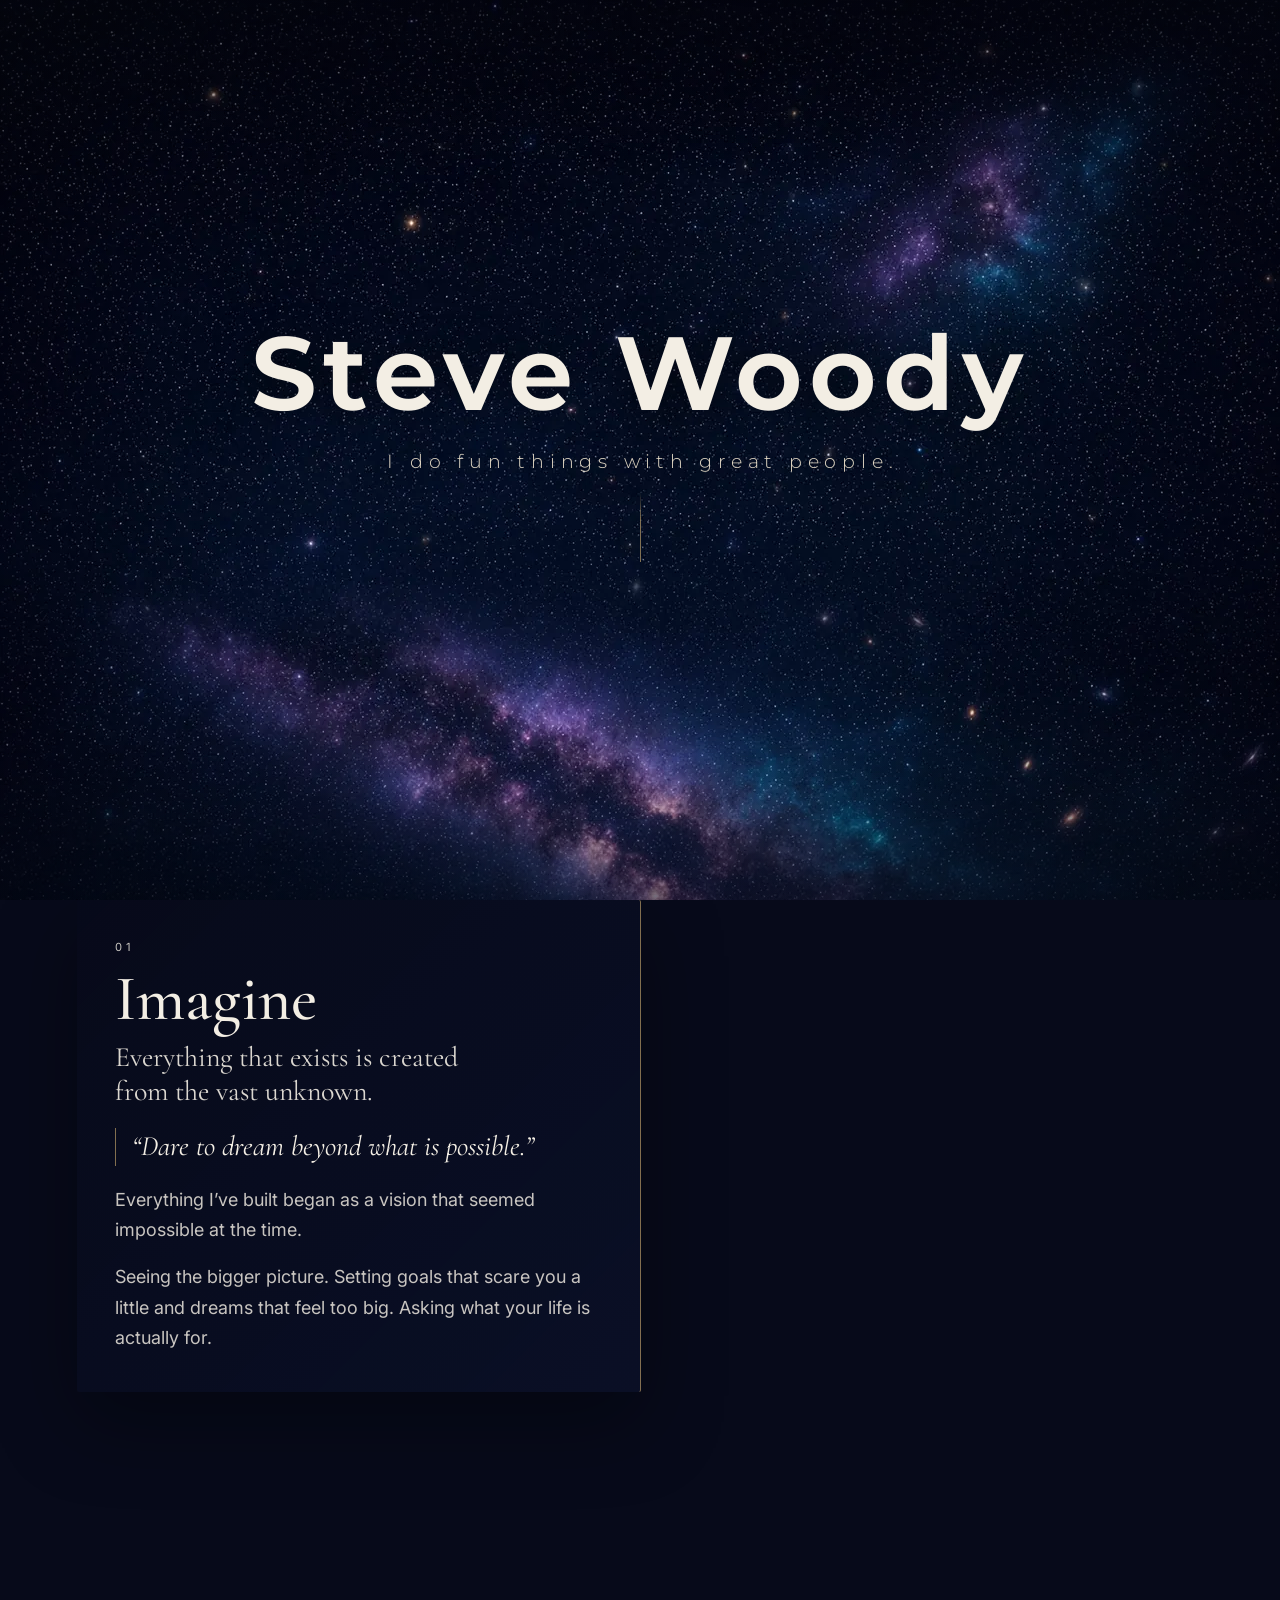
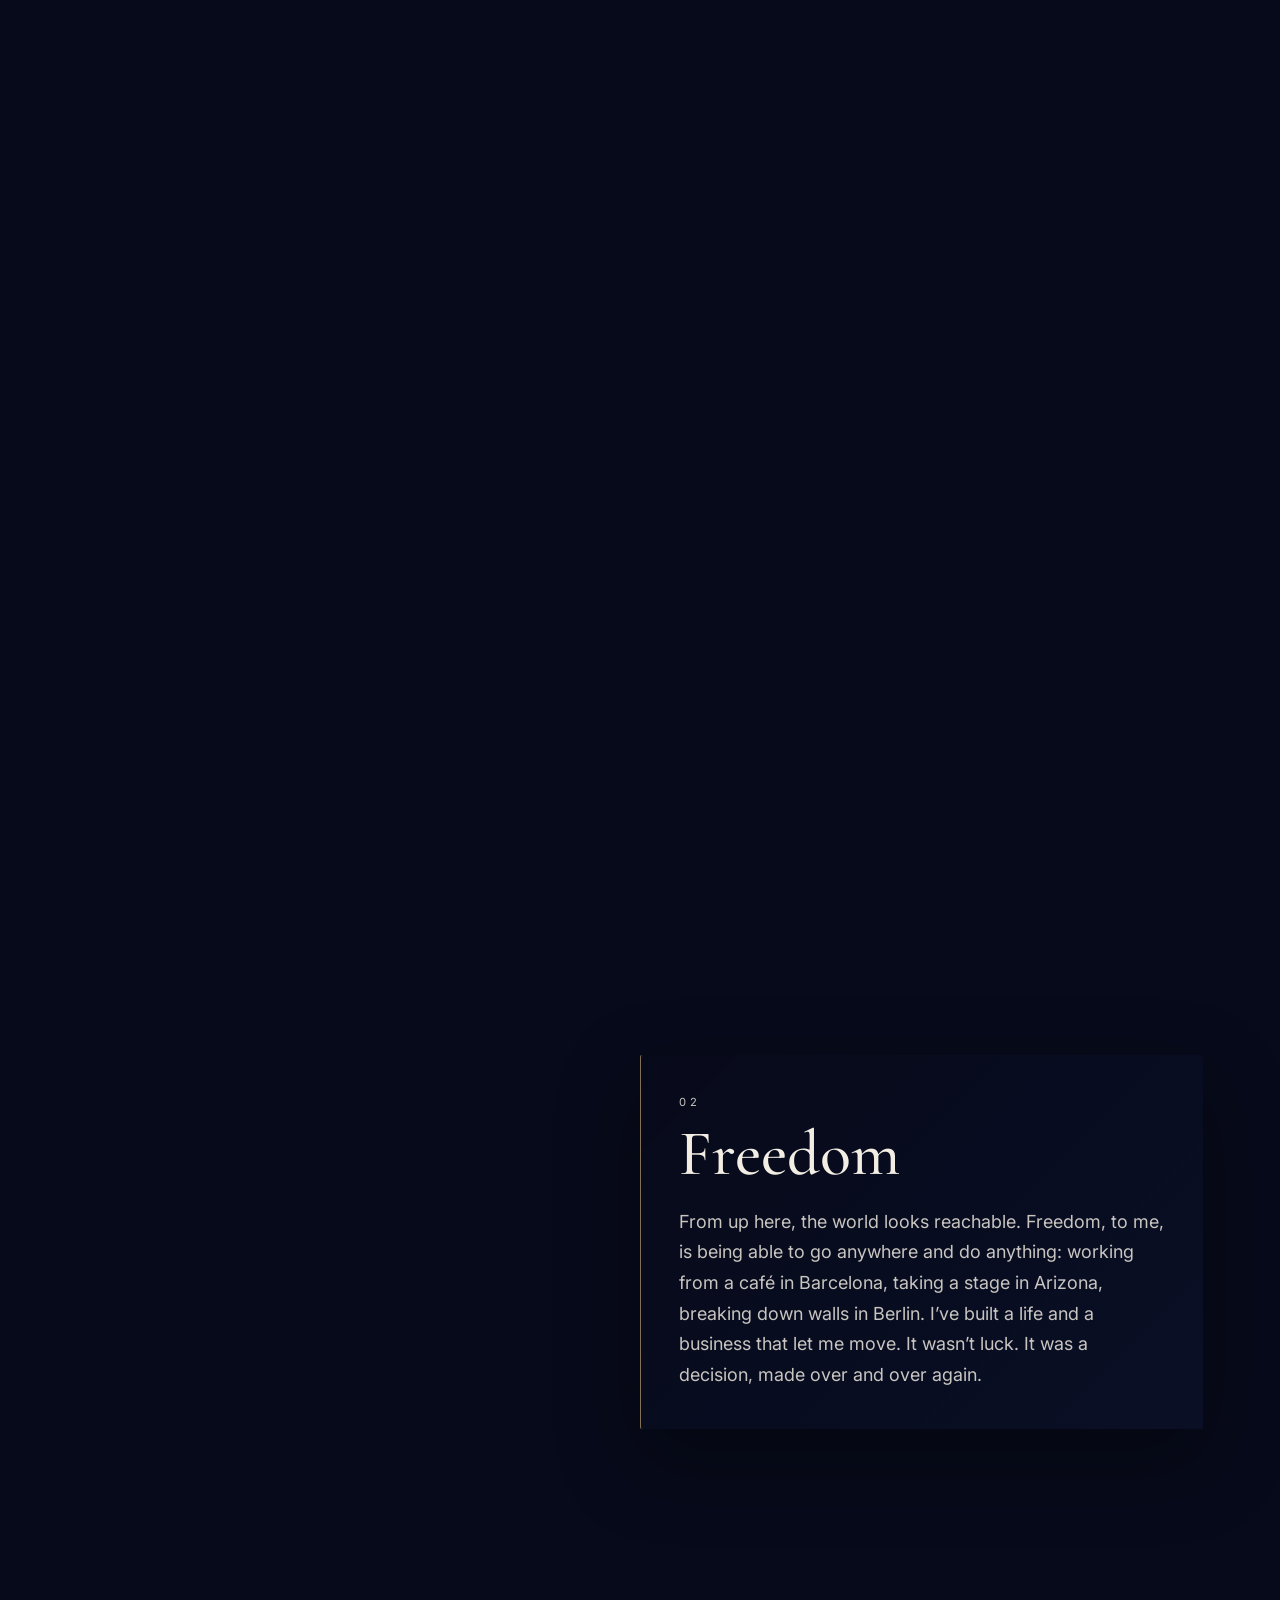
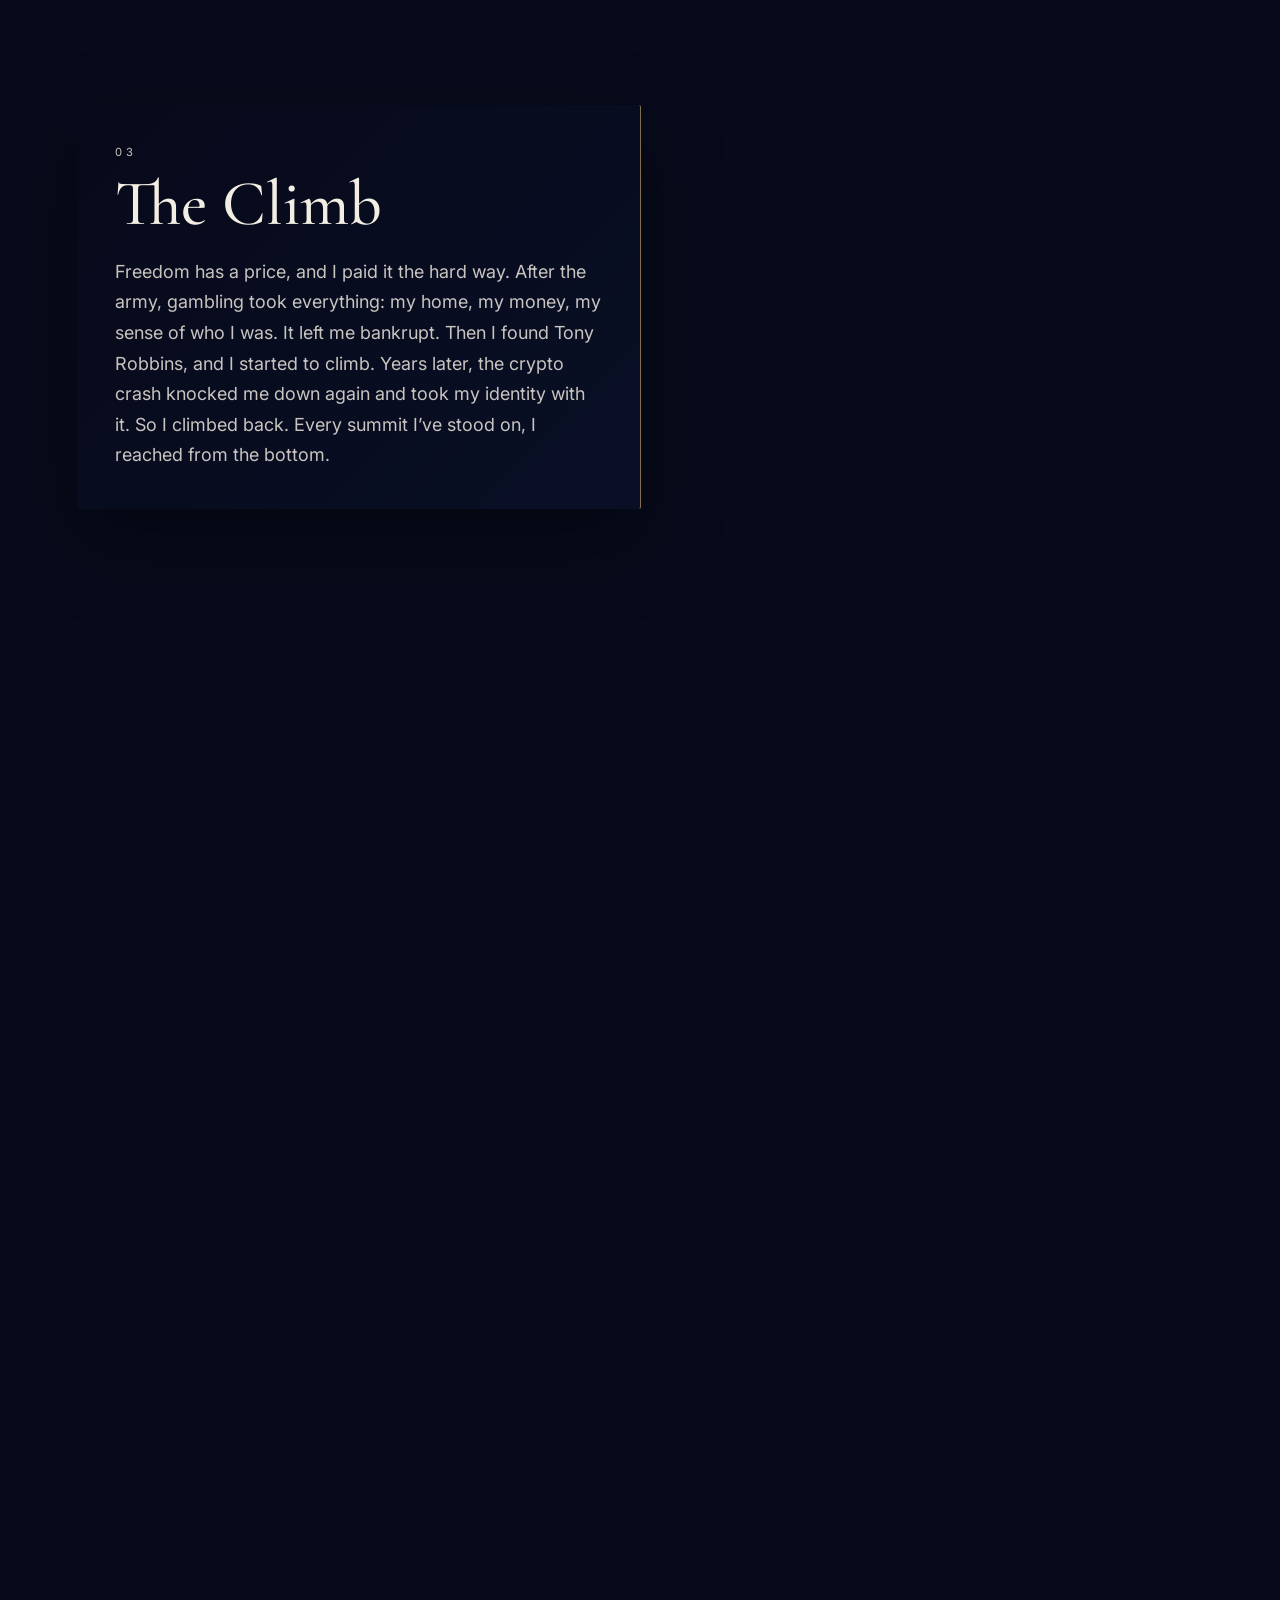
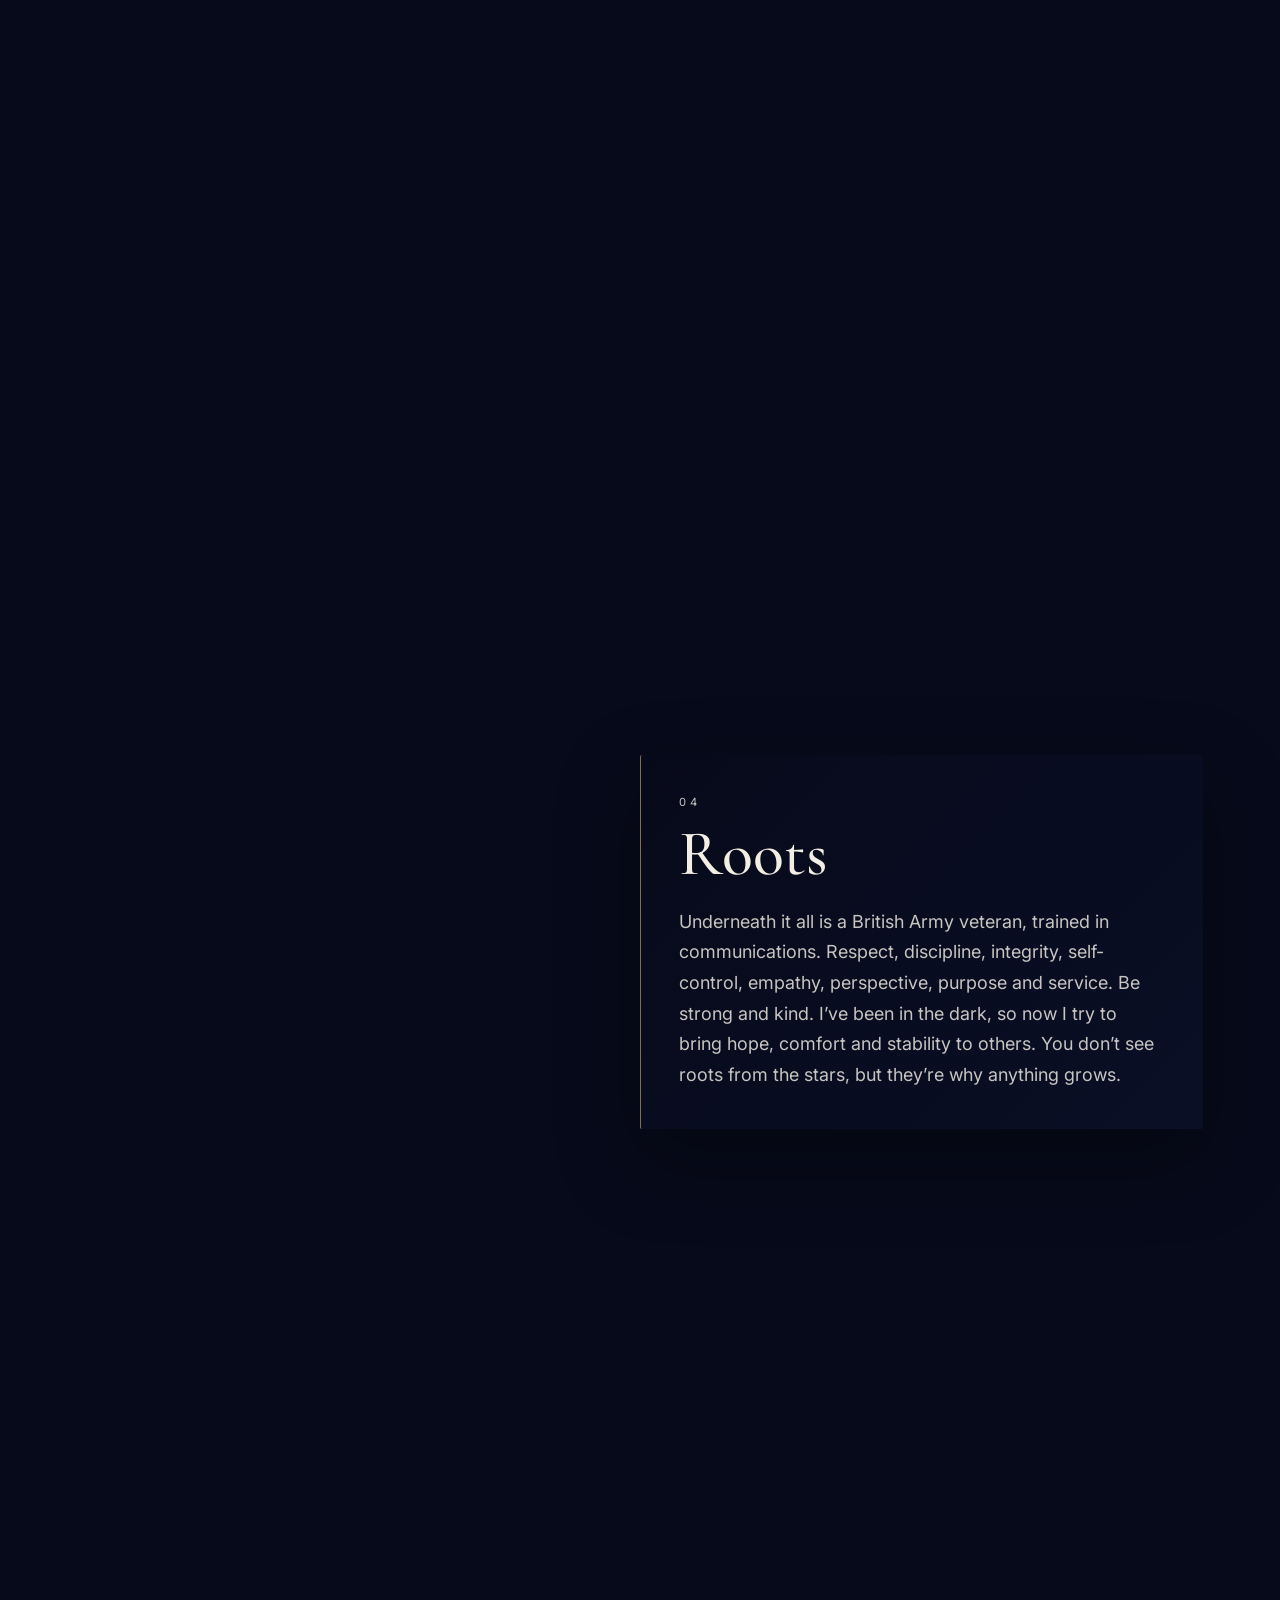
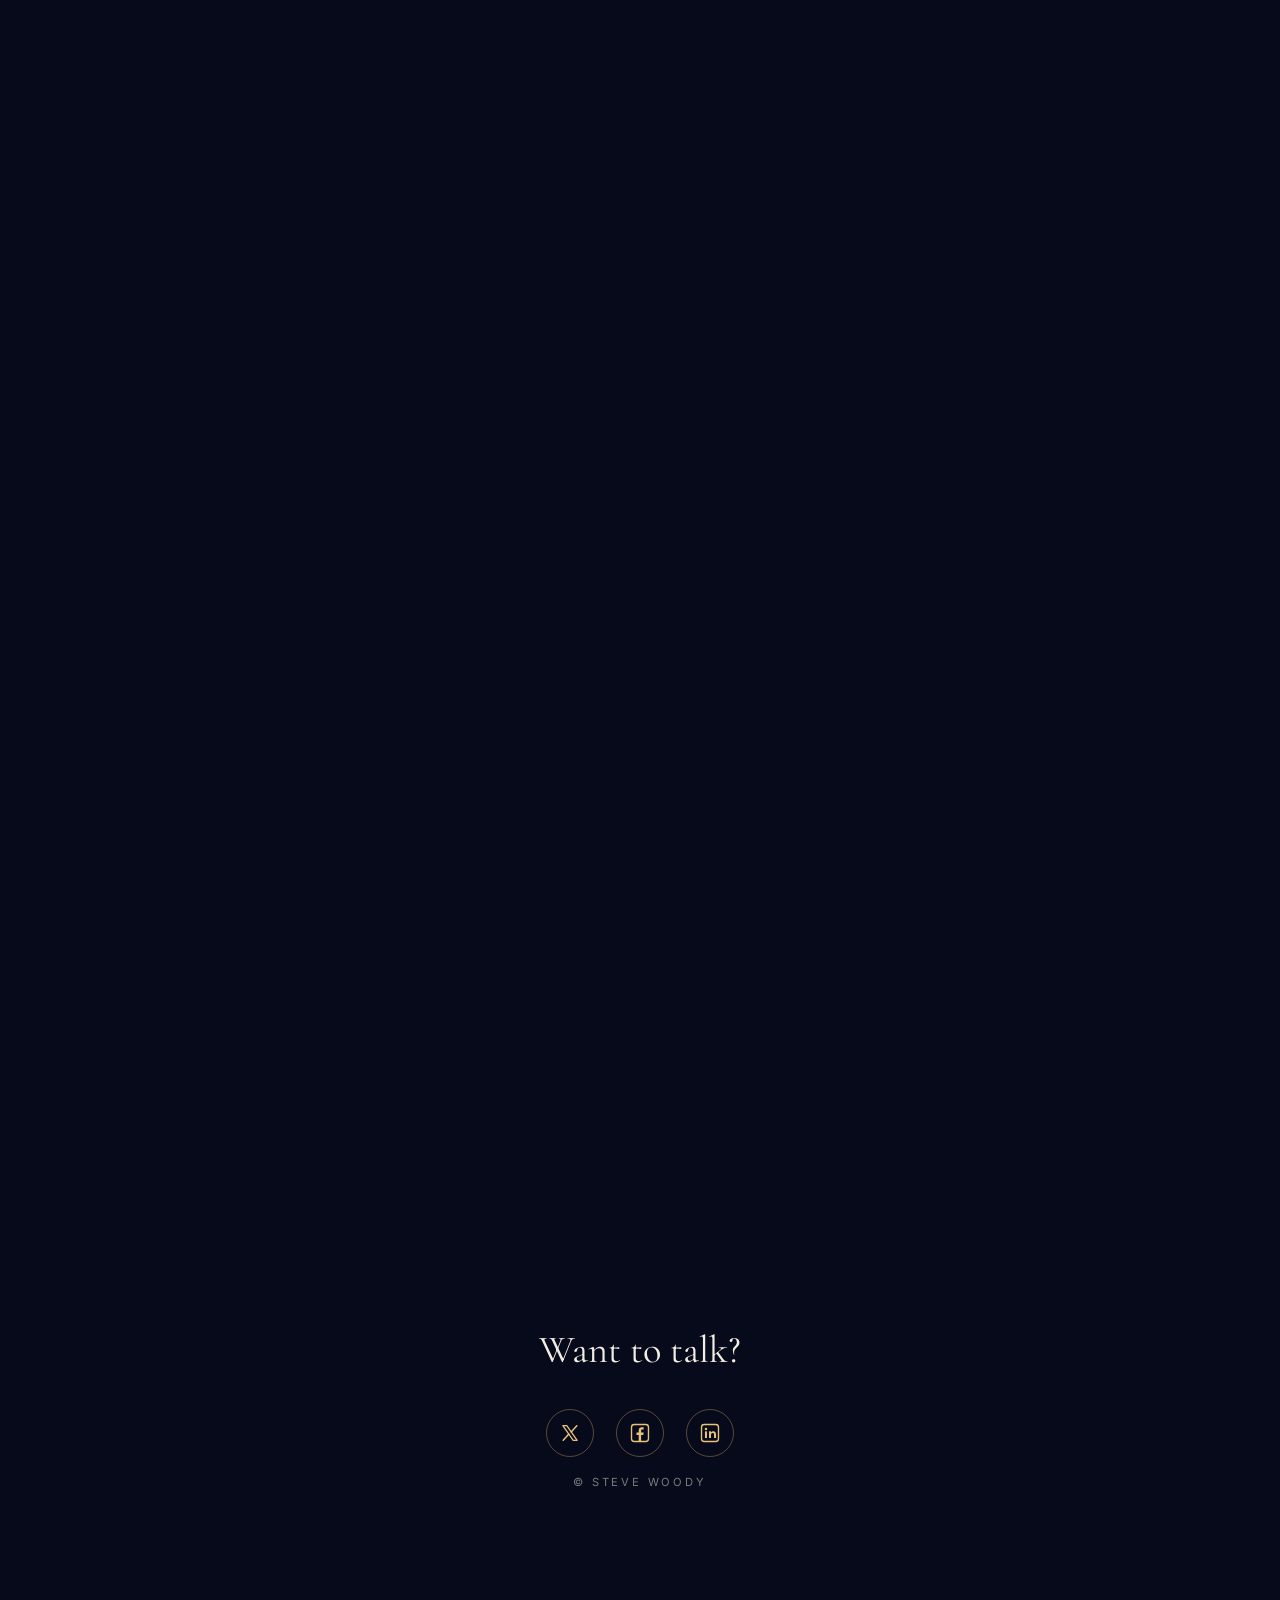
==== index.html @ 576f3d8d "Remove Foundations section (backup in archive/index-2026-11-01-pre-foundations.html); Roots kicker 0" ====
<!doctype html>
<html lang="en-GB">
<head>
<meta charset="utf-8">
<meta http-equiv="Cache-Control" content="no-cache">
<meta name="viewport" content="width=device-width,initial-scale=1,viewport-fit=cover">
<title>Steve Woody</title>
<meta name="description" content="Steve Woody. Imagine, Freedom, The Climb, Roots.">
<meta name="theme-color" content="#070a1a">
<meta property="og:type" content="website">
<meta property="og:url" content="https://stevewoody.co.uk/">
<meta property="og:title" content="Steve Woody">
<meta property="og:description" content="Steve Woody. Imagine, Freedom, The Climb, Roots.">
<meta property="og:image" content="https://stevewoody.co.uk/img/og-image.png">
<meta property="og:image:type" content="image/png">
<meta property="og:image:width" content="1200">
<meta property="og:image:height" content="630">
<meta property="og:image:alt" content="Steve Woody: I do fun things with great people.">
<meta name="twitter:card" content="summary_large_image">
<meta name="twitter:image" content="https://stevewoody.co.uk/img/og-image.png">
<meta name="twitter:image:alt" content="Steve Woody: I do fun things with great people.">
<link rel="preload" href="fonts/Montserrat.woff2" as="font" type="font/woff2" crossorigin>
<link rel="preload" href="fonts/Inter.woff2" as="font" type="font/woff2" crossorigin>
<link rel="stylesheet" href="styles.css?v=20261101210403">
</head>
<body>
<div class="bg" aria-hidden="true">
  <div class="strip" id="strip">
    <img src="img/journey-1920-01.webp?v=20261101210403" srcset="img/journey-1280-01.webp?v=20261101210403 1280w, img/journey-1920-01.webp?v=20261101210403 1920w" sizes="max(100vw, 140vh)" alt="" fetchpriority="high">
    <img src="img/journey-1920-02.webp?v=20261101210403" srcset="img/journey-1280-02.webp?v=20261101210403 1280w, img/journey-1920-02.webp?v=20261101210403 1920w" sizes="max(100vw, 140vh)" alt="" decoding="async">
    <img src="img/journey-1920-03.webp?v=20261101210403" srcset="img/journey-1280-03.webp?v=20261101210403 1280w, img/journey-1920-03.webp?v=20261101210403 1920w" sizes="max(100vw, 140vh)" alt="" decoding="async">
    <img src="img/journey-1920-04.webp?v=20261101210403" srcset="img/journey-1280-04.webp?v=20261101210403 1280w, img/journey-1920-04.webp?v=20261101210403 1920w" sizes="max(100vw, 140vh)" alt="" decoding="async">
    <img src="img/journey-1920-05.webp?v=20261101210403" srcset="img/journey-1280-05.webp?v=20261101210403 1280w, img/journey-1920-05.webp?v=20261101210403 1920w" sizes="max(100vw, 140vh)" alt="" decoding="async">
    <img src="img/journey-1920-06.webp?v=20261101210403" srcset="img/journey-1280-06.webp?v=20261101210403 1280w, img/journey-1920-06.webp?v=20261101210403 1920w" sizes="max(100vw, 140vh)" alt="" decoding="async">
    <img src="img/journey-1920-07.webp?v=20261101210403" srcset="img/journey-1280-07.webp?v=20261101210403 1280w, img/journey-1920-07.webp?v=20261101210403 1920w" sizes="max(100vw, 140vh)" alt="" decoding="async">
    <img src="img/journey-1920-08.webp?v=20261101210403" srcset="img/journey-1280-08.webp?v=20261101210403 1280w, img/journey-1920-08.webp?v=20261101210403 1920w" sizes="max(100vw, 140vh)" alt="" decoding="async">
    <img src="img/journey-1920-09.webp?v=20261101210403" srcset="img/journey-1280-09.webp?v=20261101210403 1280w, img/journey-1920-09.webp?v=20261101210403 1920w" sizes="max(100vw, 140vh)" alt="" decoding="async">
    <img src="img/journey-1920-10.webp?v=20261101210403" srcset="img/journey-1280-10.webp?v=20261101210403 1280w, img/journey-1920-10.webp?v=20261101210403 1920w" sizes="max(100vw, 140vh)" alt="" decoding="async">
    <img src="img/journey-1920-11.webp?v=20261101210403" srcset="img/journey-1280-11.webp?v=20261101210403 1280w, img/journey-1920-11.webp?v=20261101210403 1920w" sizes="max(100vw, 140vh)" alt="" decoding="async">
    <img src="img/journey-1920-12.webp?v=20261101210403" srcset="img/journey-1280-12.webp?v=20261101210403 1280w, img/journey-1920-12.webp?v=20261101210403 1920w" sizes="max(100vw, 140vh)" alt="" decoding="async">
    <img src="img/journey-1920-13.webp?v=20261101210403" srcset="img/journey-1280-13.webp?v=20261101210403 1280w, img/journey-1920-13.webp?v=20261101210403 1920w" sizes="max(100vw, 140vh)" alt="" decoding="async">
    <img src="img/journey-1920-14.webp?v=20261101210403" srcset="img/journey-1280-14.webp?v=20261101210403 1280w, img/journey-1920-14.webp?v=20261101210403 1920w" sizes="max(100vw, 140vh)" alt="" decoding="async">
  </div>
  <div class="vignette"></div>
</div>
<canvas id="dust" aria-hidden="true"></canvas>

<main>
  <div class="spine" id="spine" aria-hidden="true"><span class="spine-fill" id="spine-fill"></span></div>
  <section class="chapter first" id="look-up" data-band="0,18">
    <div class="hero reveal">
      <h1>Steve Woody</h1>
      <p class="strapline">I do fun things with great people.</p>
      <span class="cue" aria-hidden="true"></span>
    </div>
    <div class="panel reveal">
      <p class="kicker">01</p>
      <h2 class="paired">Imagine<span class="sub">Everything that exists is created from the vast unknown.</span></h2>
      <blockquote>“Dare to dream beyond what is possible.”</blockquote>
      <p>Everything I’ve built began as a vision that seemed impossible at the time.</p>
      <p>Seeing the bigger picture. Setting goals that scare you a little and dreams that feel too big. Asking what your life is actually for.</p>
    </div>
  </section>

  <section class="chapter" id="freedom" data-band="18,36">
    <div class="panel reveal">
      <p class="kicker">02</p>
      <h2>Freedom</h2>
      <p>From up here, the world looks reachable. Freedom, to me, is being able to go anywhere and do anything: working from a café in Barcelona, taking a stage in Arizona, breaking down walls in Berlin. I’ve built a life and a business that let me move. It wasn’t luck. It was a decision, made over and over again.</p>
    </div>
  </section>

  <section class="chapter" id="the-climb" data-band="36,50">
    <div class="panel reveal">
      <p class="kicker">03</p>
      <h2>The Climb</h2>
      <p>Freedom has a price, and I paid it the hard way. After the army, gambling took everything: my home, my money, my sense of who I was. It left me bankrupt. Then I found Tony Robbins, and I started to climb. Years later, the crypto crash knocked me down again and took my identity with it. So I climbed back. Every summit I’ve stood on, I reached from the bottom.</p>
    </div>
  </section>

  <section class="chapter" id="roots" data-band="81.4,97.5">
    <div class="panel reveal">
      <p class="kicker">04</p>
      <h2>Roots</h2>
      <p>Underneath it all is a British Army veteran, trained in communications. Respect, discipline, integrity, self-control, empathy, perspective, purpose and service. Be strong and kind. I’ve been in the dark, so now I try to bring hope, comfort and stability to others. You don’t see roots from the stars, but they’re why anything grows.</p>
    </div>
  </section>

  <footer class="contact" data-band="97.5,100">
    <div class="reveal">
      <p class="contact-line">Want to talk?</p>
      <ul class="social">
        <li><a href="https://x.com/stevewoody82" target="_blank" rel="noopener" aria-label="Steve Woody on X"><svg viewBox="0 0 24 24" aria-hidden="true" focusable="false"><path d="M4.2 4h4.3l11.3 16h-4.3z" fill="none" stroke="currentColor" stroke-width="1.4" stroke-linejoin="round"/><path d="M19.4 4l-6.1 6.9M10.7 13.1L4.6 20" fill="none" stroke="currentColor" stroke-width="1.6" stroke-linecap="round"/></svg></a></li>
        <li><a href="https://www.facebook.com/stevewoody82" target="_blank" rel="noopener" aria-label="Steve Woody on Facebook"><svg viewBox="0 0 24 24" aria-hidden="true" focusable="false"><rect x="2.75" y="2.75" width="18.5" height="18.5" rx="3" fill="none" stroke="currentColor" stroke-width="1.5"/><path d="M13.2 21.2v-7h2.4l.4-2.8h-2.8V9.7c0-.8.3-1.4 1.4-1.4H16V5.8c-.3 0-1.1-.1-2-.1-2.1 0-3.4 1.2-3.4 3.5v2.2H8.2v2.8h2.4v7z" fill="currentColor"/></svg></a></li>
        <li><a href="https://www.linkedin.com/in/stevew00dy" target="_blank" rel="noopener" aria-label="Steve Woody on LinkedIn"><svg viewBox="0 0 24 24" aria-hidden="true" focusable="false"><rect x="2.75" y="2.75" width="18.5" height="18.5" rx="3" fill="none" stroke="currentColor" stroke-width="1.5"/><circle cx="7.6" cy="7.7" r="1.35" fill="currentColor"/><rect x="6.5" y="10.2" width="2.2" height="7.3" fill="currentColor"/><path d="M10.9 10.2h2.1v1.1c.5-.8 1.4-1.3 2.6-1.3 2 0 3 1.3 3 3.6v3.9h-2.2v-3.6c0-1.2-.4-1.9-1.4-1.9s-1.9.7-1.9 2v3.5h-2.2z" fill="currentColor"/></svg></a></li>
      </ul>
      <p class="small">© Steve Woody</p>
    </div>
  </footer>
</main>
<script src="app.js?v=20261101210403"></script>
<script src="particles.js?v=20261101210403"></script>
</body>
</html>
---- styles.css ----
@font-face{font-family:"Cormorant";src:url(fonts/CormorantGaramond.woff2) format("woff2");font-weight:300 700;font-style:normal;font-display:swap}
@font-face{font-family:"Cormorant";src:url(fonts/CormorantGaramond-Italic.woff2) format("woff2");font-weight:300 700;font-style:italic;font-display:swap}
@font-face{font-family:"Montserrat";src:url(fonts/Montserrat.woff2) format("woff2");font-weight:100 900;font-style:normal;font-display:swap}
@font-face{font-family:"Inter";src:url(fonts/Inter.woff2) format("woff2");font-weight:100 900;font-style:normal;font-display:swap}
:root{
  --navy:#070a1a;--navy-2:#0d1430;--violet:#6e5aa8;--teal:#3fa7a3;--gold:#e8c27a;--gold-soft:rgba(232,194,122,.55);
  --ink:#f3eee4;--ink-dim:rgba(243,238,228,.82);
  --serif:"Cormorant","Iowan Old Style",Georgia,serif;--sans:"Inter",system-ui,-apple-system,"Segoe UI",sans-serif;
}
*{box-sizing:border-box;margin:0;padding:0}
html{scroll-behavior:smooth;background:var(--navy);-webkit-text-size-adjust:100%}
body{color:var(--ink);font-family:var(--sans);font-size:clamp(1rem,.95rem + .25vw,1.125rem);line-height:1.7}
a{color:inherit}

/* Backdrop */
.bg{position:fixed;inset:0;overflow:hidden;z-index:-1;background:var(--navy)}
.strip{position:absolute;top:0;left:50%;width:max(100vw,140vh);transform:translate3d(-50%,0,0);will-change:transform}
.strip img{display:block;width:100%;height:auto;margin-top:-1px}
.vignette{position:absolute;inset:0;pointer-events:none;
  background:radial-gradient(ellipse at center,transparent 45%,rgba(4,6,16,.55) 100%),linear-gradient(to bottom,rgba(4,6,16,.35),transparent 18%,transparent 82%,rgba(4,6,16,.4))}

/* Sections */
main{position:relative;z-index:2}
#dust{position:fixed;inset:0;width:100%;height:100%;pointer-events:none;z-index:1}
.hero{min-height:100svh;display:flex;flex-direction:column;align-items:center;justify-content:center;text-align:center;padding:6rem 1.5rem}
h1{font-family:"Montserrat",var(--sans);font-weight:650;font-size:clamp(2.4rem,8.5vw,6.5rem);line-height:1.05;letter-spacing:.06em;text-shadow:0 4px 40px rgba(0,0,0,.55)}
.strapline{margin-top:1.1rem;font-family:"Montserrat",var(--sans);font-weight:300;font-size:clamp(.82rem,.6rem + .75vw,1.3rem);letter-spacing:.3em;text-wrap:balance;color:rgba(243,232,210,.9);text-shadow:0 2px 24px rgba(0,0,0,.6);padding-left:.3em}
@media (max-width:480px){.strapline{letter-spacing:.16em;padding-left:.16em}}
.cue{display:block;margin-top:3rem}
.cue::after{content:"";display:block;width:1px;height:56px;margin:0 auto} /* spacer only: the spine draws the line here */

.chapter{position:relative;min-height:250svh;padding:0 clamp(1.25rem,6vw,6rem) 40svh}
.chapter .panel{position:sticky;top:max(18svh,5rem)}
.chapter:not(.first){padding-top:45svh}
.chapter.first{padding-top:0}
.chapter:nth-of-type(even) .panel{margin-left:auto}
.panel{max-width:36rem;padding:clamp(1.5rem,3vw,2.5rem);border-radius:2px;
  background:linear-gradient(135deg,rgba(7,10,26,.72),rgba(13,20,48,.55));
  box-shadow:0 30px 80px rgba(0,0,0,.35);border-left:1px solid var(--gold-soft)}
.chapter .panel{z-index:1}

/* Spine: a thin gold hairline down the page that the boxes attach to */
.spine{position:absolute;left:50%;top:0;height:0;width:1px;z-index:0;pointer-events:none}
.spine-fill{position:absolute;left:0;top:0;width:1px;height:0;
  background:linear-gradient(to bottom,rgba(232,194,122,0),var(--gold-soft) 28px)}
@media (min-width:721px){
  .chapter:nth-of-type(odd) .panel{margin-left:auto;margin-right:calc(50% - 1px);border-left:0;border-right:1px solid var(--gold-soft)}
  .chapter:nth-of-type(even) .panel{margin-left:50%;margin-right:auto}
}
.kicker{font-size:.7rem;letter-spacing:.3em;text-transform:uppercase;color:var(--gold)}
h2{font-family:var(--serif);font-weight:500;font-size:clamp(2.4rem,5.5vw,4rem);line-height:1.05;margin:.5rem 0 1.2rem}
h2.paired .sub{display:block;font-size:clamp(1.3rem,2.2vw,1.75rem);font-weight:400;line-height:1.2;margin-top:.55rem;opacity:.9;text-wrap:balance}
.panel p+p{margin-top:1rem}
.panel p{color:var(--ink-dim)}
blockquote{font-family:var(--serif);font-style:italic;font-size:clamp(1.35rem,2.6vw,1.75rem);line-height:1.35;color:var(--ink);margin-bottom:1.2rem;padding-left:1rem;border-left:1px solid var(--gold-soft)}


.contact{min-height:90svh;display:grid;place-items:center;text-align:center;padding:6rem 1.5rem}
.contact-line{font-family:var(--serif);font-size:clamp(1.6rem,3.5vw,2.4rem)}
.social{list-style:none;display:flex;justify-content:center;gap:1.4rem;margin-top:1.6rem}
.social a{display:grid;place-items:center;width:48px;height:48px;border-radius:50%;color:var(--gold);border:1px solid rgba(232,194,122,.35);transition:color .3s,border-color .3s,background-color .3s}
.social a:hover,.social a:focus-visible{color:var(--ink);border-color:var(--gold);background:rgba(232,194,122,.08);outline:none}
.social svg{width:22px;height:22px}
.small{margin-top:1rem;font-size:.7rem;letter-spacing:.25em;text-transform:uppercase;color:var(--ink-dim);opacity:.6}

/* Reveal */
.reveal{opacity:0;transform:translateY(28px);transition:opacity 1.1s ease,transform 1.1s cubic-bezier(.2,.7,.2,1)}
.reveal.in{opacity:1;transform:none}
@media (max-height:760px){.chapter .panel{position:relative;top:auto}}

@media (max-width:720px){
  .chapter{min-height:200svh;padding-left:1rem;padding-right:1rem;padding-bottom:30svh}
  .chapter:not(.first){padding-top:40svh}
  .panel{background:linear-gradient(160deg,rgba(7,10,26,.8),rgba(13,20,48,.68))}
  .chapter:nth-of-type(even) .panel{margin-left:0}
  .spine{left:1rem}
}
@media (prefers-reduced-motion:reduce){
  html{scroll-behavior:auto}
  .reveal{opacity:1;transform:none;transition:none}
}
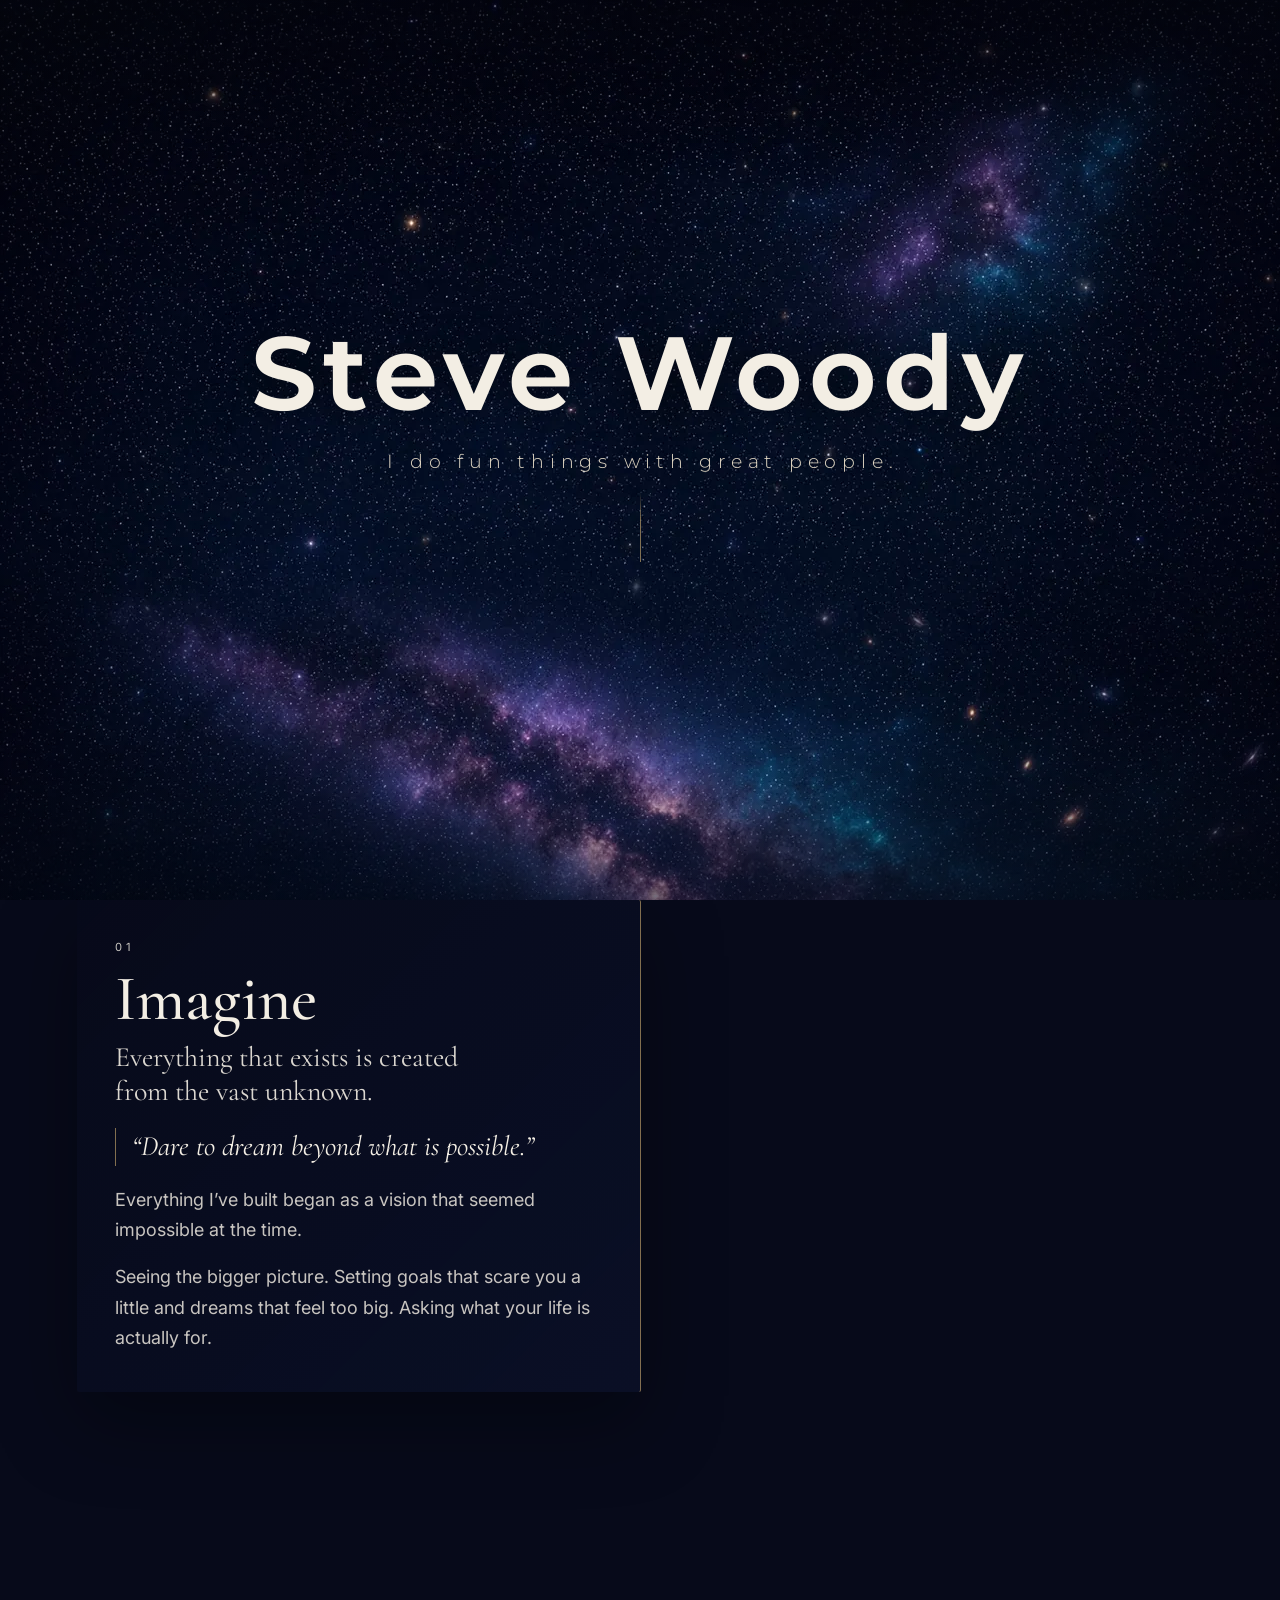
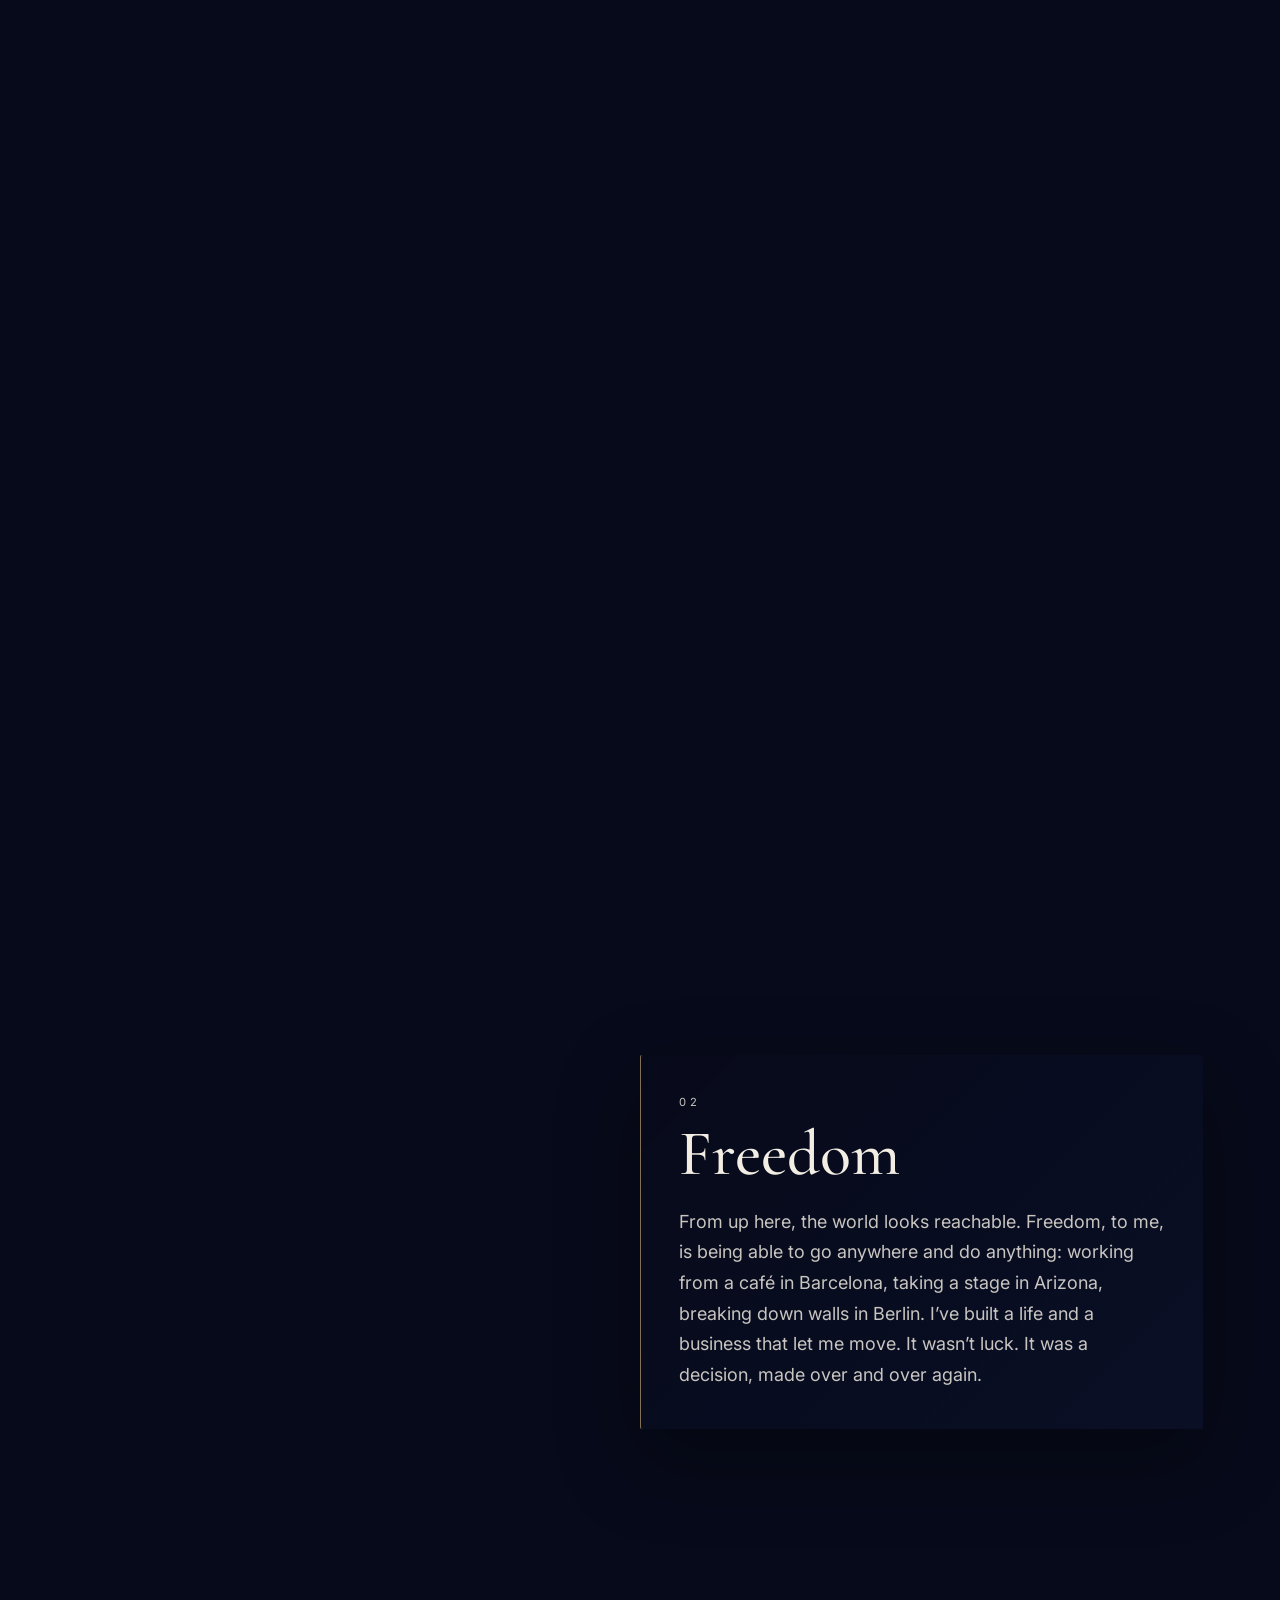
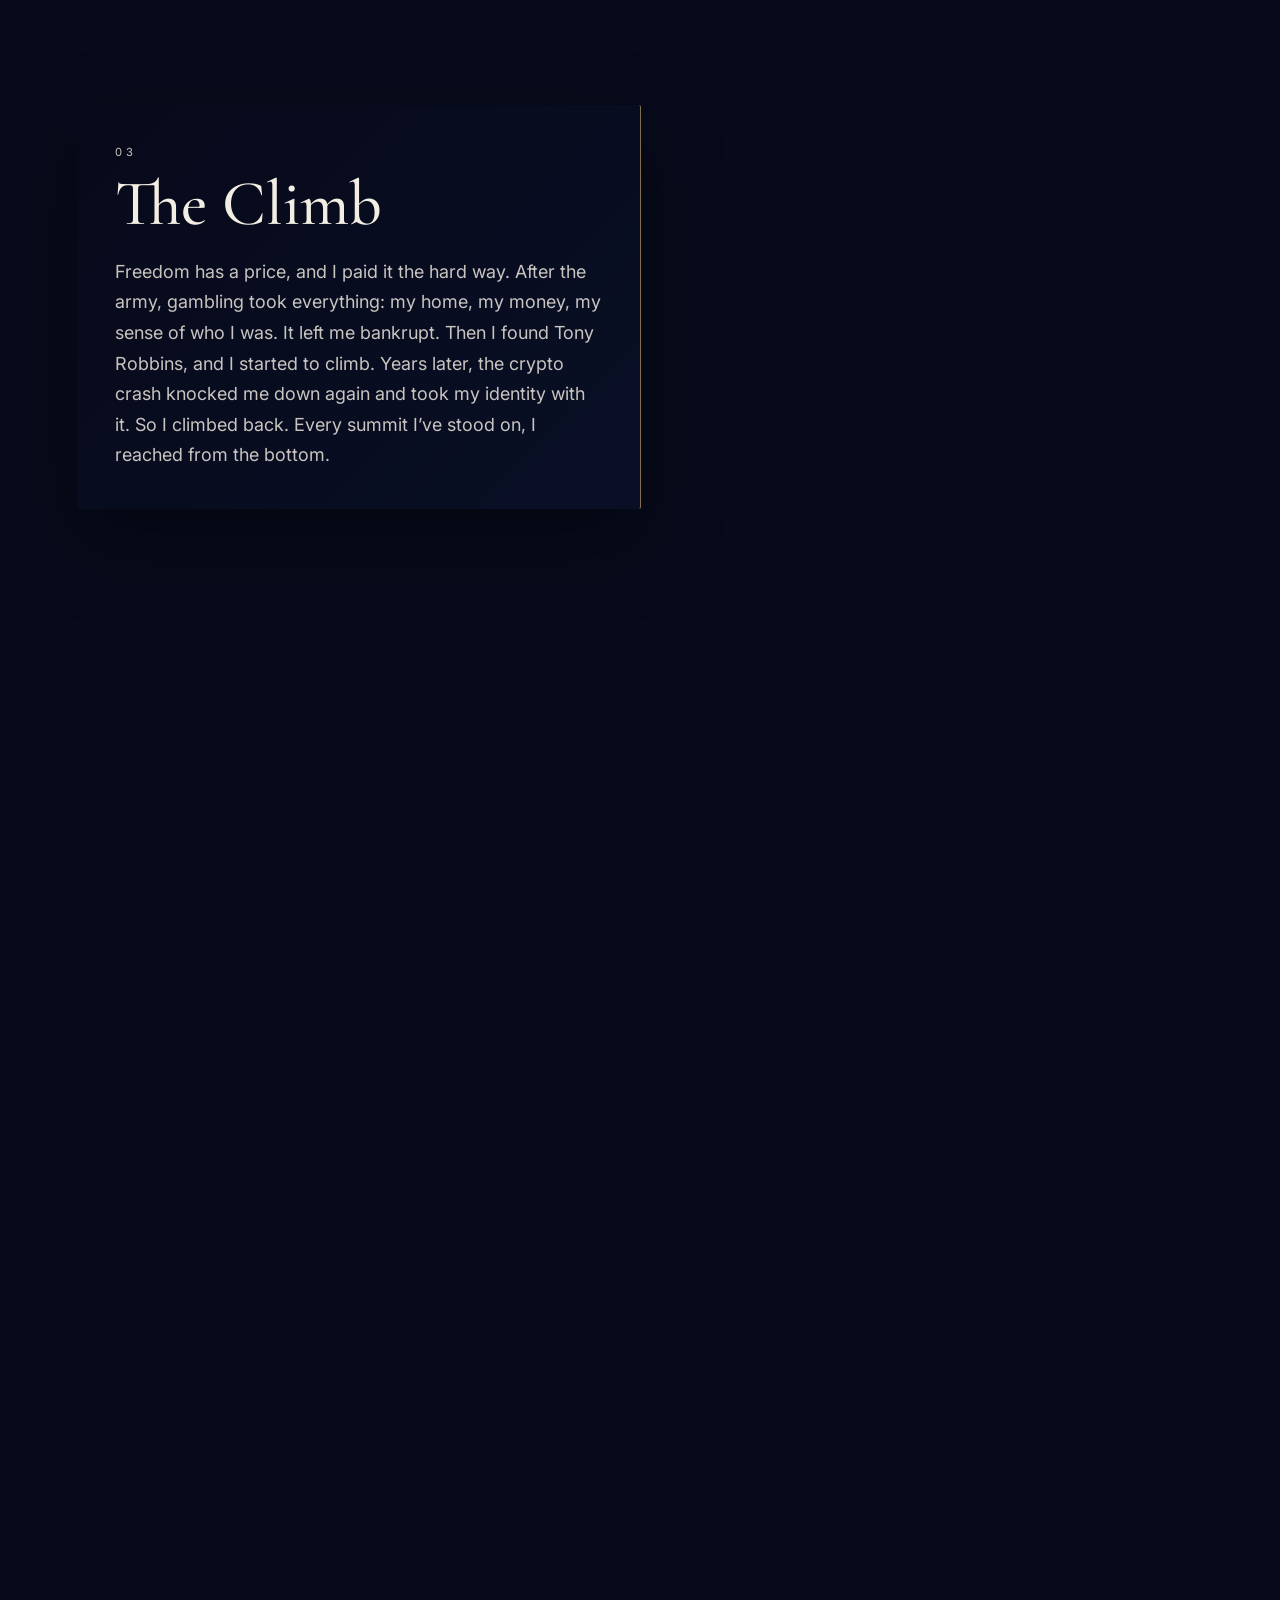
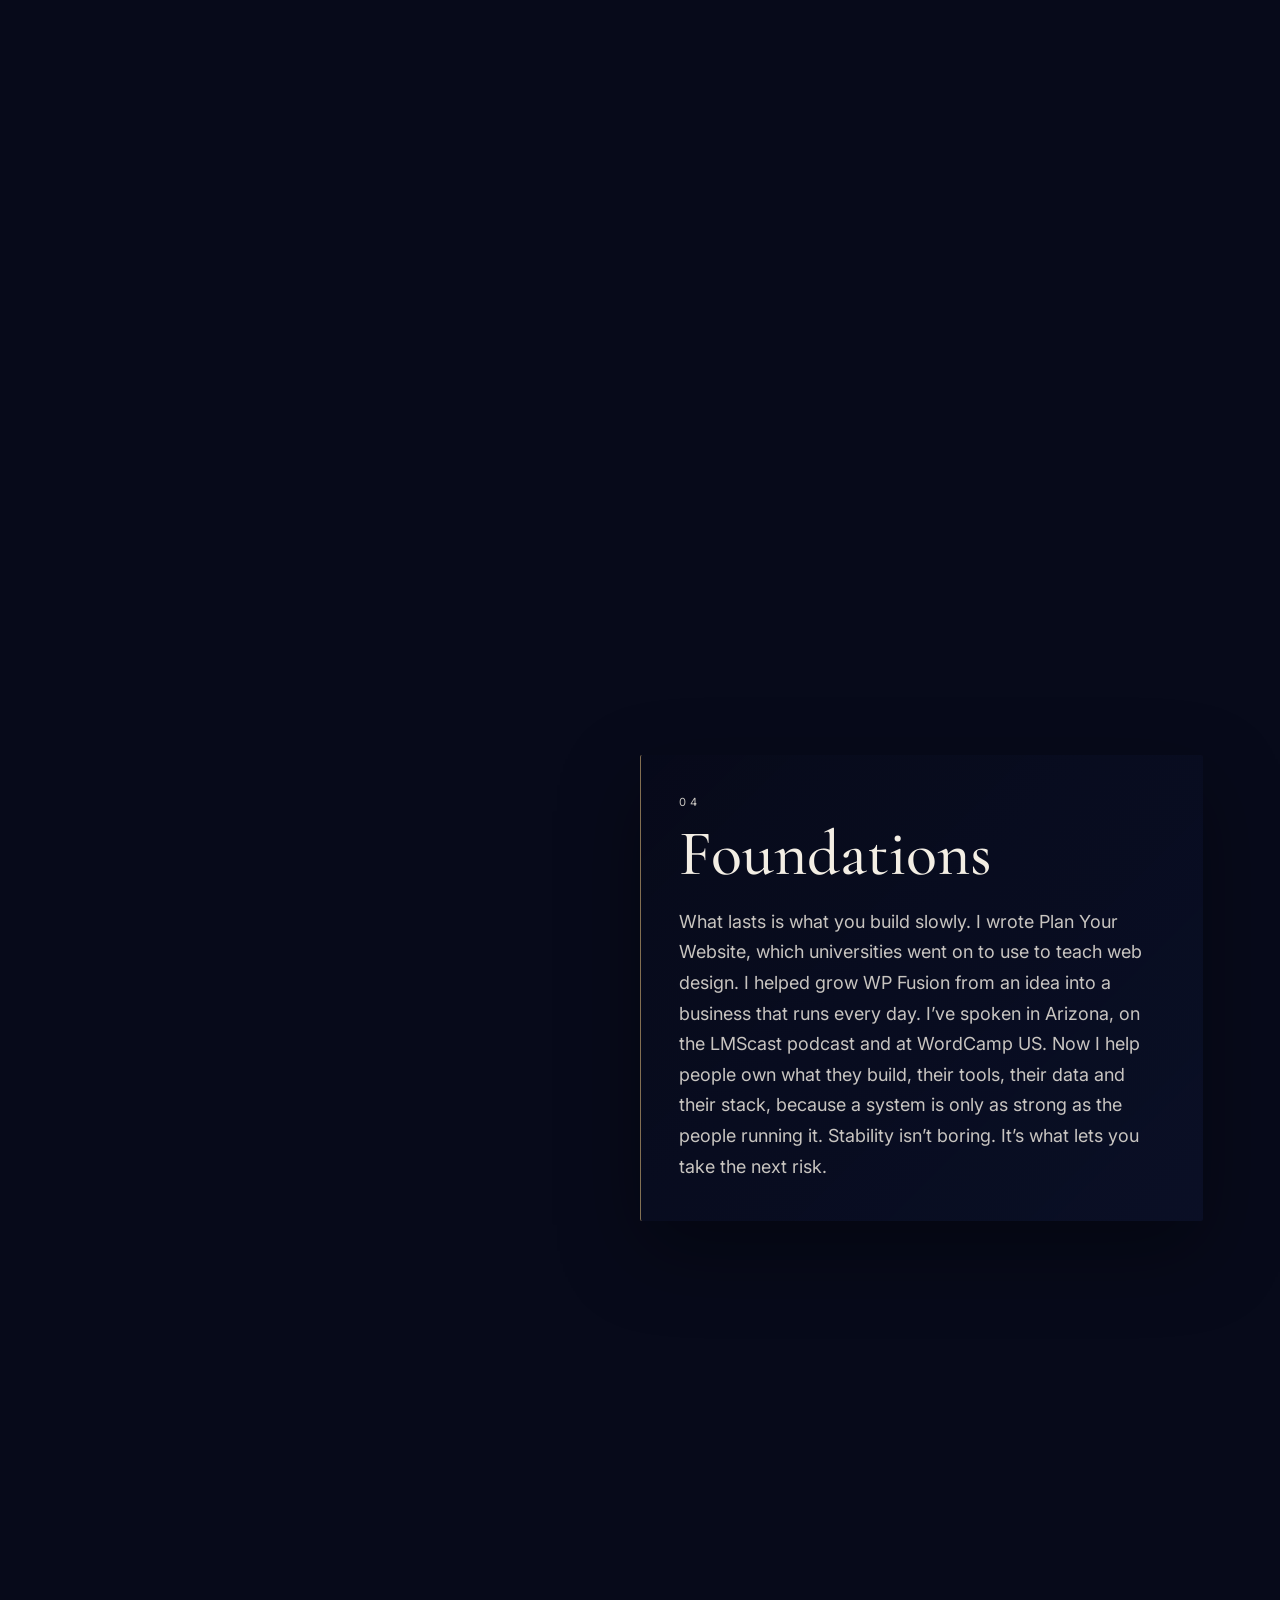
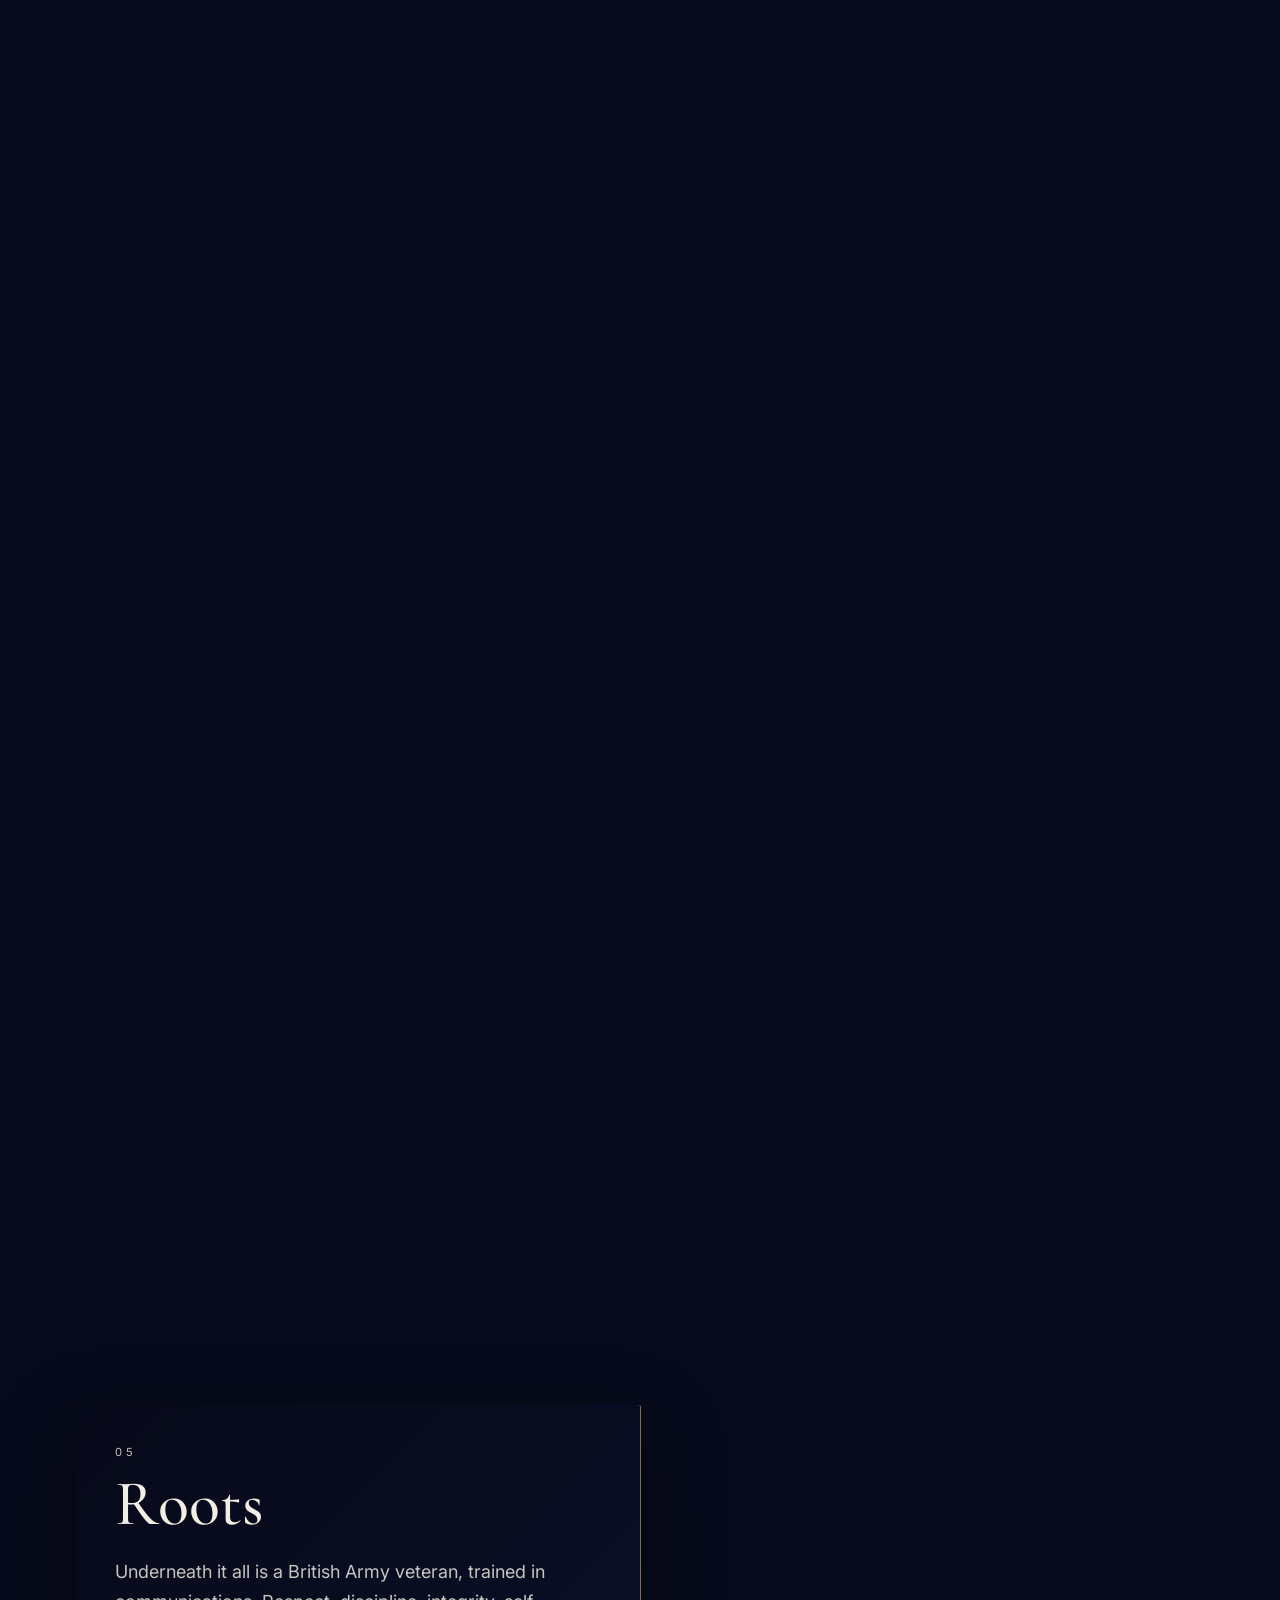
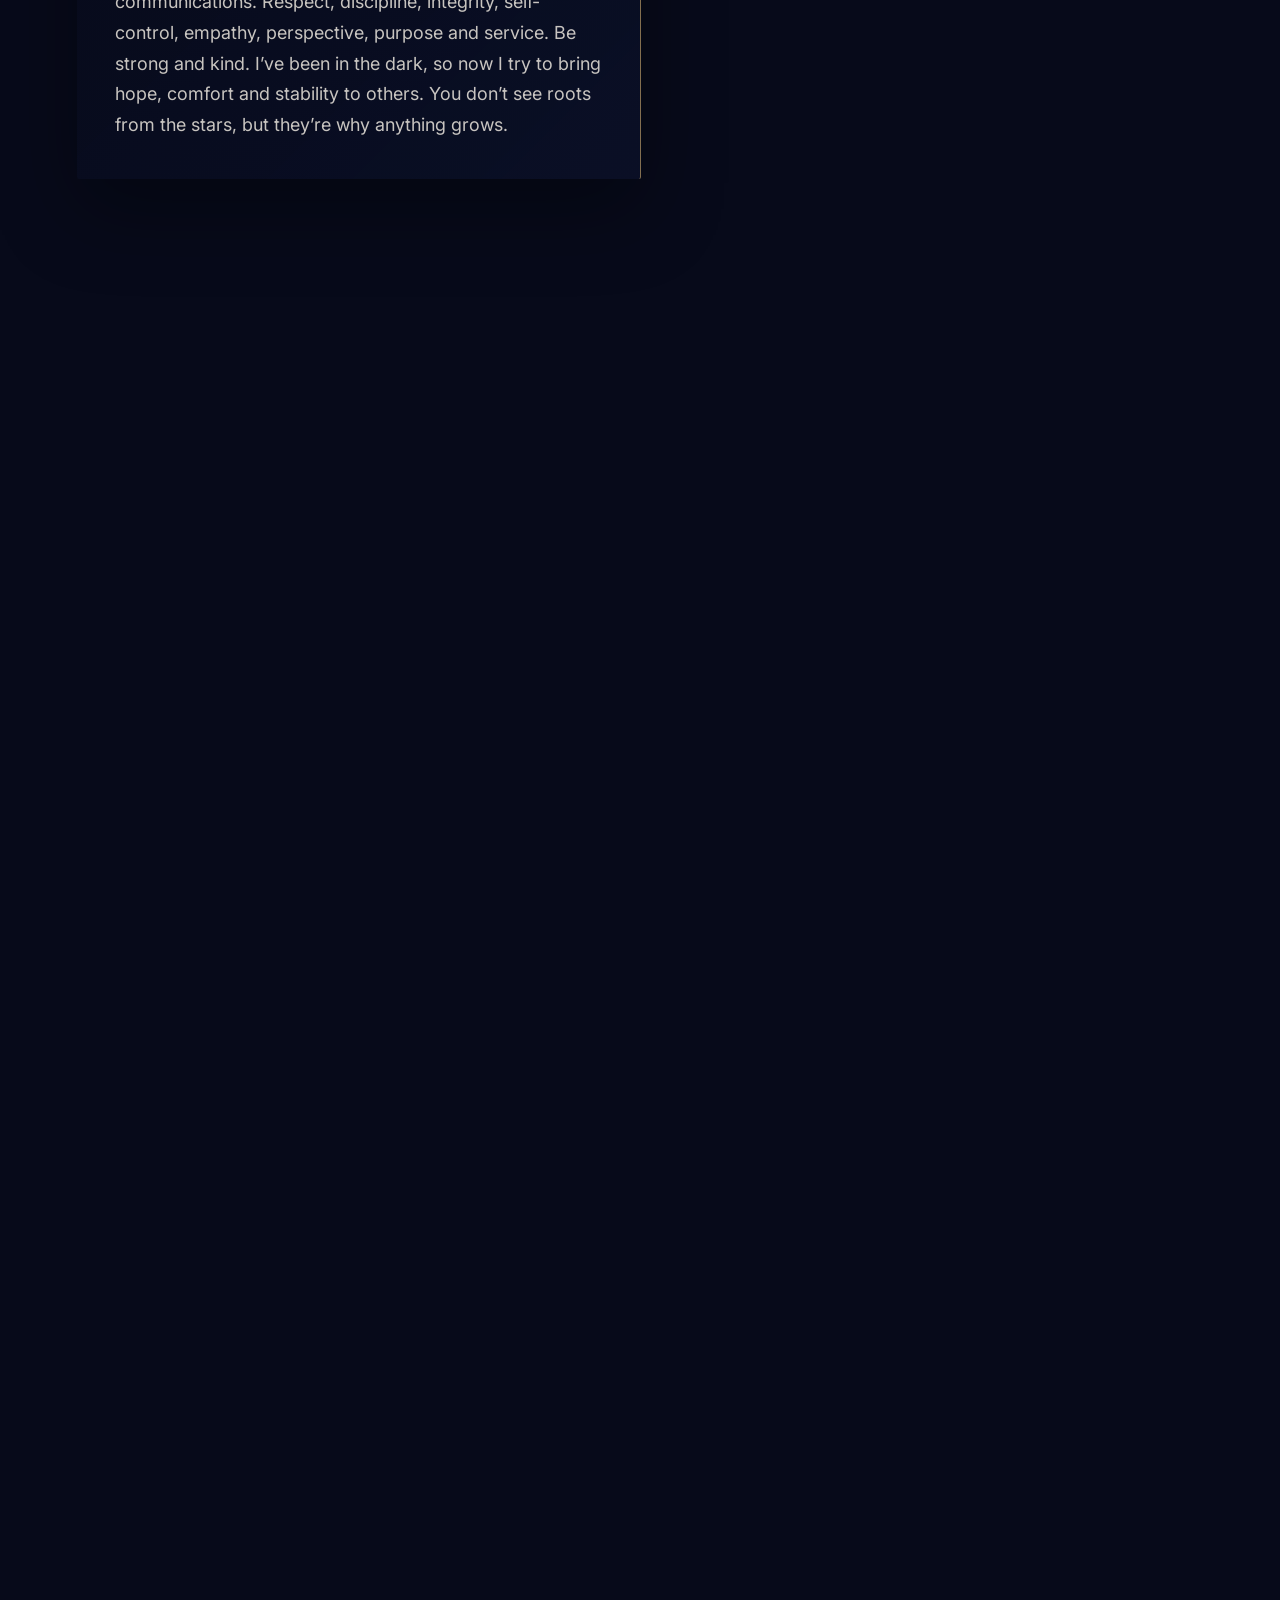
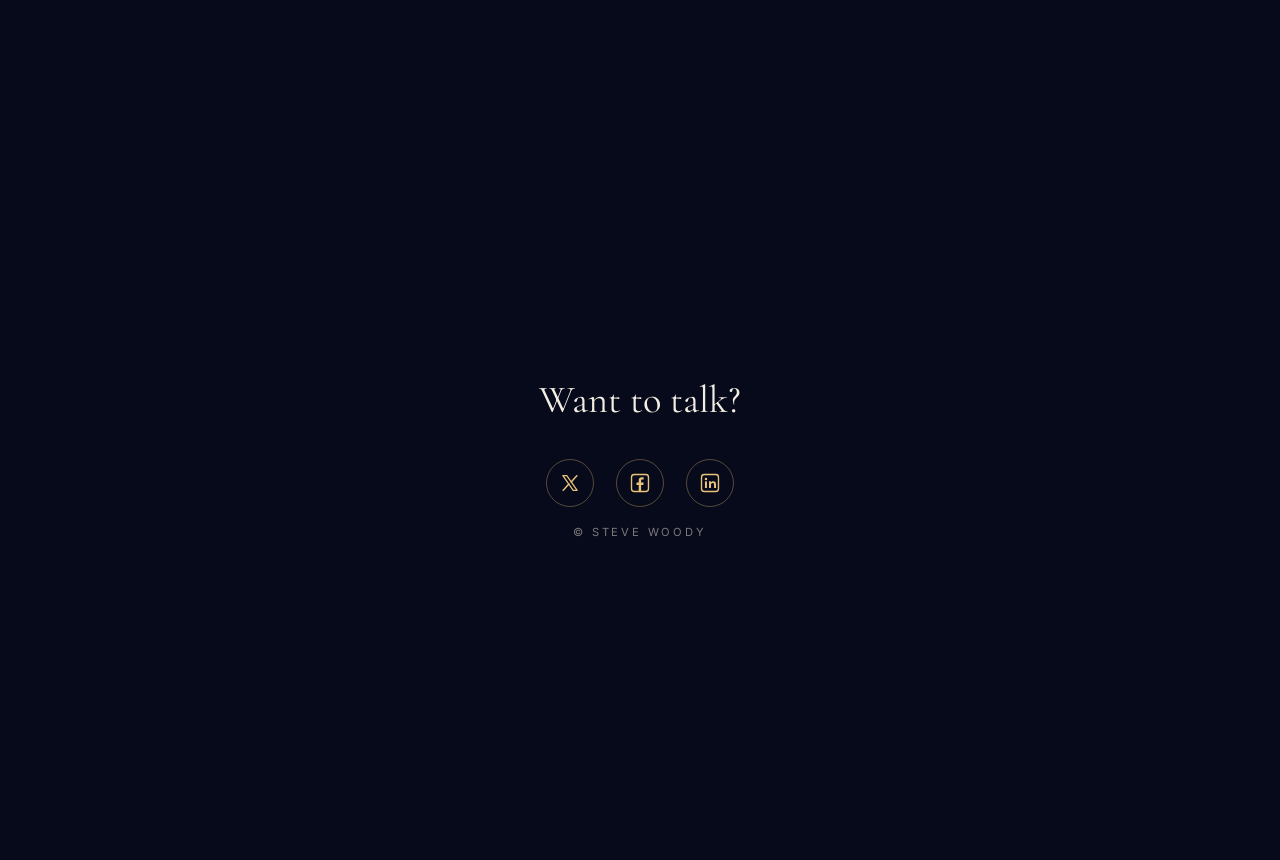
==== commit f01a46fc: "Restore Foundations section (original text), Roots kicker 05, description incl. Foundations; bump as" ====
--- a/index.html
+++ b/index.html
@@ -5,12 +5,12 @@
 <meta http-equiv="Cache-Control" content="no-cache">
 <meta name="viewport" content="width=device-width,initial-scale=1,viewport-fit=cover">
 <title>Steve Woody</title>
-<meta name="description" content="Steve Woody. Imagine, Freedom, The Climb, Roots.">
+<meta name="description" content="Steve Woody. Imagine, Freedom, The Climb, Foundations, Roots.">
 <meta name="theme-color" content="#070a1a">
 <meta property="og:type" content="website">
 <meta property="og:url" content="https://stevewoody.co.uk/">
 <meta property="og:title" content="Steve Woody">
-<meta property="og:description" content="Steve Woody. Imagine, Freedom, The Climb, Roots.">
+<meta property="og:description" content="Steve Woody. Imagine, Freedom, The Climb, Foundations, Roots.">
 <meta property="og:image" content="https://stevewoody.co.uk/img/og-image.png">
 <meta property="og:image:type" content="image/png">
 <meta property="og:image:width" content="1200">
@@ -21,25 +21,25 @@
 <meta name="twitter:image:alt" content="Steve Woody: I do fun things with great people.">
 <link rel="preload" href="fonts/Montserrat.woff2" as="font" type="font/woff2" crossorigin>
 <link rel="preload" href="fonts/Inter.woff2" as="font" type="font/woff2" crossorigin>
-<link rel="stylesheet" href="styles.css?v=20261101210403">
+<link rel="stylesheet" href="styles.css?v=20261101210900">
 </head>
 <body>
 <div class="bg" aria-hidden="true">
   <div class="strip" id="strip">
-    <img src="img/journey-1920-01.webp?v=20261101210403" srcset="img/journey-1280-01.webp?v=20261101210403 1280w, img/journey-1920-01.webp?v=20261101210403 1920w" sizes="max(100vw, 140vh)" alt="" fetchpriority="high">
-    <img src="img/journey-1920-02.webp?v=20261101210403" srcset="img/journey-1280-02.webp?v=20261101210403 1280w, img/journey-1920-02.webp?v=20261101210403 1920w" sizes="max(100vw, 140vh)" alt="" decoding="async">
-    <img src="img/journey-1920-03.webp?v=20261101210403" srcset="img/journey-1280-03.webp?v=20261101210403 1280w, img/journey-1920-03.webp?v=20261101210403 1920w" sizes="max(100vw, 140vh)" alt="" decoding="async">
-    <img src="img/journey-1920-04.webp?v=20261101210403" srcset="img/journey-1280-04.webp?v=20261101210403 1280w, img/journey-1920-04.webp?v=20261101210403 1920w" sizes="max(100vw, 140vh)" alt="" decoding="async">
-    <img src="img/journey-1920-05.webp?v=20261101210403" srcset="img/journey-1280-05.webp?v=20261101210403 1280w, img/journey-1920-05.webp?v=20261101210403 1920w" sizes="max(100vw, 140vh)" alt="" decoding="async">
-    <img src="img/journey-1920-06.webp?v=20261101210403" srcset="img/journey-1280-06.webp?v=20261101210403 1280w, img/journey-1920-06.webp?v=20261101210403 1920w" sizes="max(100vw, 140vh)" alt="" decoding="async">
-    <img src="img/journey-1920-07.webp?v=20261101210403" srcset="img/journey-1280-07.webp?v=20261101210403 1280w, img/journey-1920-07.webp?v=20261101210403 1920w" sizes="max(100vw, 140vh)" alt="" decoding="async">
-    <img src="img/journey-1920-08.webp?v=20261101210403" srcset="img/journey-1280-08.webp?v=20261101210403 1280w, img/journey-1920-08.webp?v=20261101210403 1920w" sizes="max(100vw, 140vh)" alt="" decoding="async">
-    <img src="img/journey-1920-09.webp?v=20261101210403" srcset="img/journey-1280-09.webp?v=20261101210403 1280w, img/journey-1920-09.webp?v=20261101210403 1920w" sizes="max(100vw, 140vh)" alt="" decoding="async">
-    <img src="img/journey-1920-10.webp?v=20261101210403" srcset="img/journey-1280-10.webp?v=20261101210403 1280w, img/journey-1920-10.webp?v=20261101210403 1920w" sizes="max(100vw, 140vh)" alt="" decoding="async">
-    <img src="img/journey-1920-11.webp?v=20261101210403" srcset="img/journey-1280-11.webp?v=20261101210403 1280w, img/journey-1920-11.webp?v=20261101210403 1920w" sizes="max(100vw, 140vh)" alt="" decoding="async">
-    <img src="img/journey-1920-12.webp?v=20261101210403" srcset="img/journey-1280-12.webp?v=20261101210403 1280w, img/journey-1920-12.webp?v=20261101210403 1920w" sizes="max(100vw, 140vh)" alt="" decoding="async">
-    <img src="img/journey-1920-13.webp?v=20261101210403" srcset="img/journey-1280-13.webp?v=20261101210403 1280w, img/journey-1920-13.webp?v=20261101210403 1920w" sizes="max(100vw, 140vh)" alt="" decoding="async">
-    <img src="img/journey-1920-14.webp?v=20261101210403" srcset="img/journey-1280-14.webp?v=20261101210403 1280w, img/journey-1920-14.webp?v=20261101210403 1920w" sizes="max(100vw, 140vh)" alt="" decoding="async">
+    <img src="img/journey-1920-01.webp?v=20261101210900" srcset="img/journey-1280-01.webp?v=20261101210900 1280w, img/journey-1920-01.webp?v=20261101210900 1920w" sizes="max(100vw, 140vh)" alt="" fetchpriority="high">
+    <img src="img/journey-1920-02.webp?v=20261101210900" srcset="img/journey-1280-02.webp?v=20261101210900 1280w, img/journey-1920-02.webp?v=20261101210900 1920w" sizes="max(100vw, 140vh)" alt="" decoding="async">
+    <img src="img/journey-1920-03.webp?v=20261101210900" srcset="img/journey-1280-03.webp?v=20261101210900 1280w, img/journey-1920-03.webp?v=20261101210900 1920w" sizes="max(100vw, 140vh)" alt="" decoding="async">
+    <img src="img/journey-1920-04.webp?v=20261101210900" srcset="img/journey-1280-04.webp?v=20261101210900 1280w, img/journey-1920-04.webp?v=20261101210900 1920w" sizes="max(100vw, 140vh)" alt="" decoding="async">
+    <img src="img/journey-1920-05.webp?v=20261101210900" srcset="img/journey-1280-05.webp?v=20261101210900 1280w, img/journey-1920-05.webp?v=20261101210900 1920w" sizes="max(100vw, 140vh)" alt="" decoding="async">
+    <img src="img/journey-1920-06.webp?v=20261101210900" srcset="img/journey-1280-06.webp?v=20261101210900 1280w, img/journey-1920-06.webp?v=20261101210900 1920w" sizes="max(100vw, 140vh)" alt="" decoding="async">
+    <img src="img/journey-1920-07.webp?v=20261101210900" srcset="img/journey-1280-07.webp?v=20261101210900 1280w, img/journey-1920-07.webp?v=20261101210900 1920w" sizes="max(100vw, 140vh)" alt="" decoding="async">
+    <img src="img/journey-1920-08.webp?v=20261101210900" srcset="img/journey-1280-08.webp?v=20261101210900 1280w, img/journey-1920-08.webp?v=20261101210900 1920w" sizes="max(100vw, 140vh)" alt="" decoding="async">
+    <img src="img/journey-1920-09.webp?v=20261101210900" srcset="img/journey-1280-09.webp?v=20261101210900 1280w, img/journey-1920-09.webp?v=20261101210900 1920w" sizes="max(100vw, 140vh)" alt="" decoding="async">
+    <img src="img/journey-1920-10.webp?v=20261101210900" srcset="img/journey-1280-10.webp?v=20261101210900 1280w, img/journey-1920-10.webp?v=20261101210900 1920w" sizes="max(100vw, 140vh)" alt="" decoding="async">
+    <img src="img/journey-1920-11.webp?v=20261101210900" srcset="img/journey-1280-11.webp?v=20261101210900 1280w, img/journey-1920-11.webp?v=20261101210900 1920w" sizes="max(100vw, 140vh)" alt="" decoding="async">
+    <img src="img/journey-1920-12.webp?v=20261101210900" srcset="img/journey-1280-12.webp?v=20261101210900 1280w, img/journey-1920-12.webp?v=20261101210900 1920w" sizes="max(100vw, 140vh)" alt="" decoding="async">
+    <img src="img/journey-1920-13.webp?v=20261101210900" srcset="img/journey-1280-13.webp?v=20261101210900 1280w, img/journey-1920-13.webp?v=20261101210900 1920w" sizes="max(100vw, 140vh)" alt="" decoding="async">
+    <img src="img/journey-1920-14.webp?v=20261101210900" srcset="img/journey-1280-14.webp?v=20261101210900 1280w, img/journey-1920-14.webp?v=20261101210900 1920w" sizes="max(100vw, 140vh)" alt="" decoding="async">
   </div>
   <div class="vignette"></div>
 </div>
@@ -78,9 +78,17 @@
     </div>
   </section>
 
+  <section class="chapter" id="foundations" data-band="50,81.4">
+    <div class="panel reveal">
+      <p class="kicker">04</p>
+      <h2>Foundations</h2>
+      <p>What lasts is what you build slowly. I wrote Plan Your Website, which universities went on to use to teach web design. I helped grow WP Fusion from an idea into a business that runs every day. I’ve spoken in Arizona, on the LMScast podcast and at WordCamp US. Now I help people own what they build, their tools, their data and their stack, because a system is only as strong as the people running it. Stability isn’t boring. It’s what lets you take the next risk.</p>
+    </div>
+  </section>
+
   <section class="chapter" id="roots" data-band="81.4,97.5">
     <div class="panel reveal">
-      <p class="kicker">04</p>
+      <p class="kicker">05</p>
       <h2>Roots</h2>
       <p>Underneath it all is a British Army veteran, trained in communications. Respect, discipline, integrity, self-control, empathy, perspective, purpose and service. Be strong and kind. I’ve been in the dark, so now I try to bring hope, comfort and stability to others. You don’t see roots from the stars, but they’re why anything grows.</p>
     </div>
@@ -98,7 +106,7 @@
     </div>
   </footer>
 </main>
-<script src="app.js?v=20261101210403"></script>
-<script src="particles.js?v=20261101210403"></script>
+<script src="app.js?v=20261101210900"></script>
+<script src="particles.js?v=20261101210900"></script>
 </body>
 </html>
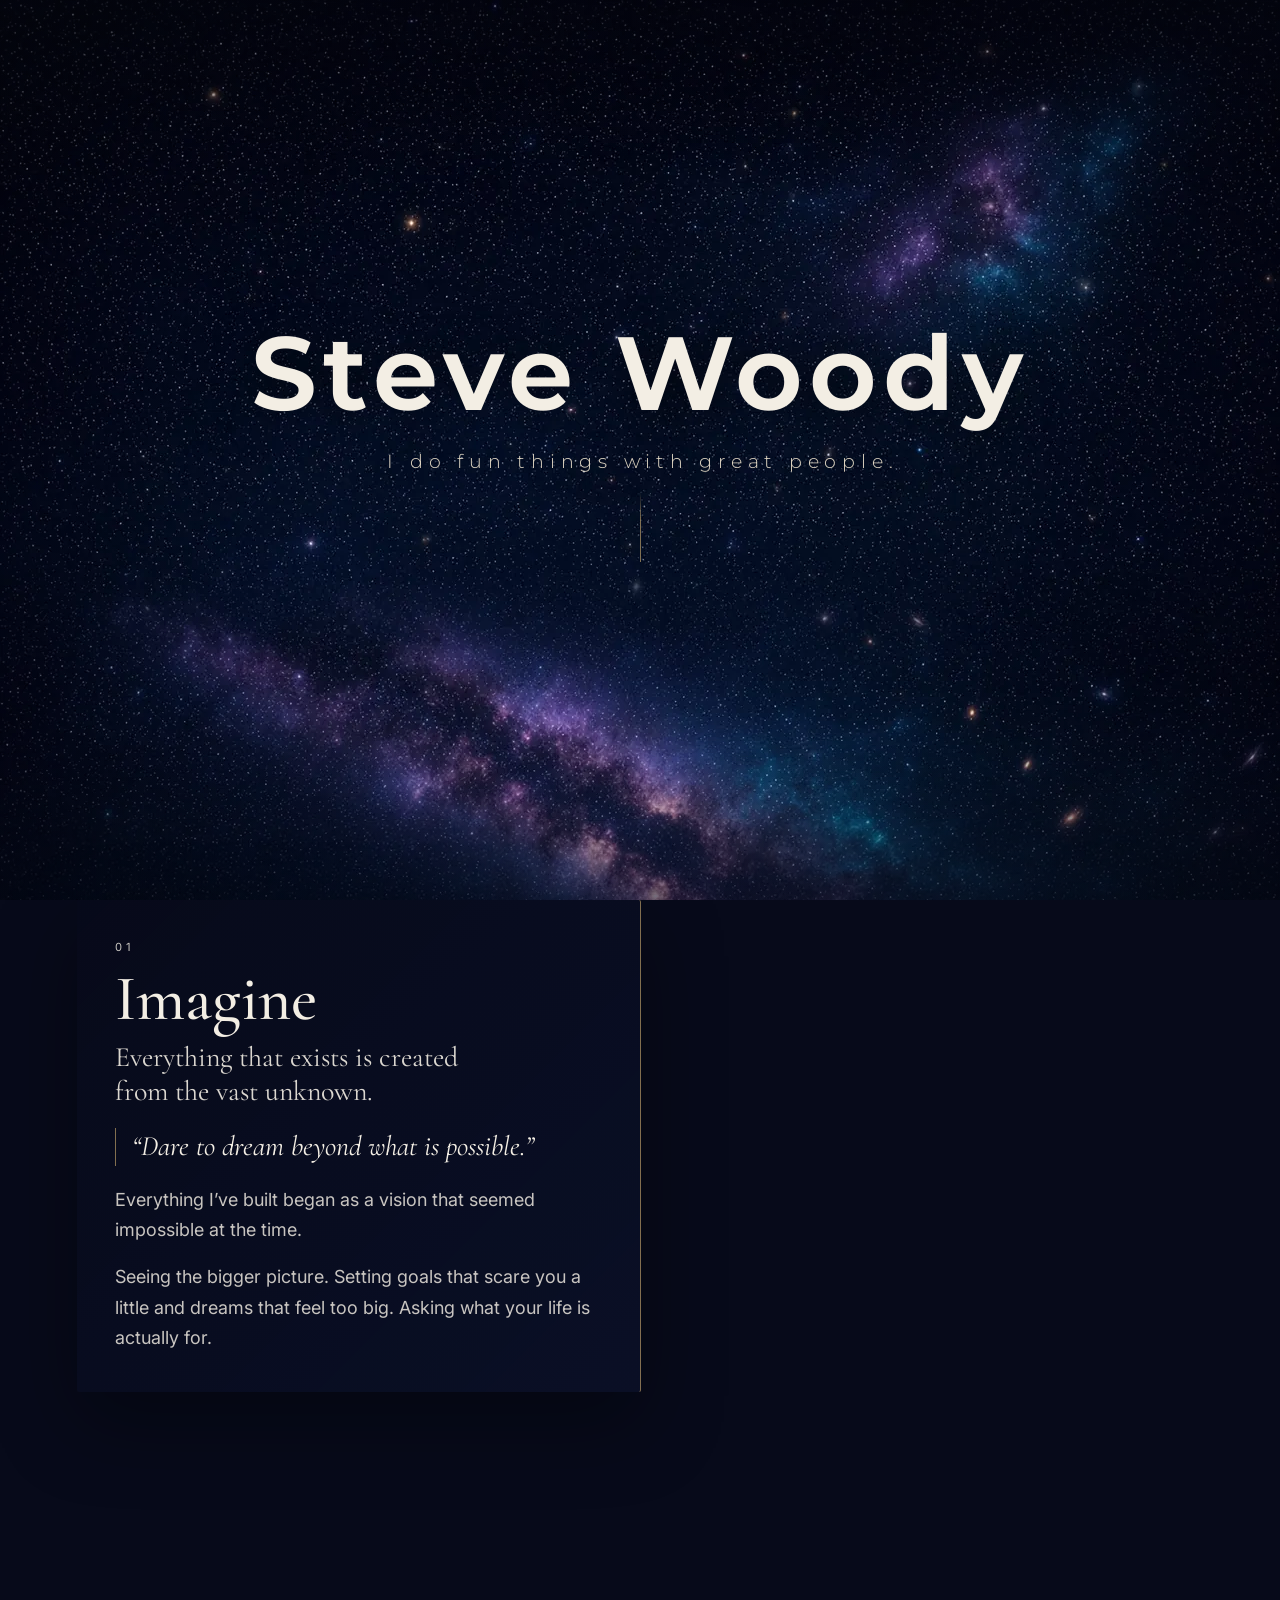
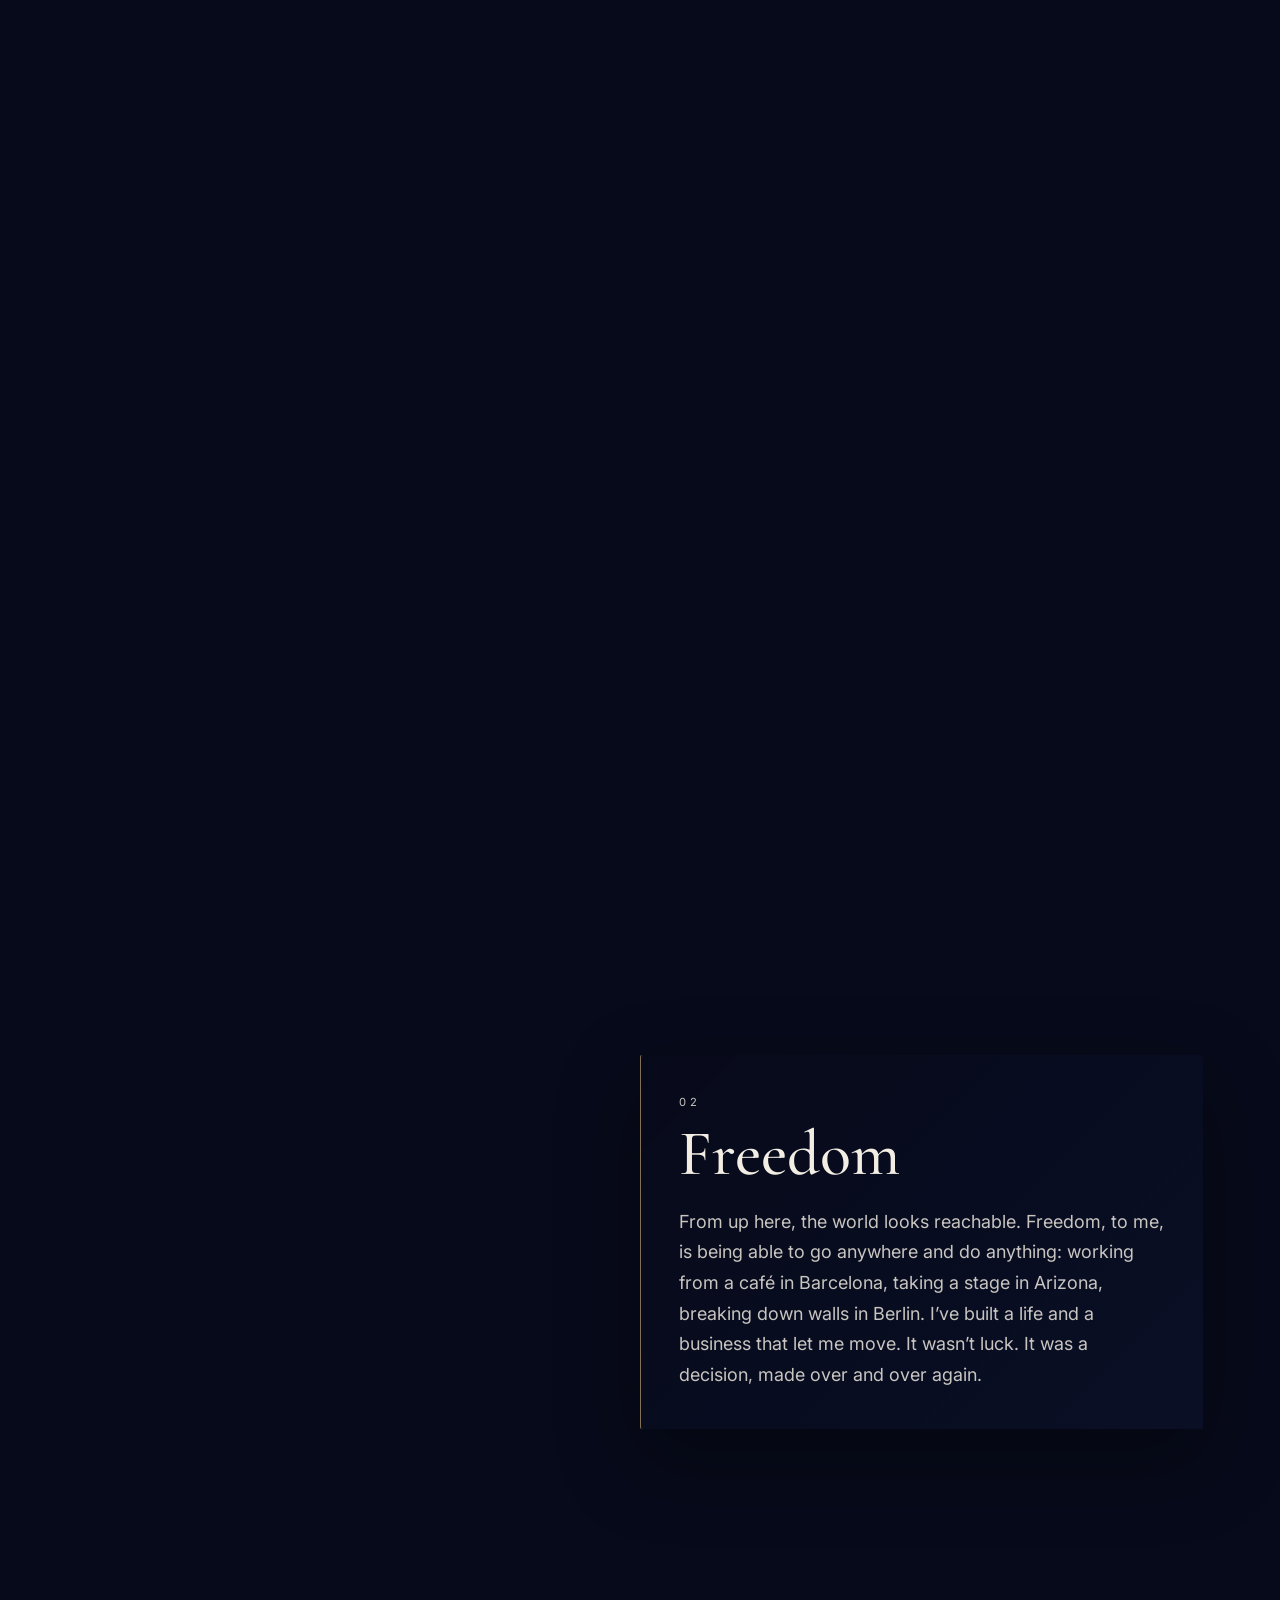
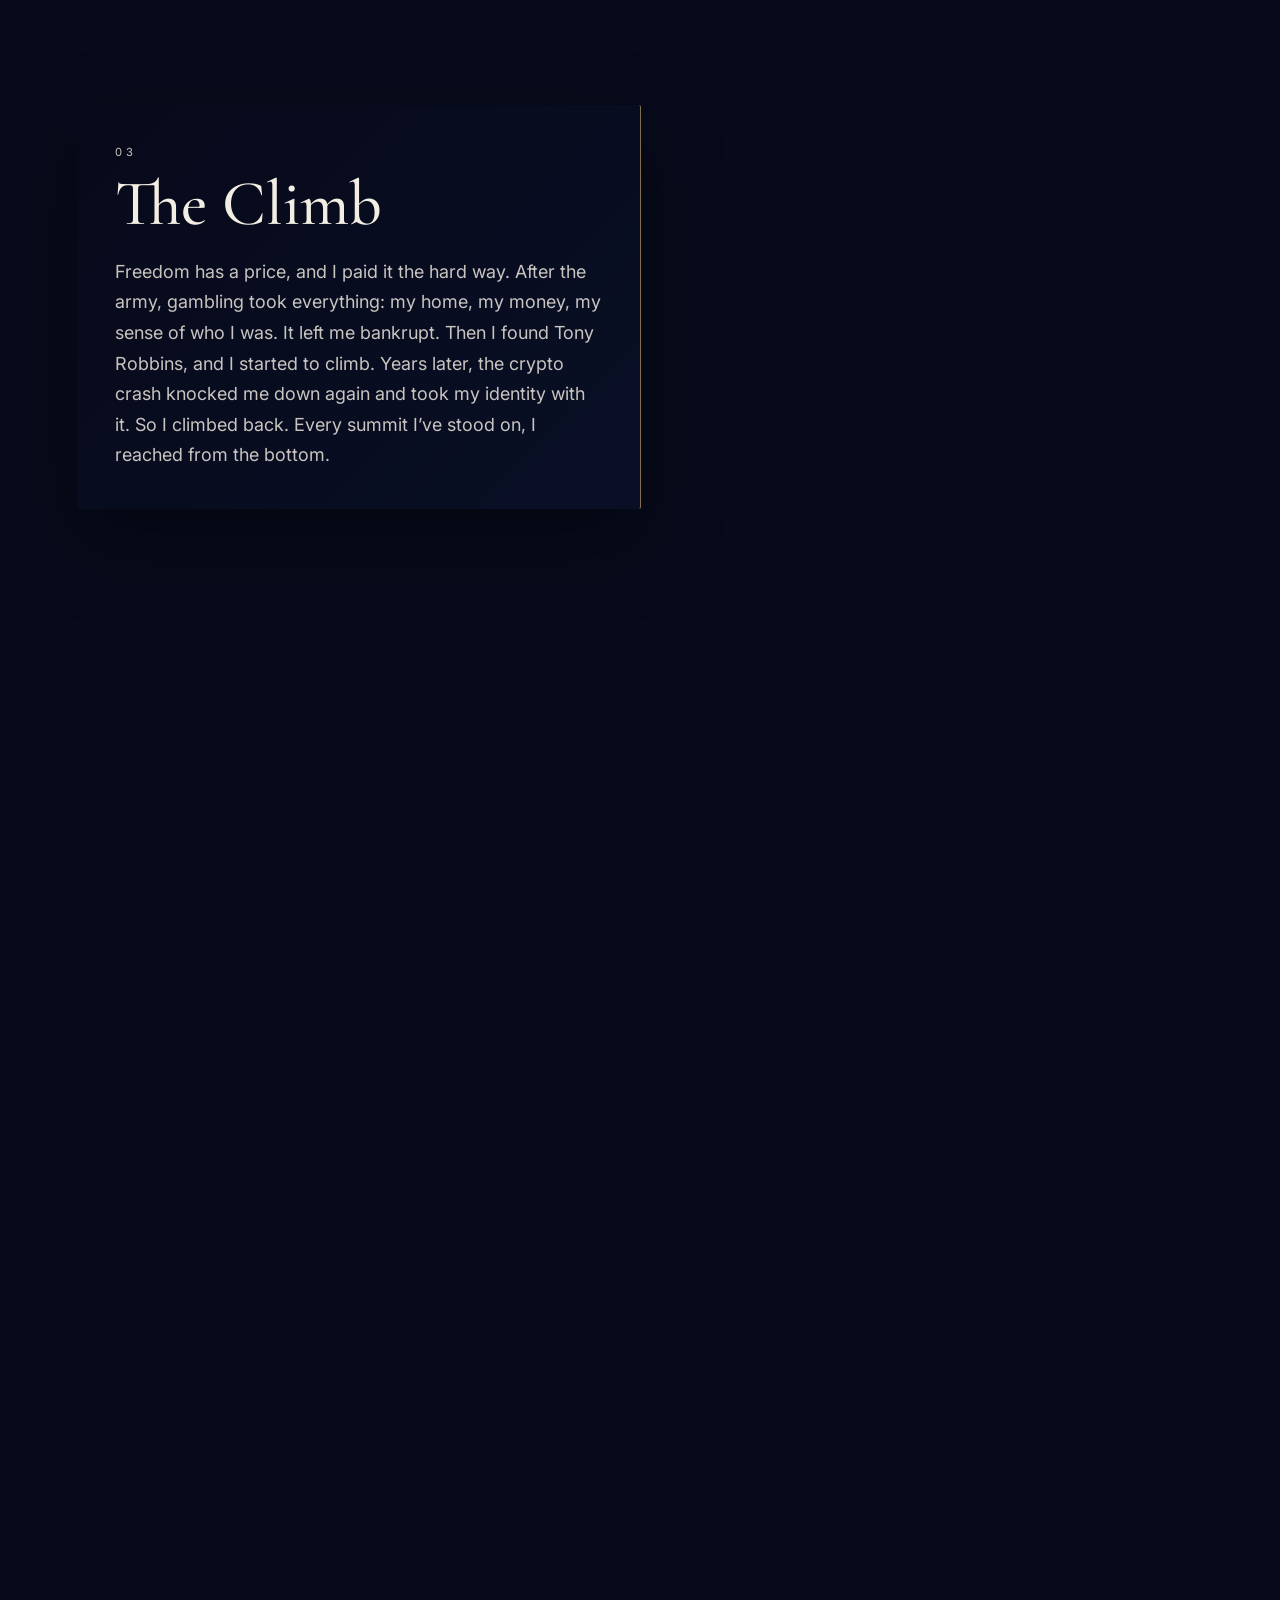
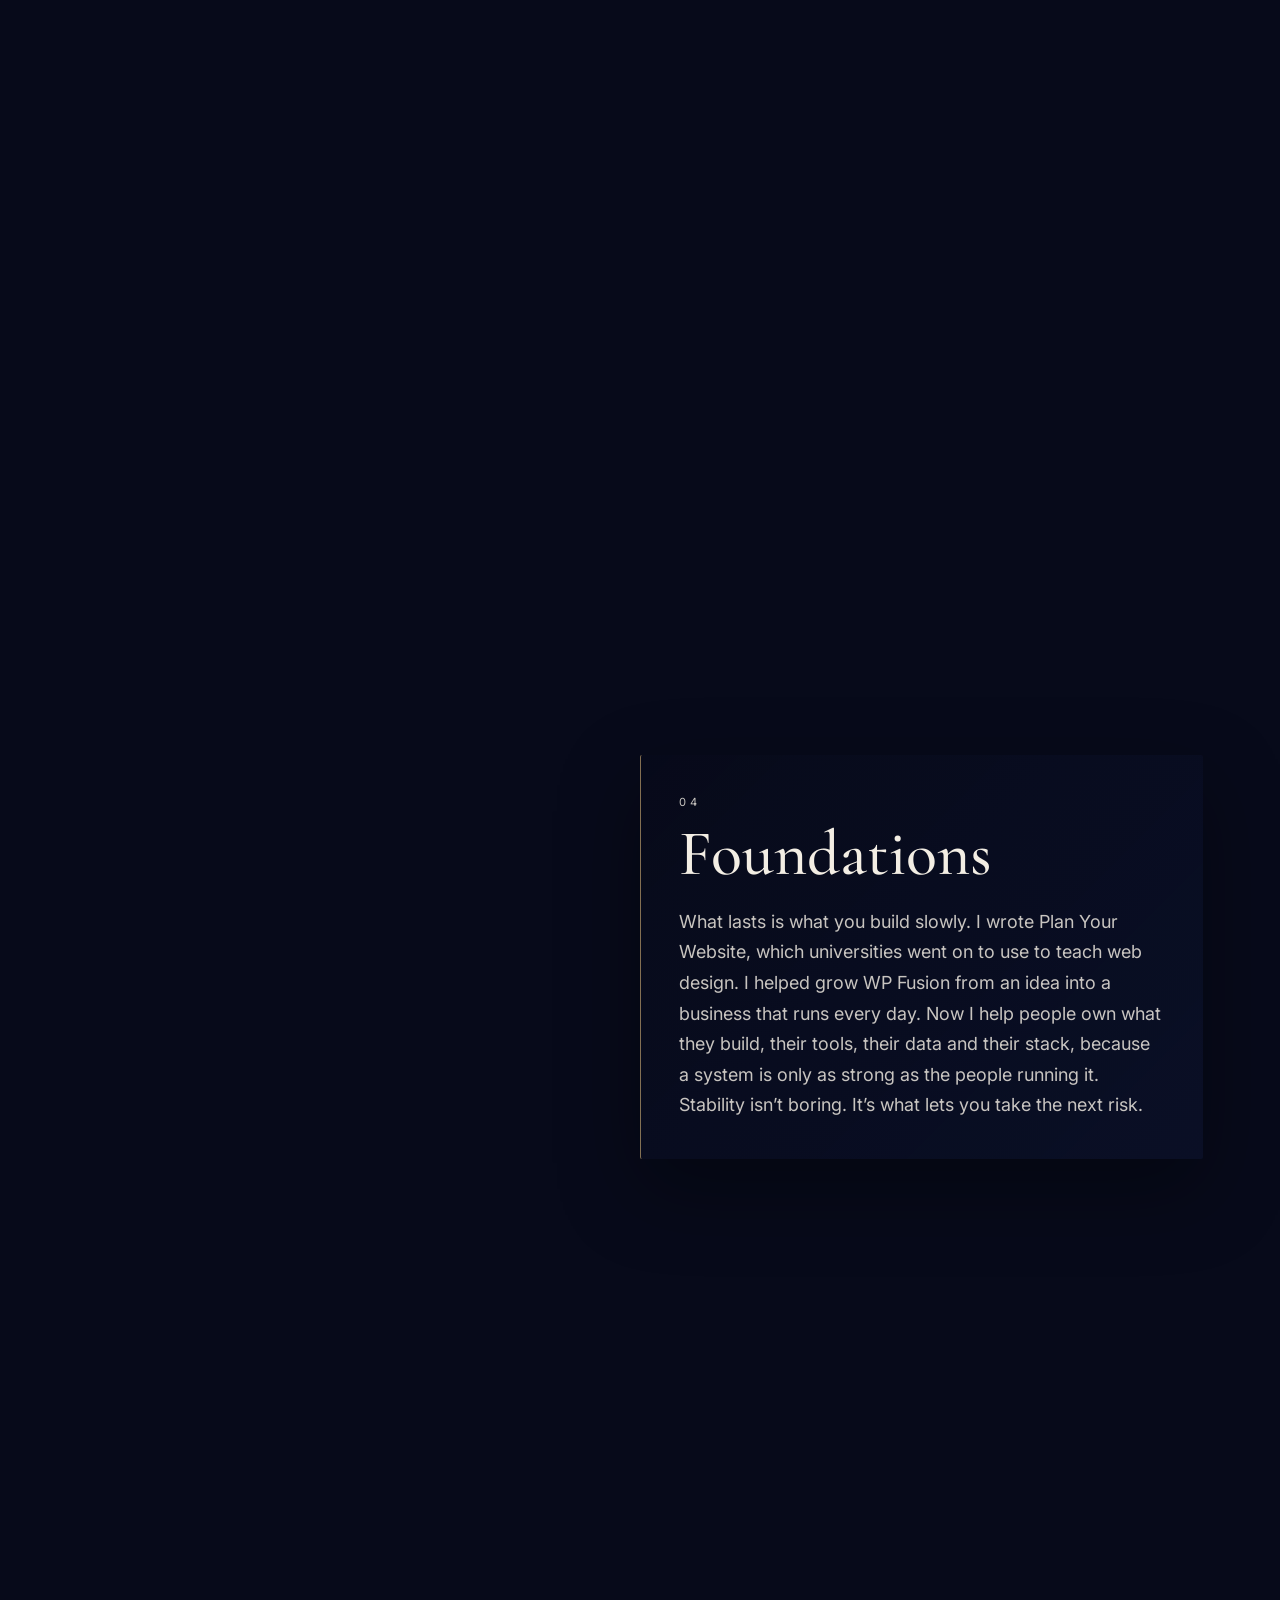
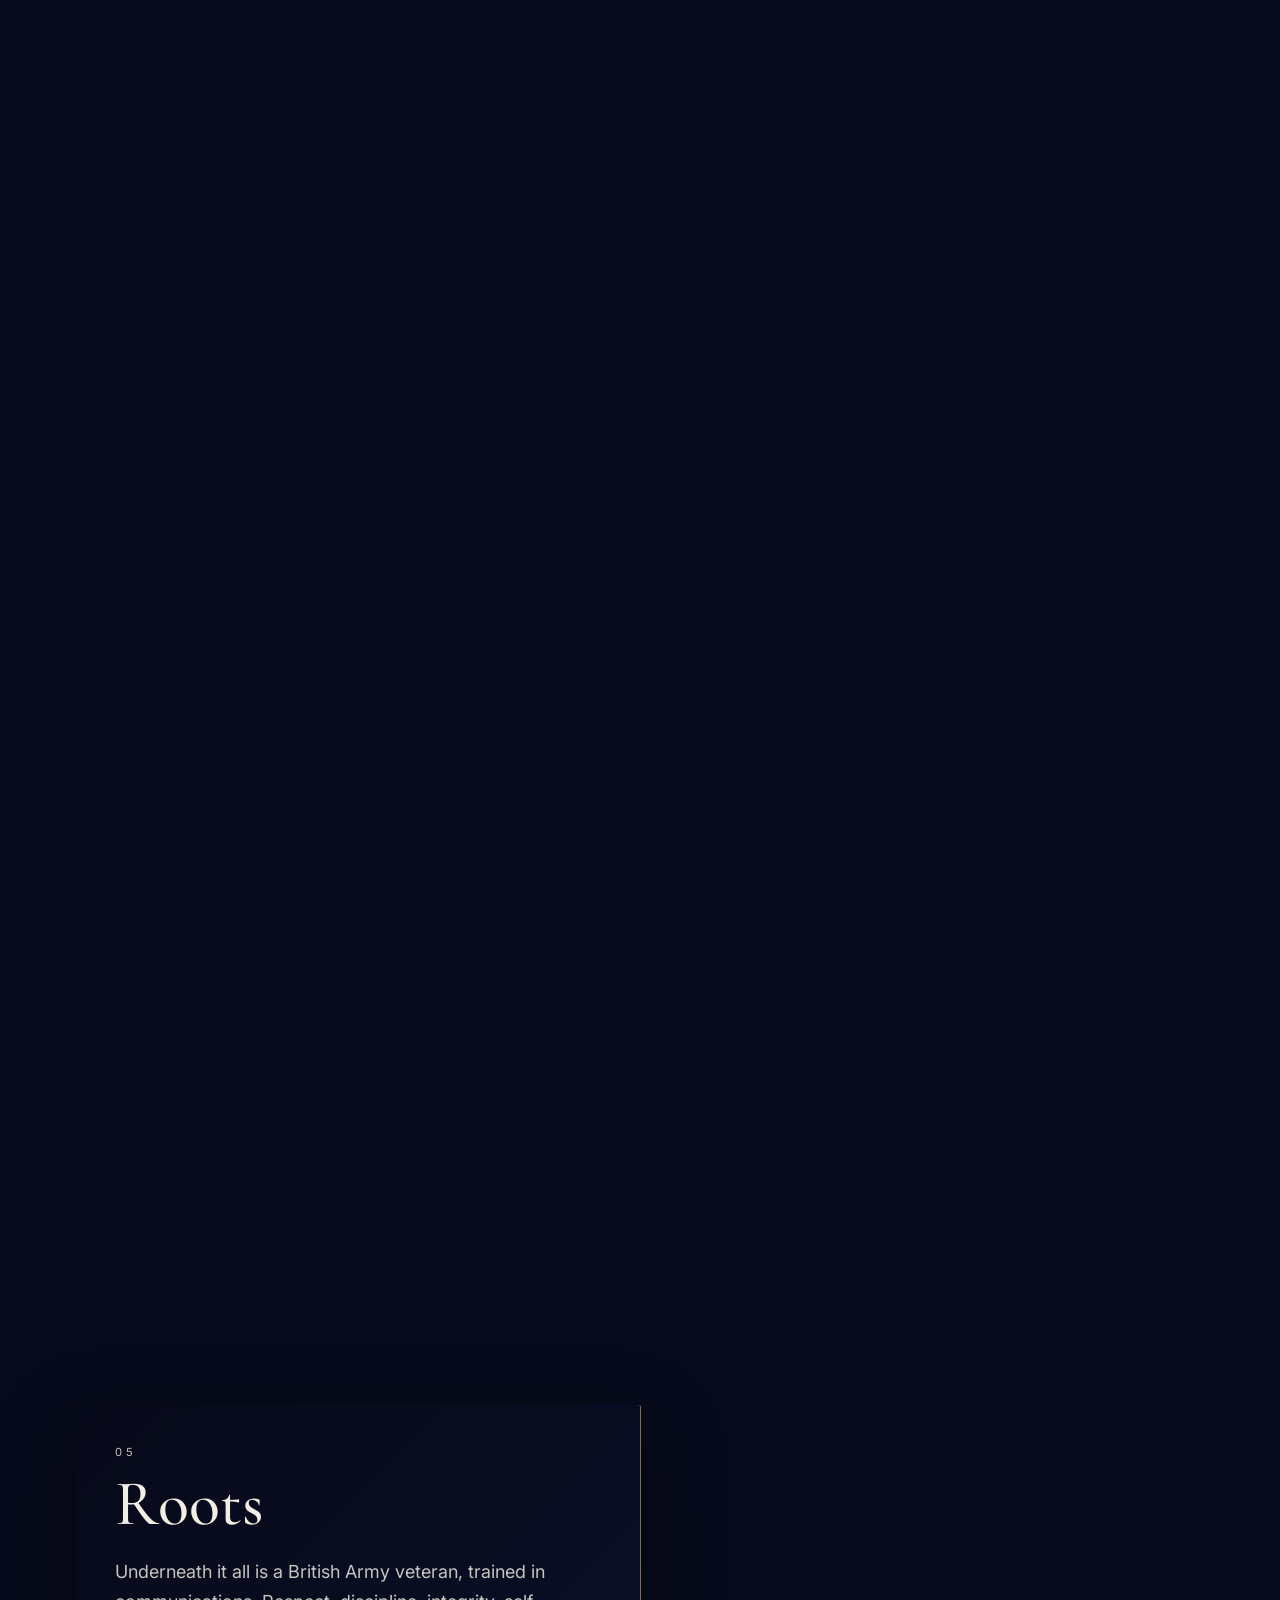
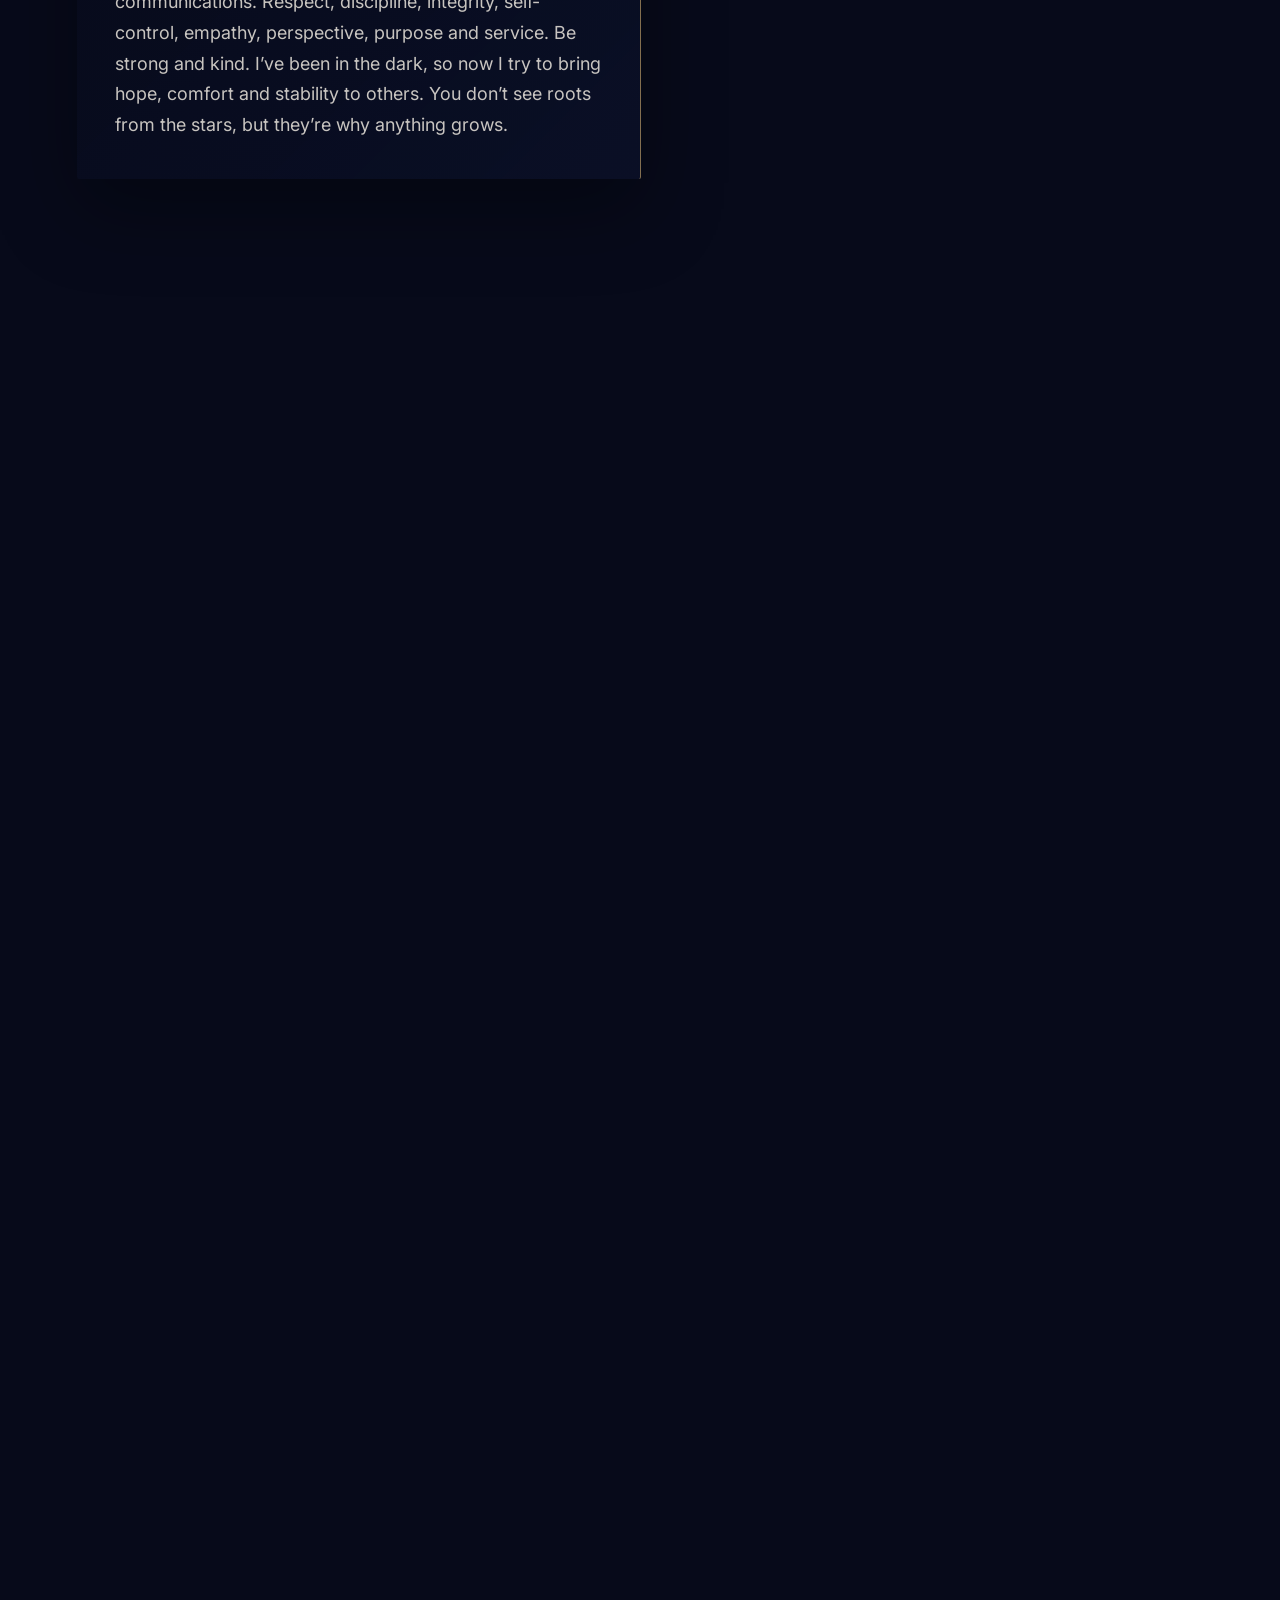
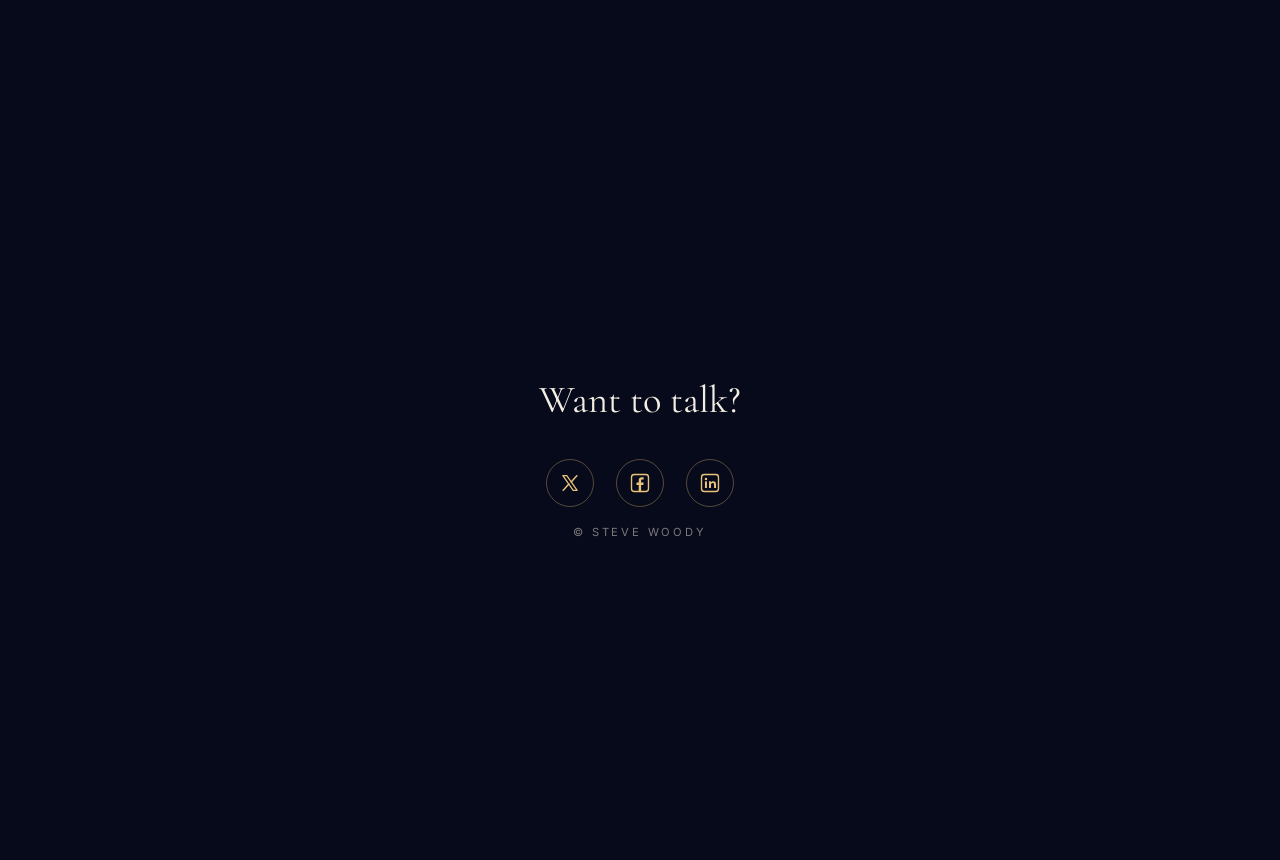
==== commit 9088bd01: "Foundations: remove speaking sentence; bump asset version" ====
--- a/index.html
+++ b/index.html
@@ -21,25 +21,25 @@
 <meta name="twitter:image:alt" content="Steve Woody: I do fun things with great people.">
 <link rel="preload" href="fonts/Montserrat.woff2" as="font" type="font/woff2" crossorigin>
 <link rel="preload" href="fonts/Inter.woff2" as="font" type="font/woff2" crossorigin>
-<link rel="stylesheet" href="styles.css?v=20261101210900">
+<link rel="stylesheet" href="styles.css?v=20261101211518">
 </head>
 <body>
 <div class="bg" aria-hidden="true">
   <div class="strip" id="strip">
-    <img src="img/journey-1920-01.webp?v=20261101210900" srcset="img/journey-1280-01.webp?v=20261101210900 1280w, img/journey-1920-01.webp?v=20261101210900 1920w" sizes="max(100vw, 140vh)" alt="" fetchpriority="high">
-    <img src="img/journey-1920-02.webp?v=20261101210900" srcset="img/journey-1280-02.webp?v=20261101210900 1280w, img/journey-1920-02.webp?v=20261101210900 1920w" sizes="max(100vw, 140vh)" alt="" decoding="async">
-    <img src="img/journey-1920-03.webp?v=20261101210900" srcset="img/journey-1280-03.webp?v=20261101210900 1280w, img/journey-1920-03.webp?v=20261101210900 1920w" sizes="max(100vw, 140vh)" alt="" decoding="async">
-    <img src="img/journey-1920-04.webp?v=20261101210900" srcset="img/journey-1280-04.webp?v=20261101210900 1280w, img/journey-1920-04.webp?v=20261101210900 1920w" sizes="max(100vw, 140vh)" alt="" decoding="async">
-    <img src="img/journey-1920-05.webp?v=20261101210900" srcset="img/journey-1280-05.webp?v=20261101210900 1280w, img/journey-1920-05.webp?v=20261101210900 1920w" sizes="max(100vw, 140vh)" alt="" decoding="async">
-    <img src="img/journey-1920-06.webp?v=20261101210900" srcset="img/journey-1280-06.webp?v=20261101210900 1280w, img/journey-1920-06.webp?v=20261101210900 1920w" sizes="max(100vw, 140vh)" alt="" decoding="async">
-    <img src="img/journey-1920-07.webp?v=20261101210900" srcset="img/journey-1280-07.webp?v=20261101210900 1280w, img/journey-1920-07.webp?v=20261101210900 1920w" sizes="max(100vw, 140vh)" alt="" decoding="async">
-    <img src="img/journey-1920-08.webp?v=20261101210900" srcset="img/journey-1280-08.webp?v=20261101210900 1280w, img/journey-1920-08.webp?v=20261101210900 1920w" sizes="max(100vw, 140vh)" alt="" decoding="async">
-    <img src="img/journey-1920-09.webp?v=20261101210900" srcset="img/journey-1280-09.webp?v=20261101210900 1280w, img/journey-1920-09.webp?v=20261101210900 1920w" sizes="max(100vw, 140vh)" alt="" decoding="async">
-    <img src="img/journey-1920-10.webp?v=20261101210900" srcset="img/journey-1280-10.webp?v=20261101210900 1280w, img/journey-1920-10.webp?v=20261101210900 1920w" sizes="max(100vw, 140vh)" alt="" decoding="async">
-    <img src="img/journey-1920-11.webp?v=20261101210900" srcset="img/journey-1280-11.webp?v=20261101210900 1280w, img/journey-1920-11.webp?v=20261101210900 1920w" sizes="max(100vw, 140vh)" alt="" decoding="async">
-    <img src="img/journey-1920-12.webp?v=20261101210900" srcset="img/journey-1280-12.webp?v=20261101210900 1280w, img/journey-1920-12.webp?v=20261101210900 1920w" sizes="max(100vw, 140vh)" alt="" decoding="async">
-    <img src="img/journey-1920-13.webp?v=20261101210900" srcset="img/journey-1280-13.webp?v=20261101210900 1280w, img/journey-1920-13.webp?v=20261101210900 1920w" sizes="max(100vw, 140vh)" alt="" decoding="async">
-    <img src="img/journey-1920-14.webp?v=20261101210900" srcset="img/journey-1280-14.webp?v=20261101210900 1280w, img/journey-1920-14.webp?v=20261101210900 1920w" sizes="max(100vw, 140vh)" alt="" decoding="async">
+    <img src="img/journey-1920-01.webp?v=20261101211518" srcset="img/journey-1280-01.webp?v=20261101211518 1280w, img/journey-1920-01.webp?v=20261101211518 1920w" sizes="max(100vw, 140vh)" alt="" fetchpriority="high">
+    <img src="img/journey-1920-02.webp?v=20261101211518" srcset="img/journey-1280-02.webp?v=20261101211518 1280w, img/journey-1920-02.webp?v=20261101211518 1920w" sizes="max(100vw, 140vh)" alt="" decoding="async">
+    <img src="img/journey-1920-03.webp?v=20261101211518" srcset="img/journey-1280-03.webp?v=20261101211518 1280w, img/journey-1920-03.webp?v=20261101211518 1920w" sizes="max(100vw, 140vh)" alt="" decoding="async">
+    <img src="img/journey-1920-04.webp?v=20261101211518" srcset="img/journey-1280-04.webp?v=20261101211518 1280w, img/journey-1920-04.webp?v=20261101211518 1920w" sizes="max(100vw, 140vh)" alt="" decoding="async">
+    <img src="img/journey-1920-05.webp?v=20261101211518" srcset="img/journey-1280-05.webp?v=20261101211518 1280w, img/journey-1920-05.webp?v=20261101211518 1920w" sizes="max(100vw, 140vh)" alt="" decoding="async">
+    <img src="img/journey-1920-06.webp?v=20261101211518" srcset="img/journey-1280-06.webp?v=20261101211518 1280w, img/journey-1920-06.webp?v=20261101211518 1920w" sizes="max(100vw, 140vh)" alt="" decoding="async">
+    <img src="img/journey-1920-07.webp?v=20261101211518" srcset="img/journey-1280-07.webp?v=20261101211518 1280w, img/journey-1920-07.webp?v=20261101211518 1920w" sizes="max(100vw, 140vh)" alt="" decoding="async">
+    <img src="img/journey-1920-08.webp?v=20261101211518" srcset="img/journey-1280-08.webp?v=20261101211518 1280w, img/journey-1920-08.webp?v=20261101211518 1920w" sizes="max(100vw, 140vh)" alt="" decoding="async">
+    <img src="img/journey-1920-09.webp?v=20261101211518" srcset="img/journey-1280-09.webp?v=20261101211518 1280w, img/journey-1920-09.webp?v=20261101211518 1920w" sizes="max(100vw, 140vh)" alt="" decoding="async">
+    <img src="img/journey-1920-10.webp?v=20261101211518" srcset="img/journey-1280-10.webp?v=20261101211518 1280w, img/journey-1920-10.webp?v=20261101211518 1920w" sizes="max(100vw, 140vh)" alt="" decoding="async">
+    <img src="img/journey-1920-11.webp?v=20261101211518" srcset="img/journey-1280-11.webp?v=20261101211518 1280w, img/journey-1920-11.webp?v=20261101211518 1920w" sizes="max(100vw, 140vh)" alt="" decoding="async">
+    <img src="img/journey-1920-12.webp?v=20261101211518" srcset="img/journey-1280-12.webp?v=20261101211518 1280w, img/journey-1920-12.webp?v=20261101211518 1920w" sizes="max(100vw, 140vh)" alt="" decoding="async">
+    <img src="img/journey-1920-13.webp?v=20261101211518" srcset="img/journey-1280-13.webp?v=20261101211518 1280w, img/journey-1920-13.webp?v=20261101211518 1920w" sizes="max(100vw, 140vh)" alt="" decoding="async">
+    <img src="img/journey-1920-14.webp?v=20261101211518" srcset="img/journey-1280-14.webp?v=20261101211518 1280w, img/journey-1920-14.webp?v=20261101211518 1920w" sizes="max(100vw, 140vh)" alt="" decoding="async">
   </div>
   <div class="vignette"></div>
 </div>
@@ -82,7 +82,7 @@
     <div class="panel reveal">
       <p class="kicker">04</p>
       <h2>Foundations</h2>
-      <p>What lasts is what you build slowly. I wrote Plan Your Website, which universities went on to use to teach web design. I helped grow WP Fusion from an idea into a business that runs every day. I’ve spoken in Arizona, on the LMScast podcast and at WordCamp US. Now I help people own what they build, their tools, their data and their stack, because a system is only as strong as the people running it. Stability isn’t boring. It’s what lets you take the next risk.</p>
+      <p>What lasts is what you build slowly. I wrote Plan Your Website, which universities went on to use to teach web design. I helped grow WP Fusion from an idea into a business that runs every day. Now I help people own what they build, their tools, their data and their stack, because a system is only as strong as the people running it. Stability isn’t boring. It’s what lets you take the next risk.</p>
     </div>
   </section>
 
@@ -106,7 +106,7 @@
     </div>
   </footer>
 </main>
-<script src="app.js?v=20261101210900"></script>
-<script src="particles.js?v=20261101210900"></script>
+<script src="app.js?v=20261101211518"></script>
+<script src="particles.js?v=20261101211518"></script>
 </body>
 </html>
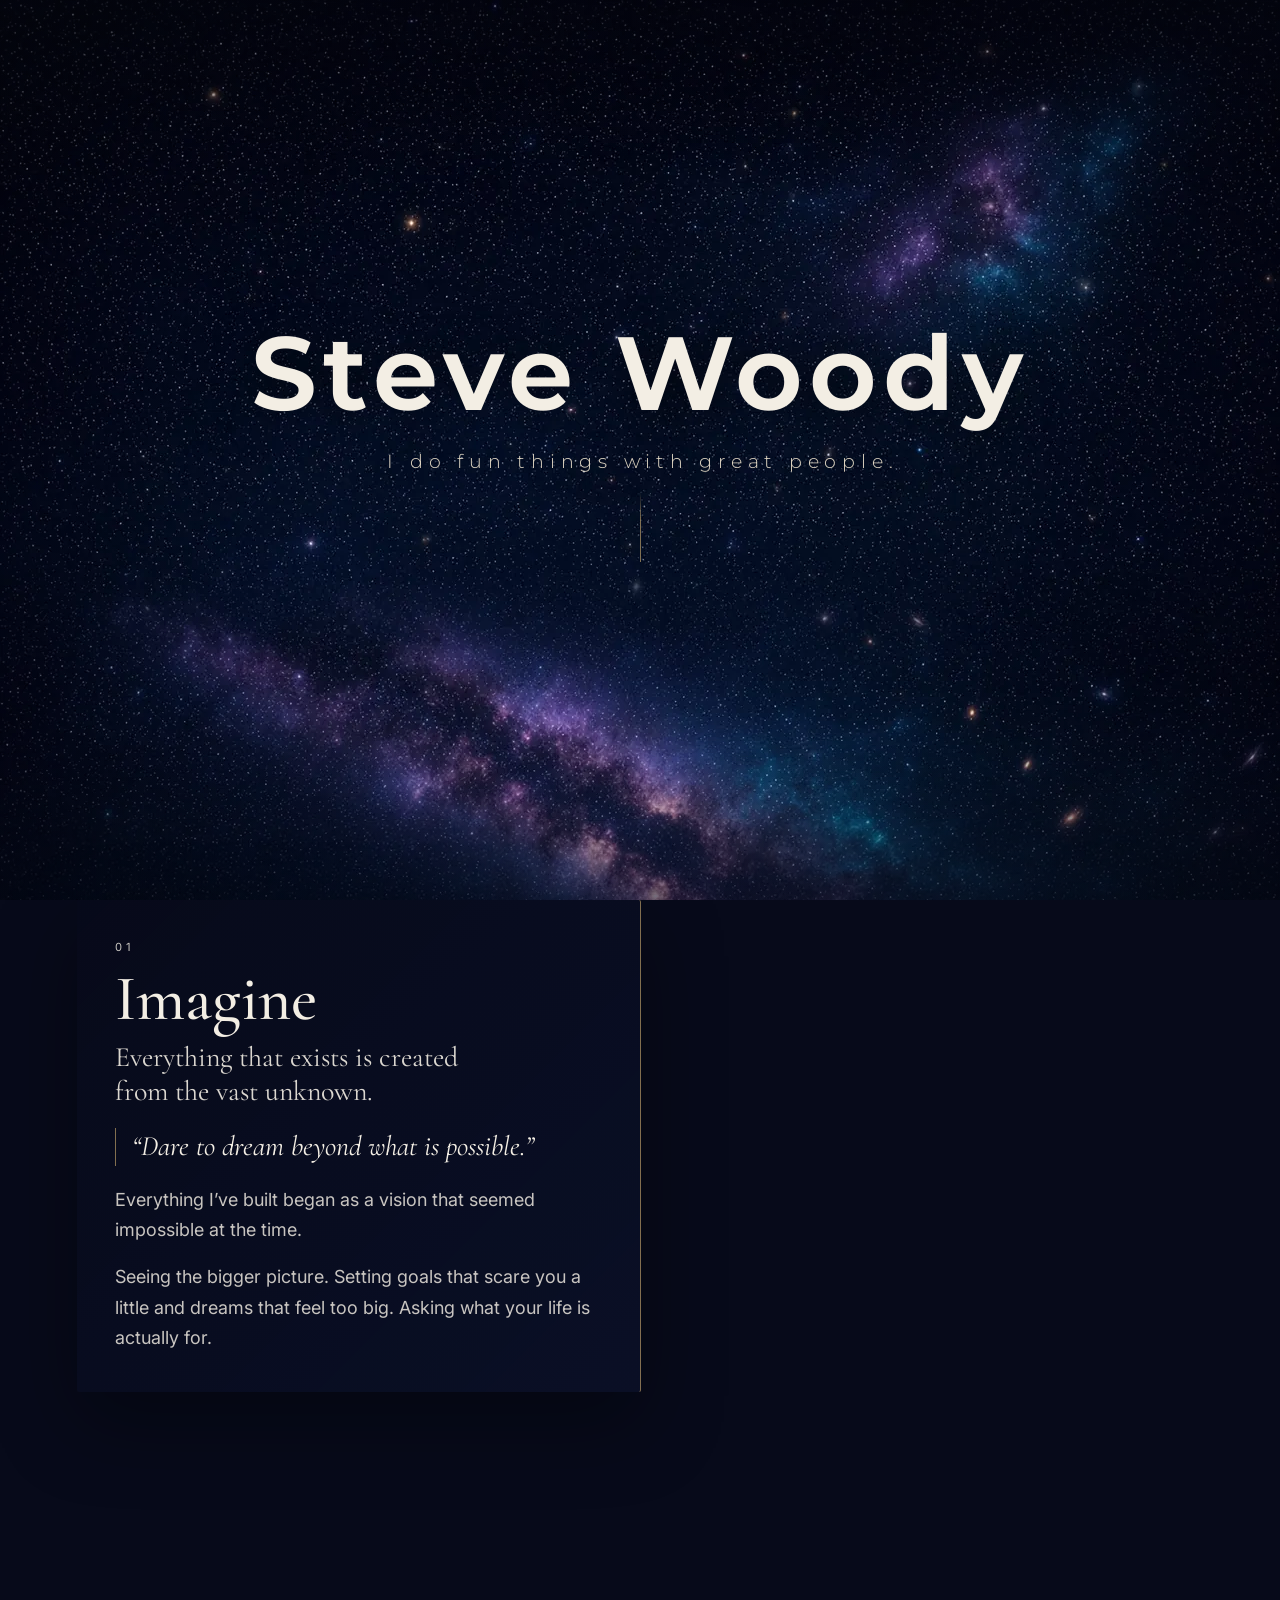
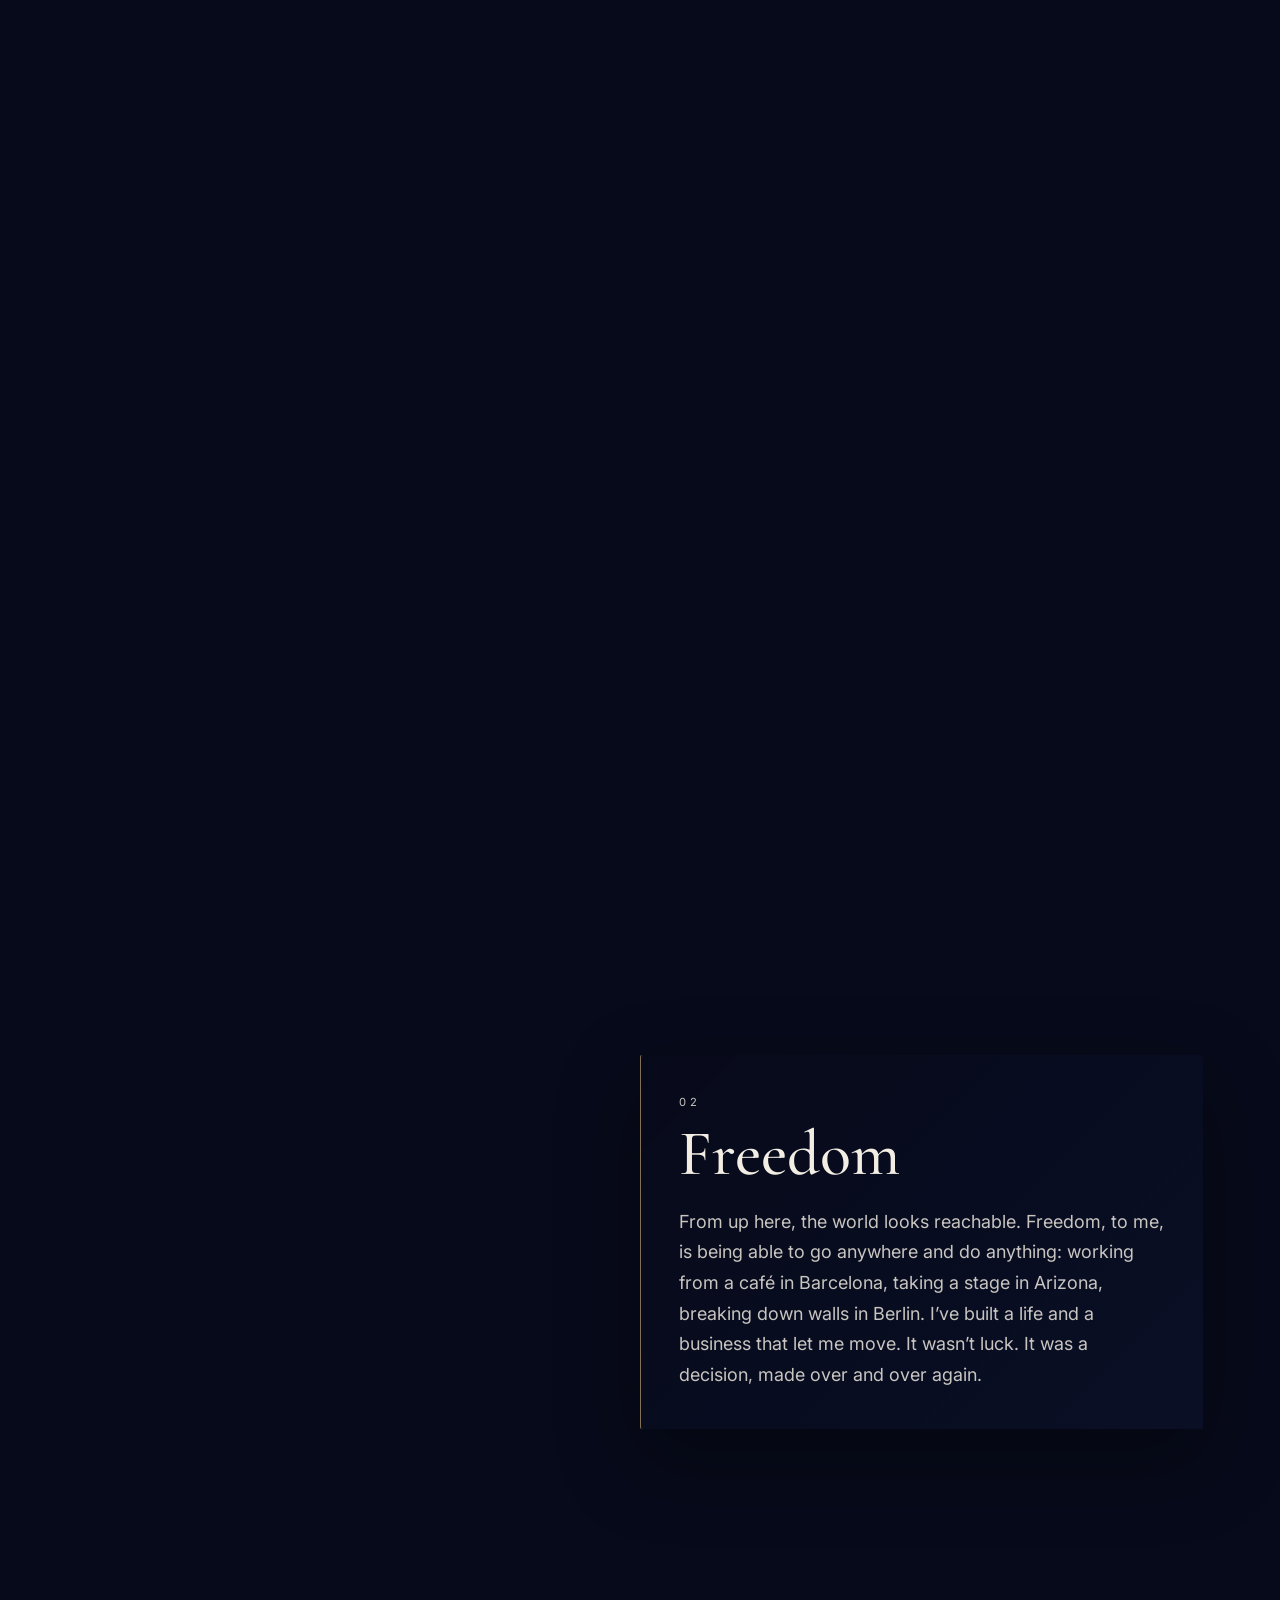
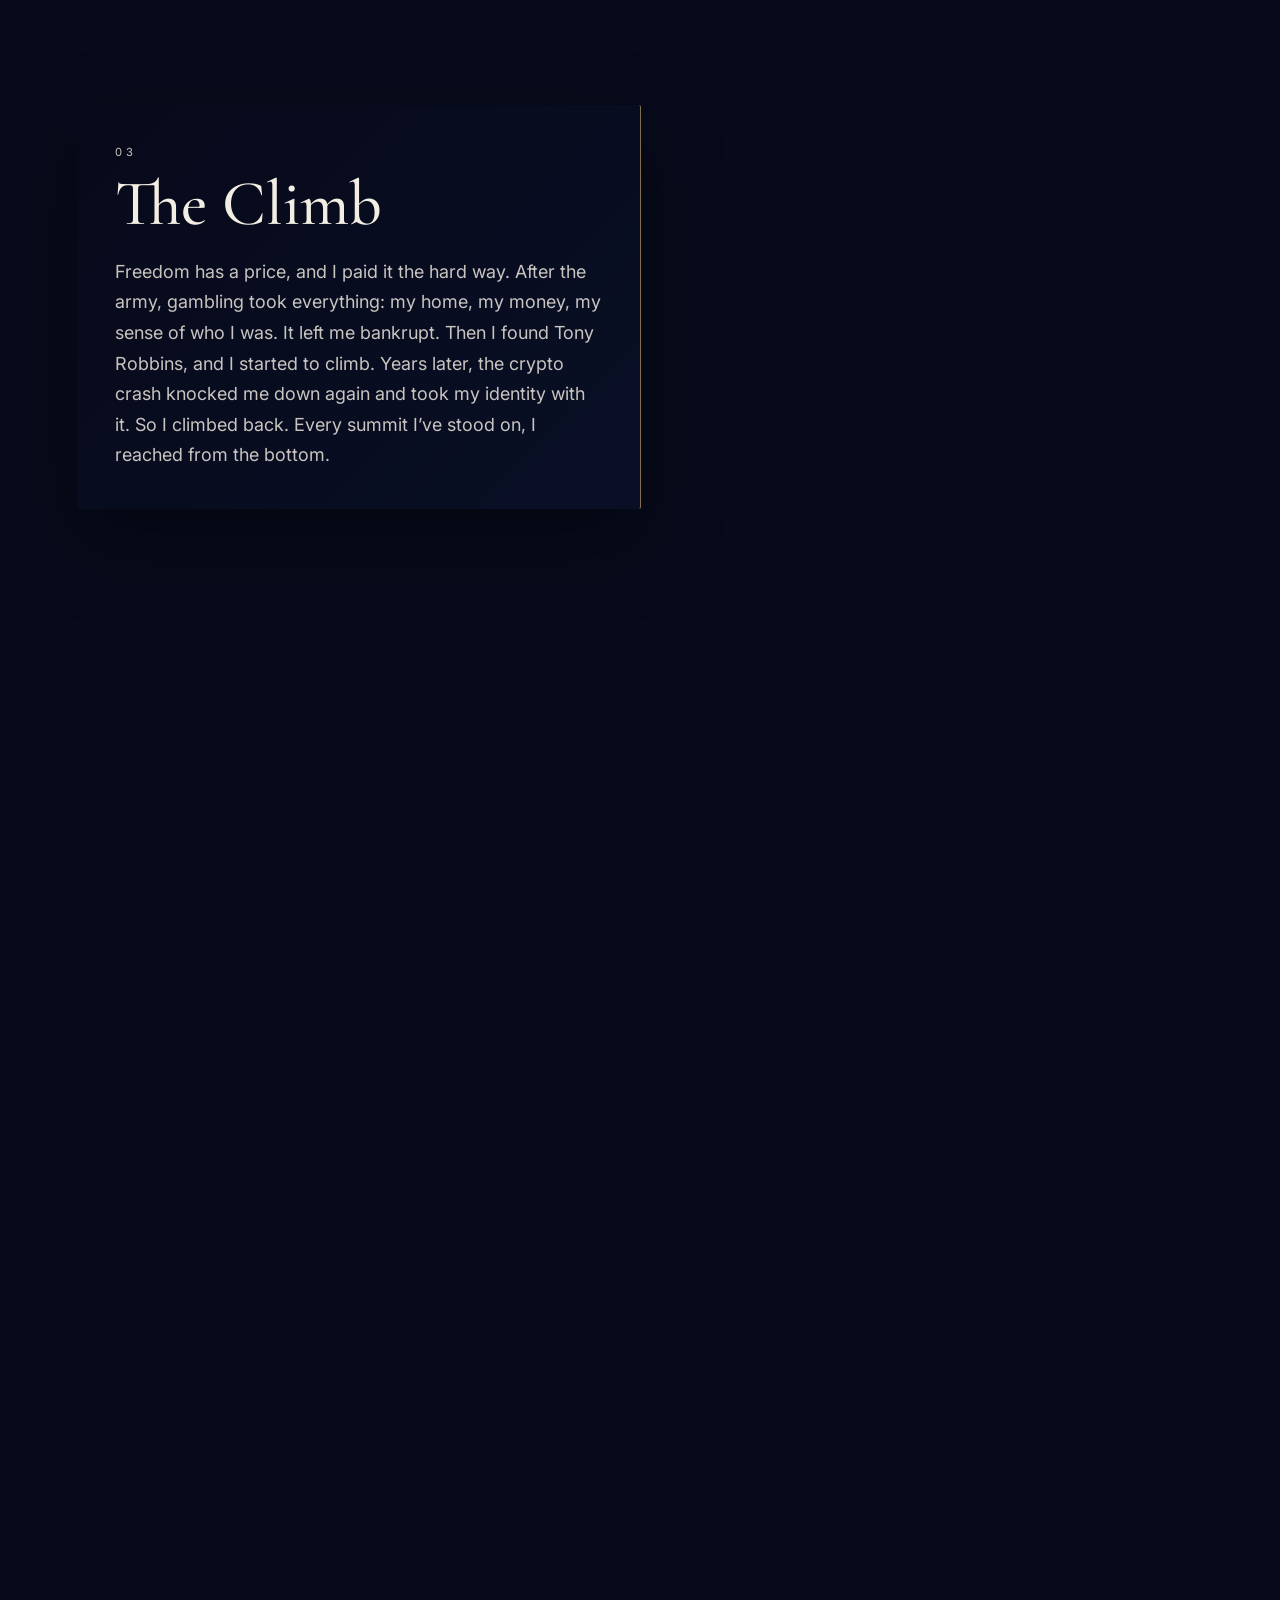
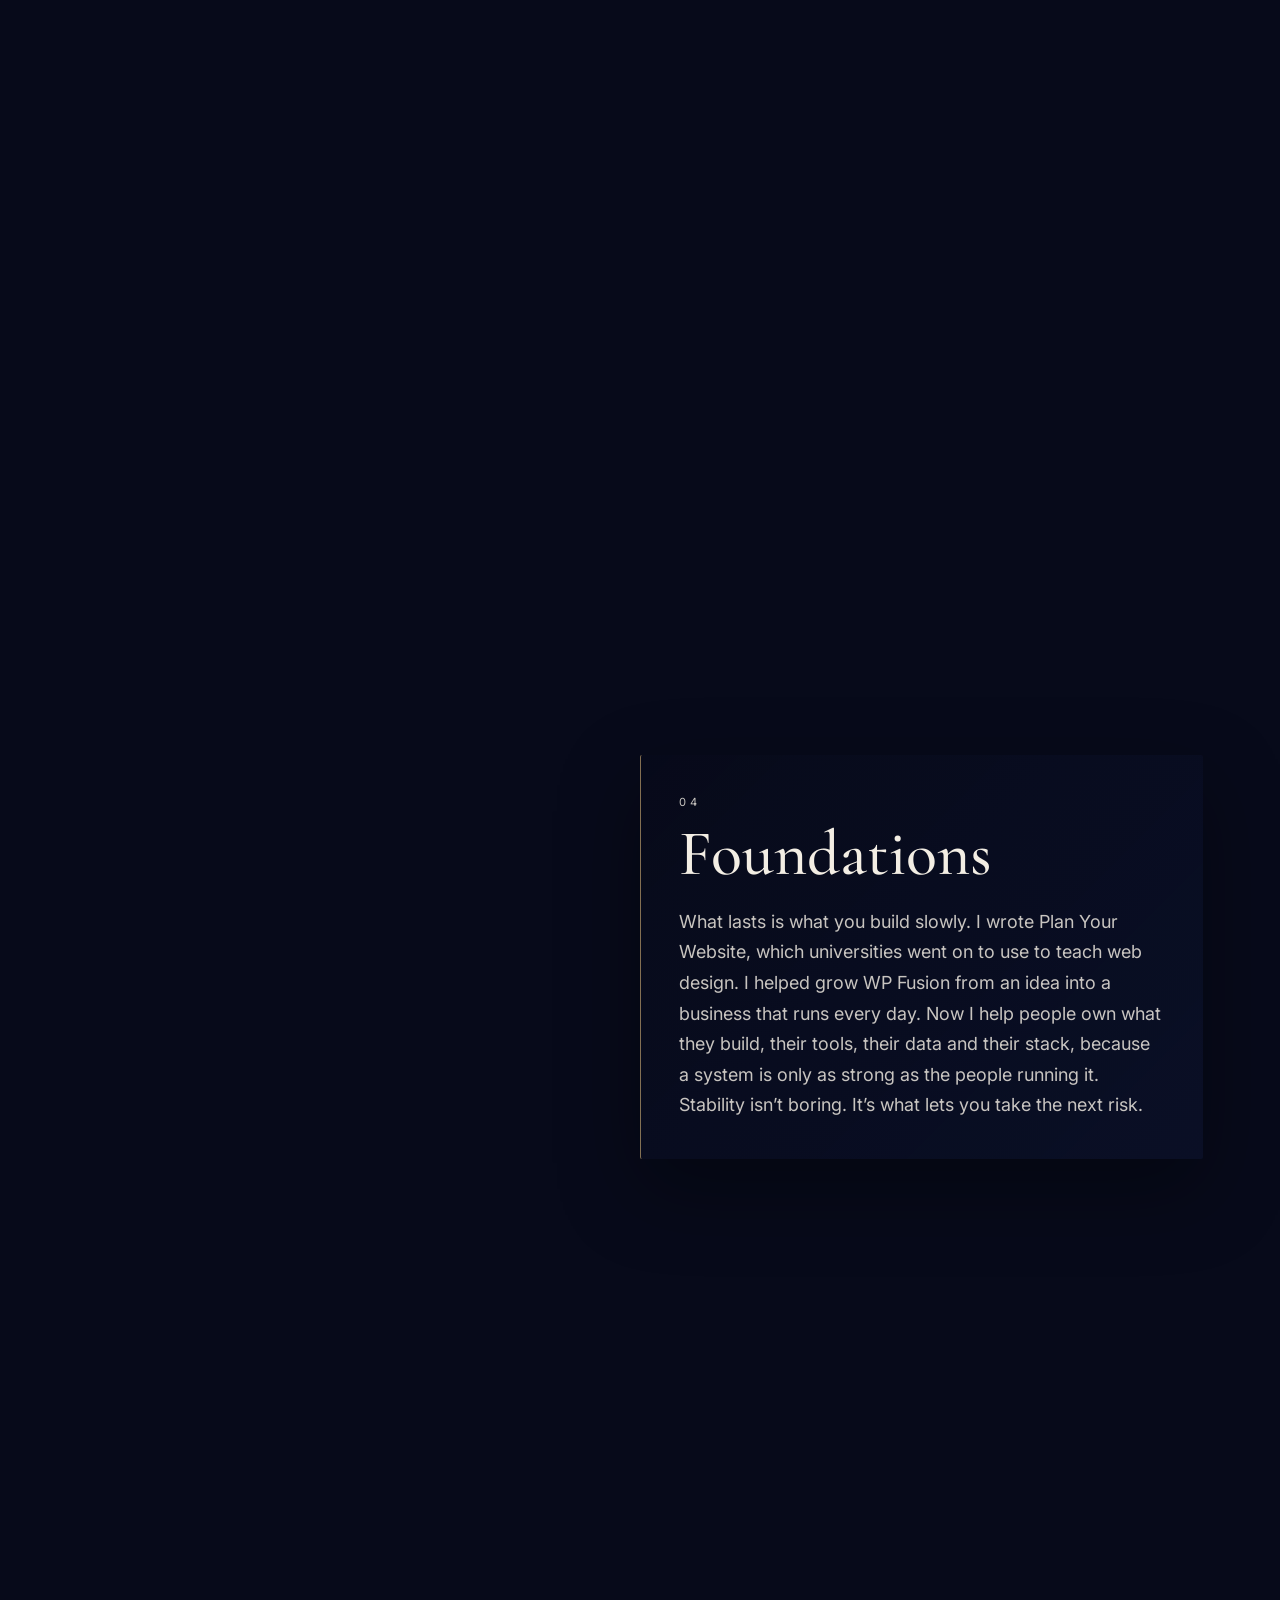
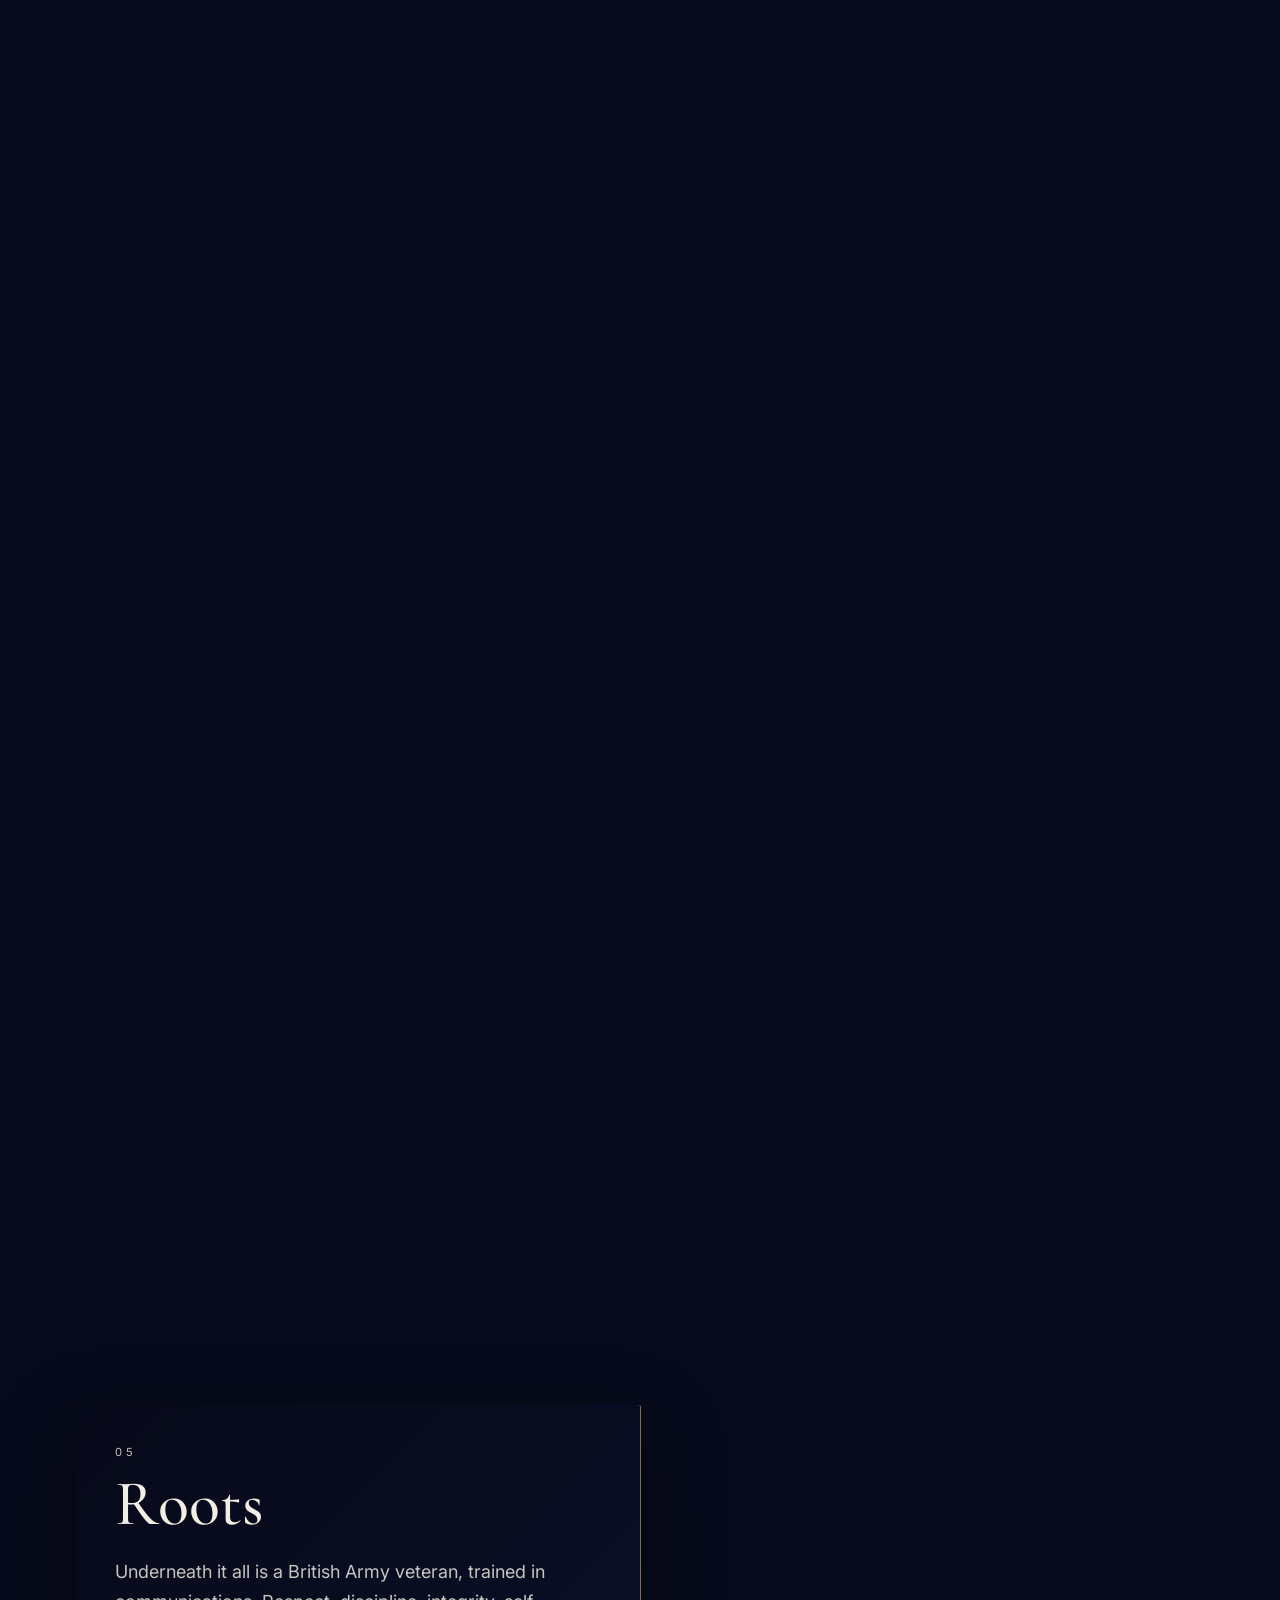
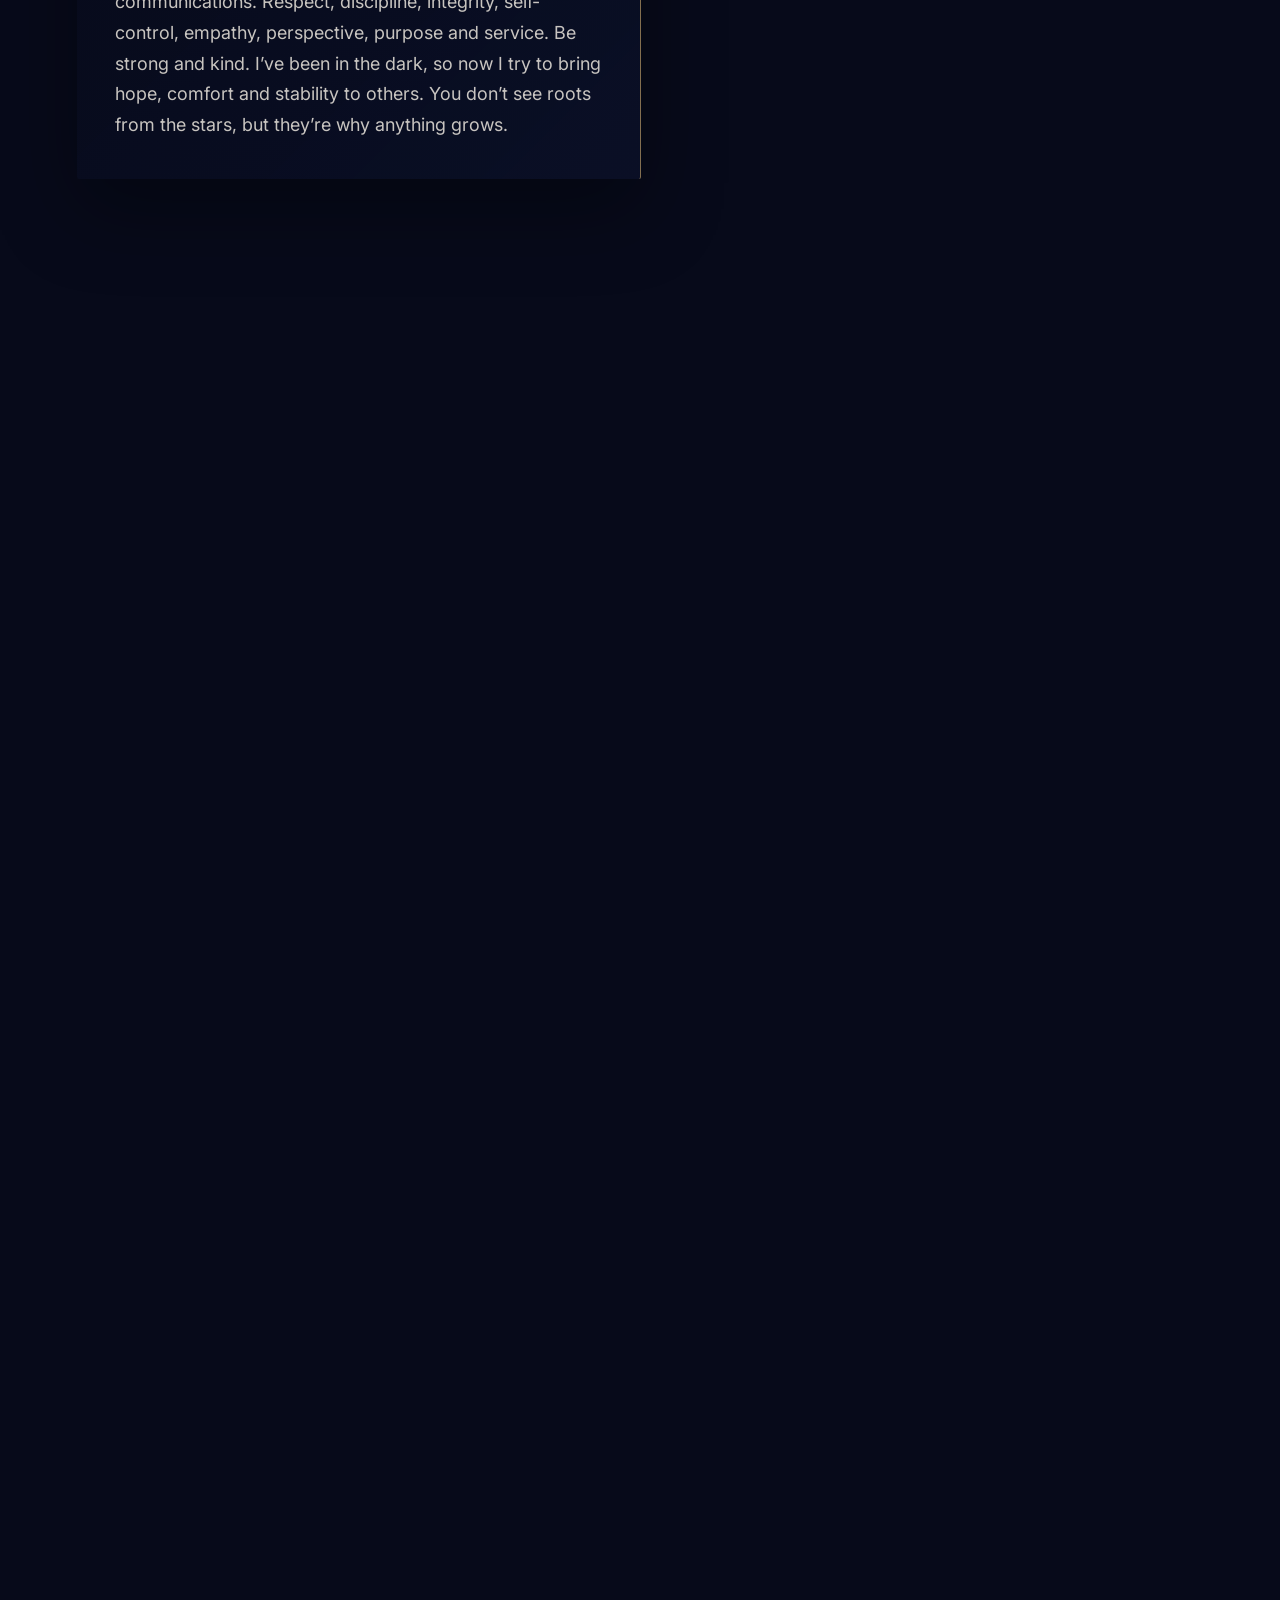
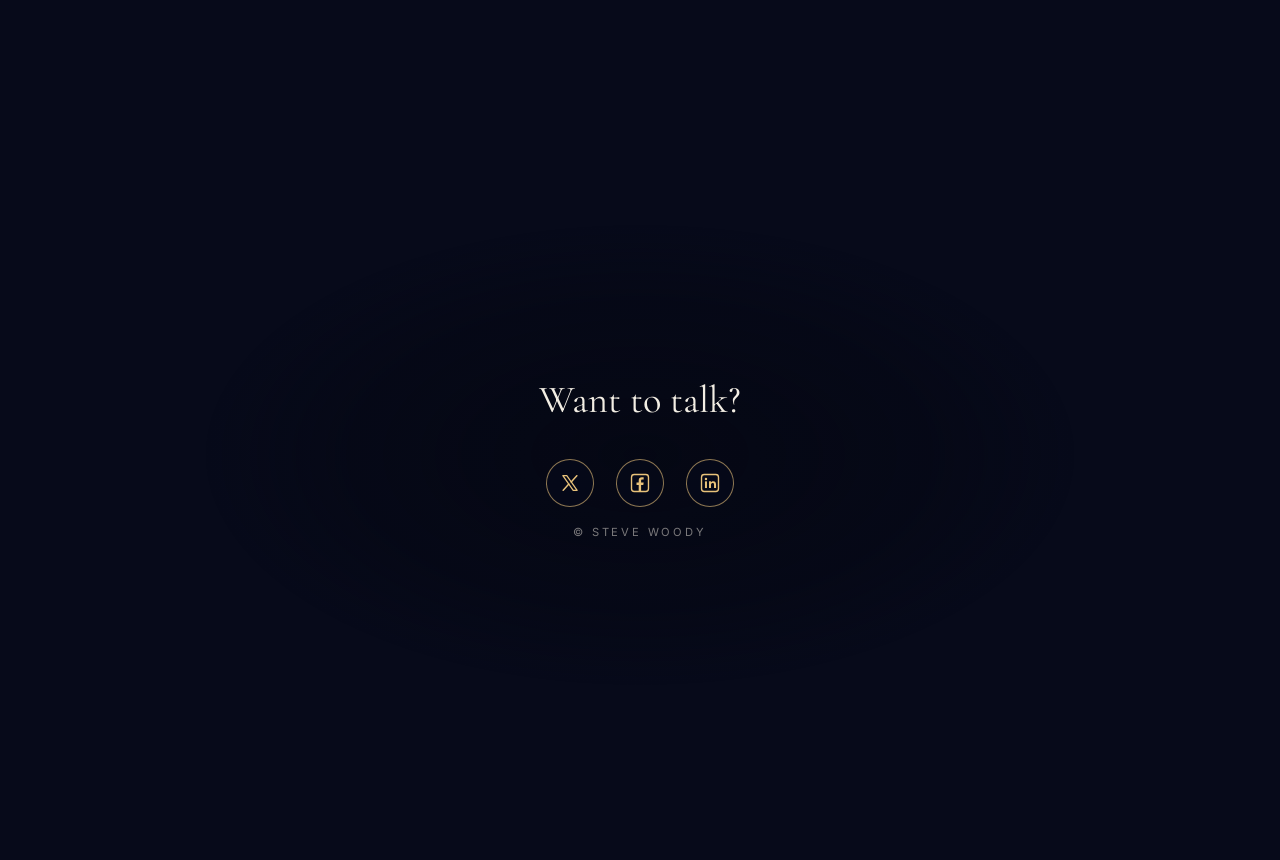
==== commit e9dfb4e5: "Footer contrast: navy fill + stronger gold border on social icons, soft dark scrim behind footer; bu" ====
--- a/index.html
+++ b/index.html
@@ -21,25 +21,25 @@
 <meta name="twitter:image:alt" content="Steve Woody: I do fun things with great people.">
 <link rel="preload" href="fonts/Montserrat.woff2" as="font" type="font/woff2" crossorigin>
 <link rel="preload" href="fonts/Inter.woff2" as="font" type="font/woff2" crossorigin>
-<link rel="stylesheet" href="styles.css?v=20261101211518">
+<link rel="stylesheet" href="styles.css?v=20261101211733">
 </head>
 <body>
 <div class="bg" aria-hidden="true">
   <div class="strip" id="strip">
-    <img src="img/journey-1920-01.webp?v=20261101211518" srcset="img/journey-1280-01.webp?v=20261101211518 1280w, img/journey-1920-01.webp?v=20261101211518 1920w" sizes="max(100vw, 140vh)" alt="" fetchpriority="high">
-    <img src="img/journey-1920-02.webp?v=20261101211518" srcset="img/journey-1280-02.webp?v=20261101211518 1280w, img/journey-1920-02.webp?v=20261101211518 1920w" sizes="max(100vw, 140vh)" alt="" decoding="async">
-    <img src="img/journey-1920-03.webp?v=20261101211518" srcset="img/journey-1280-03.webp?v=20261101211518 1280w, img/journey-1920-03.webp?v=20261101211518 1920w" sizes="max(100vw, 140vh)" alt="" decoding="async">
-    <img src="img/journey-1920-04.webp?v=20261101211518" srcset="img/journey-1280-04.webp?v=20261101211518 1280w, img/journey-1920-04.webp?v=20261101211518 1920w" sizes="max(100vw, 140vh)" alt="" decoding="async">
-    <img src="img/journey-1920-05.webp?v=20261101211518" srcset="img/journey-1280-05.webp?v=20261101211518 1280w, img/journey-1920-05.webp?v=20261101211518 1920w" sizes="max(100vw, 140vh)" alt="" decoding="async">
-    <img src="img/journey-1920-06.webp?v=20261101211518" srcset="img/journey-1280-06.webp?v=20261101211518 1280w, img/journey-1920-06.webp?v=20261101211518 1920w" sizes="max(100vw, 140vh)" alt="" decoding="async">
-    <img src="img/journey-1920-07.webp?v=20261101211518" srcset="img/journey-1280-07.webp?v=20261101211518 1280w, img/journey-1920-07.webp?v=20261101211518 1920w" sizes="max(100vw, 140vh)" alt="" decoding="async">
-    <img src="img/journey-1920-08.webp?v=20261101211518" srcset="img/journey-1280-08.webp?v=20261101211518 1280w, img/journey-1920-08.webp?v=20261101211518 1920w" sizes="max(100vw, 140vh)" alt="" decoding="async">
-    <img src="img/journey-1920-09.webp?v=20261101211518" srcset="img/journey-1280-09.webp?v=20261101211518 1280w, img/journey-1920-09.webp?v=20261101211518 1920w" sizes="max(100vw, 140vh)" alt="" decoding="async">
-    <img src="img/journey-1920-10.webp?v=20261101211518" srcset="img/journey-1280-10.webp?v=20261101211518 1280w, img/journey-1920-10.webp?v=20261101211518 1920w" sizes="max(100vw, 140vh)" alt="" decoding="async">
-    <img src="img/journey-1920-11.webp?v=20261101211518" srcset="img/journey-1280-11.webp?v=20261101211518 1280w, img/journey-1920-11.webp?v=20261101211518 1920w" sizes="max(100vw, 140vh)" alt="" decoding="async">
-    <img src="img/journey-1920-12.webp?v=20261101211518" srcset="img/journey-1280-12.webp?v=20261101211518 1280w, img/journey-1920-12.webp?v=20261101211518 1920w" sizes="max(100vw, 140vh)" alt="" decoding="async">
-    <img src="img/journey-1920-13.webp?v=20261101211518" srcset="img/journey-1280-13.webp?v=20261101211518 1280w, img/journey-1920-13.webp?v=20261101211518 1920w" sizes="max(100vw, 140vh)" alt="" decoding="async">
-    <img src="img/journey-1920-14.webp?v=20261101211518" srcset="img/journey-1280-14.webp?v=20261101211518 1280w, img/journey-1920-14.webp?v=20261101211518 1920w" sizes="max(100vw, 140vh)" alt="" decoding="async">
+    <img src="img/journey-1920-01.webp?v=20261101211733" srcset="img/journey-1280-01.webp?v=20261101211733 1280w, img/journey-1920-01.webp?v=20261101211733 1920w" sizes="max(100vw, 140vh)" alt="" fetchpriority="high">
+    <img src="img/journey-1920-02.webp?v=20261101211733" srcset="img/journey-1280-02.webp?v=20261101211733 1280w, img/journey-1920-02.webp?v=20261101211733 1920w" sizes="max(100vw, 140vh)" alt="" decoding="async">
+    <img src="img/journey-1920-03.webp?v=20261101211733" srcset="img/journey-1280-03.webp?v=20261101211733 1280w, img/journey-1920-03.webp?v=20261101211733 1920w" sizes="max(100vw, 140vh)" alt="" decoding="async">
+    <img src="img/journey-1920-04.webp?v=20261101211733" srcset="img/journey-1280-04.webp?v=20261101211733 1280w, img/journey-1920-04.webp?v=20261101211733 1920w" sizes="max(100vw, 140vh)" alt="" decoding="async">
+    <img src="img/journey-1920-05.webp?v=20261101211733" srcset="img/journey-1280-05.webp?v=20261101211733 1280w, img/journey-1920-05.webp?v=20261101211733 1920w" sizes="max(100vw, 140vh)" alt="" decoding="async">
+    <img src="img/journey-1920-06.webp?v=20261101211733" srcset="img/journey-1280-06.webp?v=20261101211733 1280w, img/journey-1920-06.webp?v=20261101211733 1920w" sizes="max(100vw, 140vh)" alt="" decoding="async">
+    <img src="img/journey-1920-07.webp?v=20261101211733" srcset="img/journey-1280-07.webp?v=20261101211733 1280w, img/journey-1920-07.webp?v=20261101211733 1920w" sizes="max(100vw, 140vh)" alt="" decoding="async">
+    <img src="img/journey-1920-08.webp?v=20261101211733" srcset="img/journey-1280-08.webp?v=20261101211733 1280w, img/journey-1920-08.webp?v=20261101211733 1920w" sizes="max(100vw, 140vh)" alt="" decoding="async">
+    <img src="img/journey-1920-09.webp?v=20261101211733" srcset="img/journey-1280-09.webp?v=20261101211733 1280w, img/journey-1920-09.webp?v=20261101211733 1920w" sizes="max(100vw, 140vh)" alt="" decoding="async">
+    <img src="img/journey-1920-10.webp?v=20261101211733" srcset="img/journey-1280-10.webp?v=20261101211733 1280w, img/journey-1920-10.webp?v=20261101211733 1920w" sizes="max(100vw, 140vh)" alt="" decoding="async">
+    <img src="img/journey-1920-11.webp?v=20261101211733" srcset="img/journey-1280-11.webp?v=20261101211733 1280w, img/journey-1920-11.webp?v=20261101211733 1920w" sizes="max(100vw, 140vh)" alt="" decoding="async">
+    <img src="img/journey-1920-12.webp?v=20261101211733" srcset="img/journey-1280-12.webp?v=20261101211733 1280w, img/journey-1920-12.webp?v=20261101211733 1920w" sizes="max(100vw, 140vh)" alt="" decoding="async">
+    <img src="img/journey-1920-13.webp?v=20261101211733" srcset="img/journey-1280-13.webp?v=20261101211733 1280w, img/journey-1920-13.webp?v=20261101211733 1920w" sizes="max(100vw, 140vh)" alt="" decoding="async">
+    <img src="img/journey-1920-14.webp?v=20261101211733" srcset="img/journey-1280-14.webp?v=20261101211733 1280w, img/journey-1920-14.webp?v=20261101211733 1920w" sizes="max(100vw, 140vh)" alt="" decoding="async">
   </div>
   <div class="vignette"></div>
 </div>
@@ -106,7 +106,7 @@
     </div>
   </footer>
 </main>
-<script src="app.js?v=20261101211518"></script>
-<script src="particles.js?v=20261101211518"></script>
+<script src="app.js?v=20261101211733"></script>
+<script src="particles.js?v=20261101211733"></script>
 </body>
 </html>
--- a/styles.css
+++ b/styles.css
@@ -55,11 +55,11 @@
 blockquote{font-family:var(--serif);font-style:italic;font-size:clamp(1.35rem,2.6vw,1.75rem);line-height:1.35;color:var(--ink);margin-bottom:1.2rem;padding-left:1rem;border-left:1px solid var(--gold-soft)}
 
 
-.contact{min-height:90svh;display:grid;place-items:center;text-align:center;padding:6rem 1.5rem}
+.contact{min-height:90svh;display:grid;place-items:center;text-align:center;padding:6rem 1.5rem;background:radial-gradient(ellipse 34rem 18rem at 50% 50%,rgba(4,6,16,.62),rgba(4,6,16,.3) 55%,transparent 80%)}
 .contact-line{font-family:var(--serif);font-size:clamp(1.6rem,3.5vw,2.4rem)}
 .social{list-style:none;display:flex;justify-content:center;gap:1.4rem;margin-top:1.6rem}
-.social a{display:grid;place-items:center;width:48px;height:48px;border-radius:50%;color:var(--gold);border:1px solid rgba(232,194,122,.35);transition:color .3s,border-color .3s,background-color .3s}
-.social a:hover,.social a:focus-visible{color:var(--ink);border-color:var(--gold);background:rgba(232,194,122,.08);outline:none}
+.social a{display:grid;place-items:center;width:48px;height:48px;border-radius:50%;color:var(--gold);border:1px solid rgba(232,194,122,.6);background-color:rgba(7,10,26,.75);transition:color .3s,border-color .3s,background-color .3s}
+.social a:hover,.social a:focus-visible{color:var(--ink);border-color:var(--gold);background-color:rgba(25,25,34,.8);outline:none}
 .social svg{width:22px;height:22px}
 .small{margin-top:1rem;font-size:.7rem;letter-spacing:.25em;text-transform:uppercase;color:var(--ink-dim);opacity:.6}
 
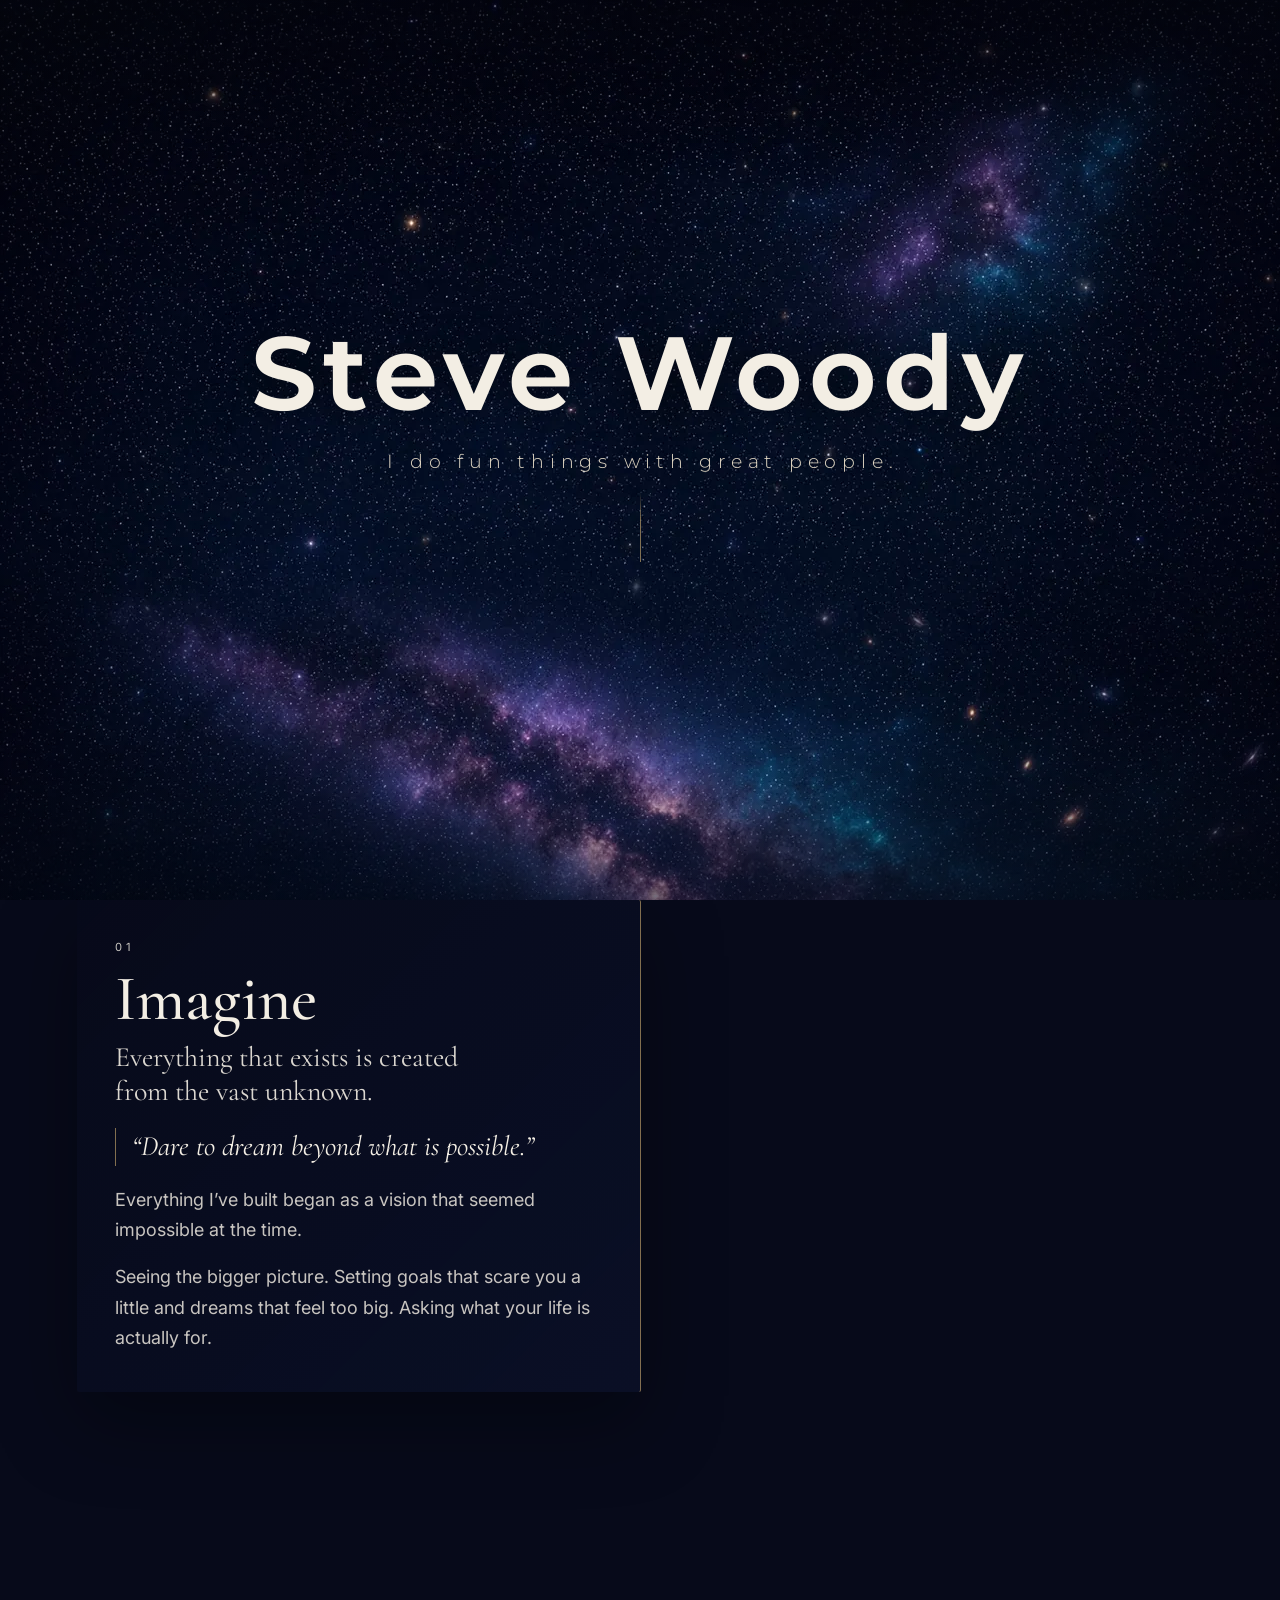
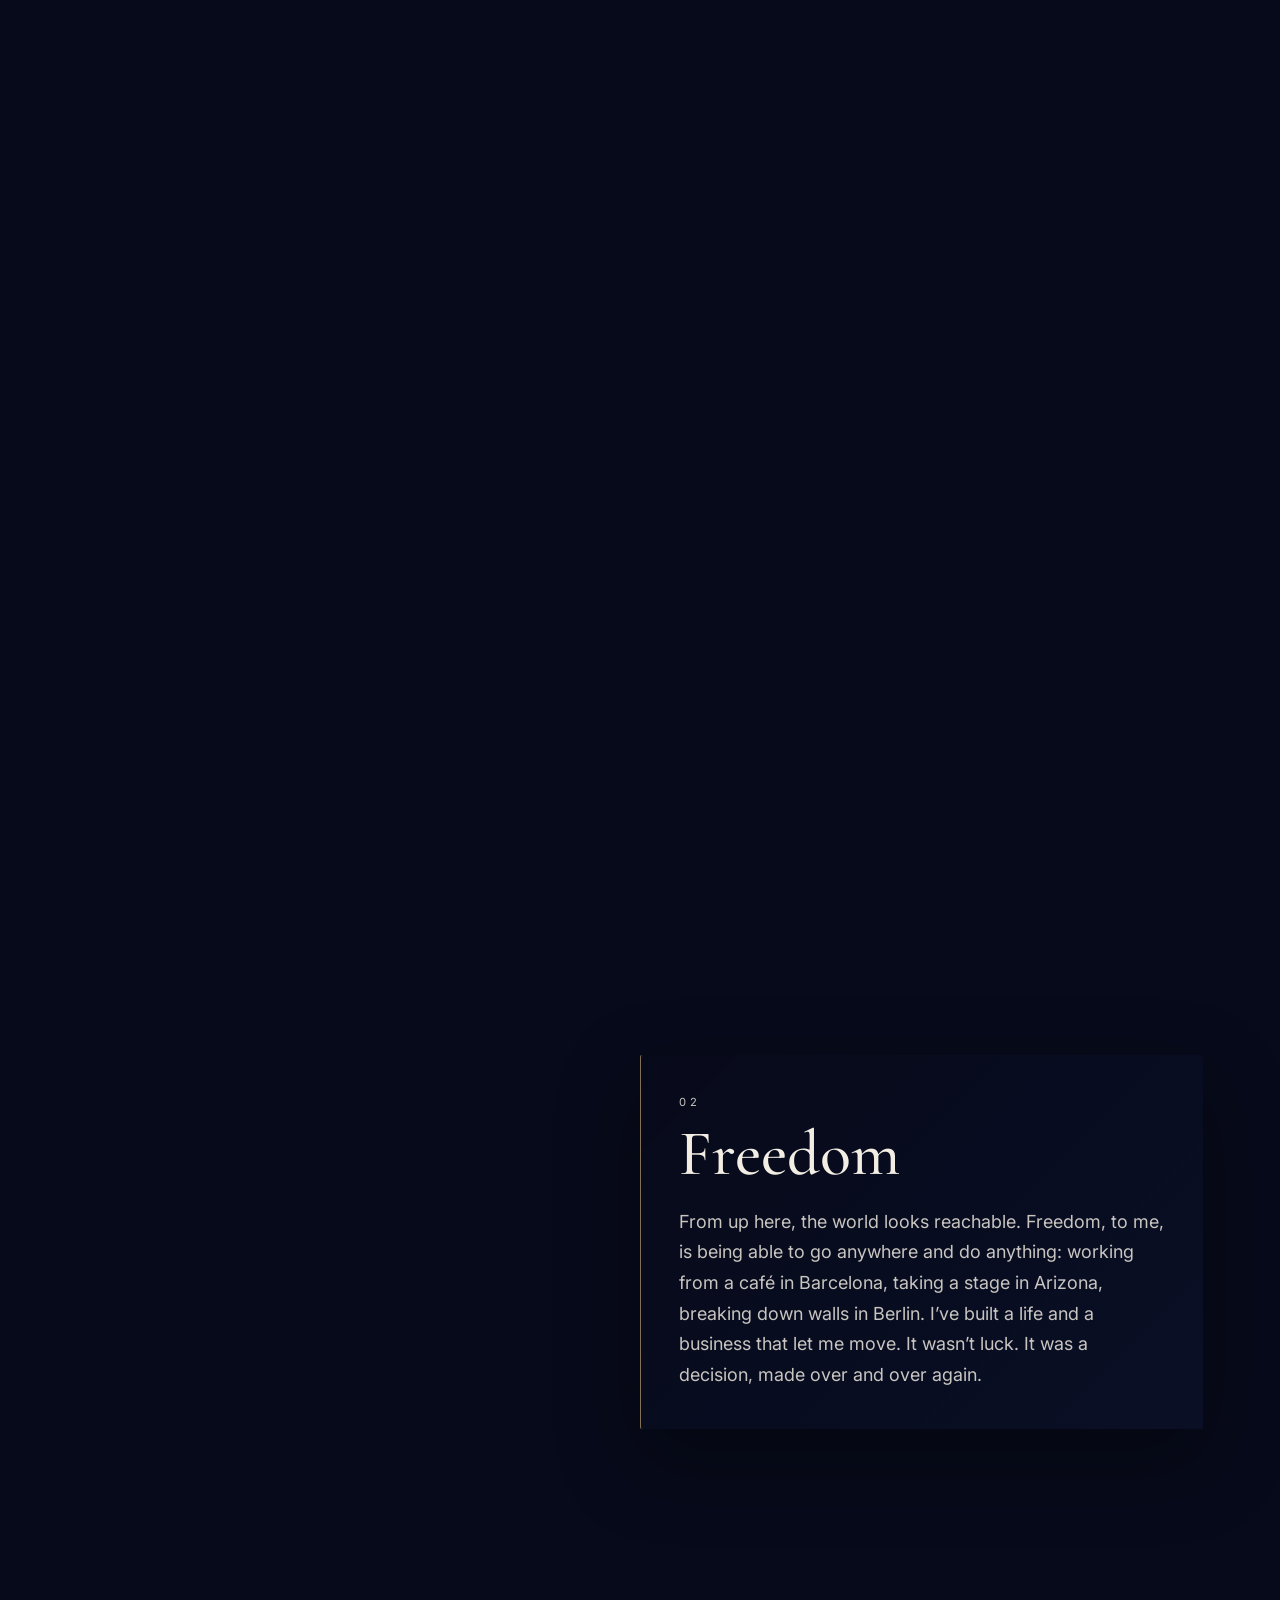
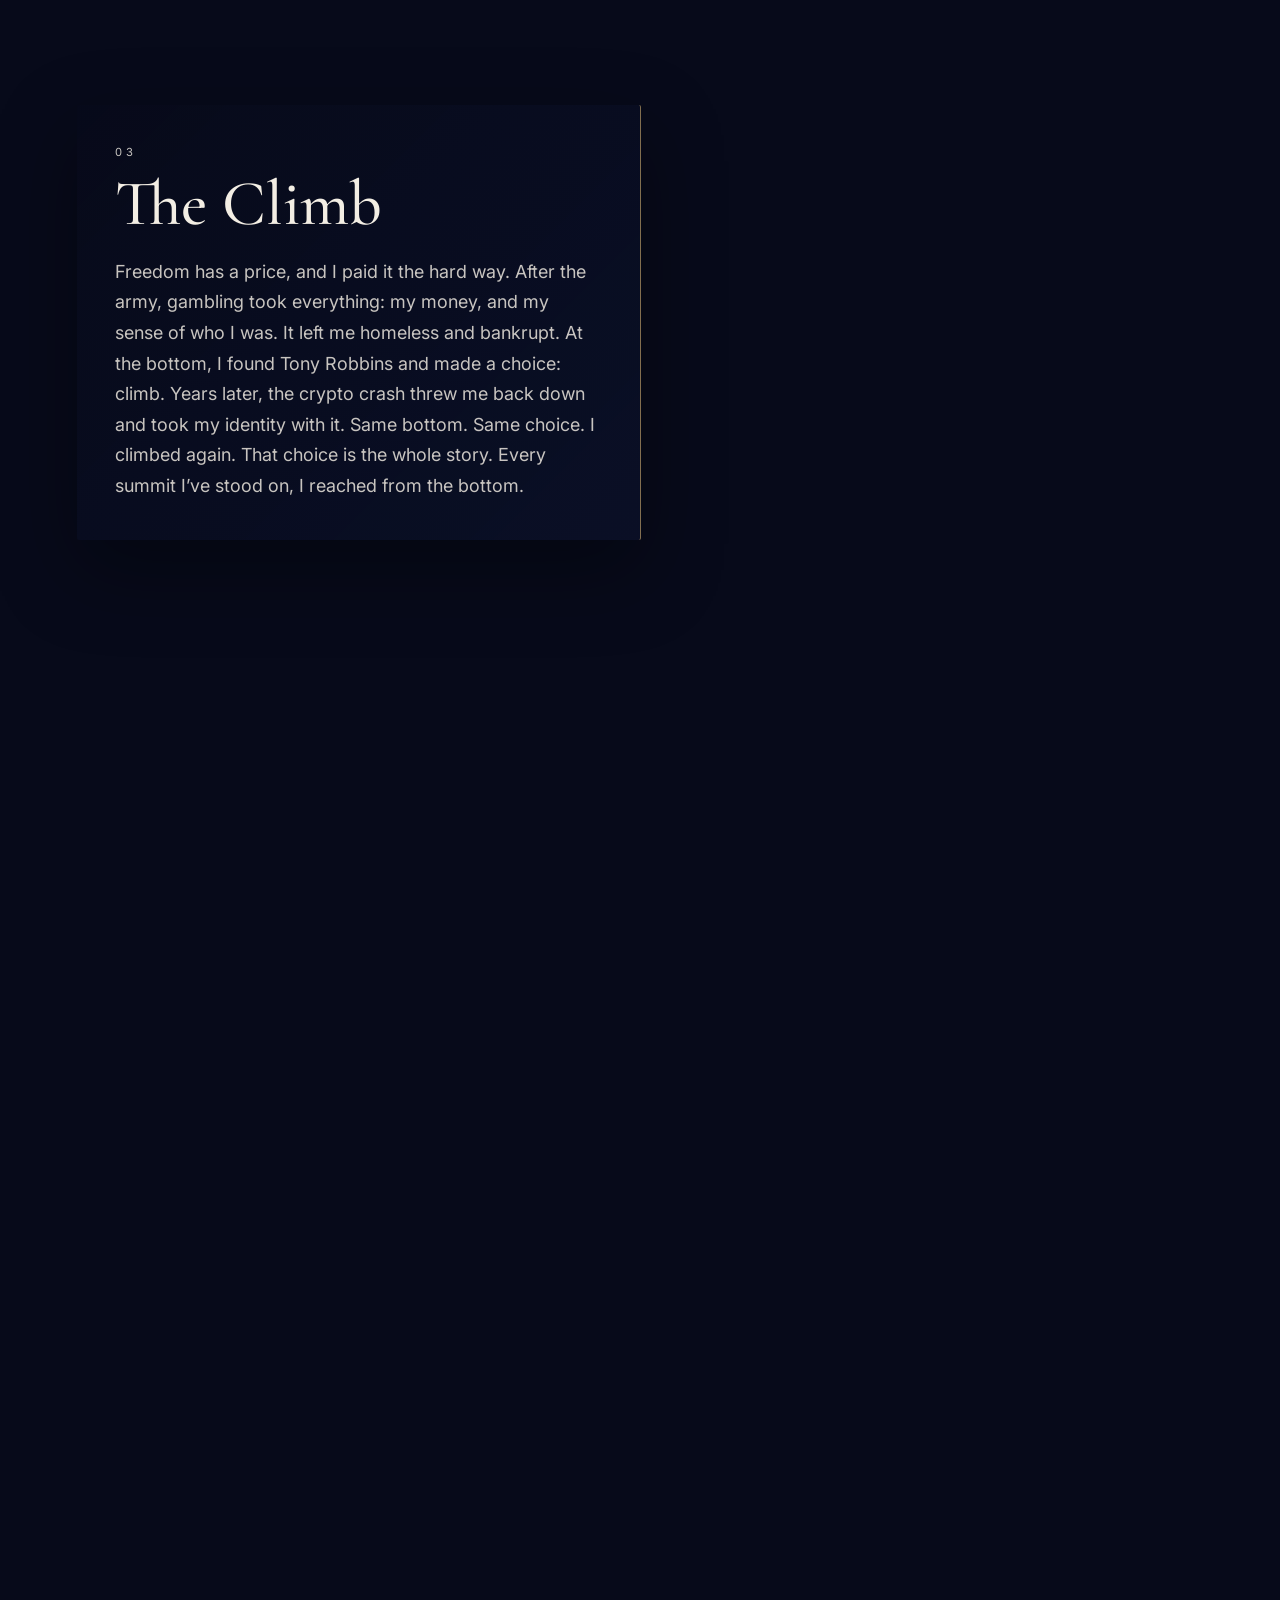
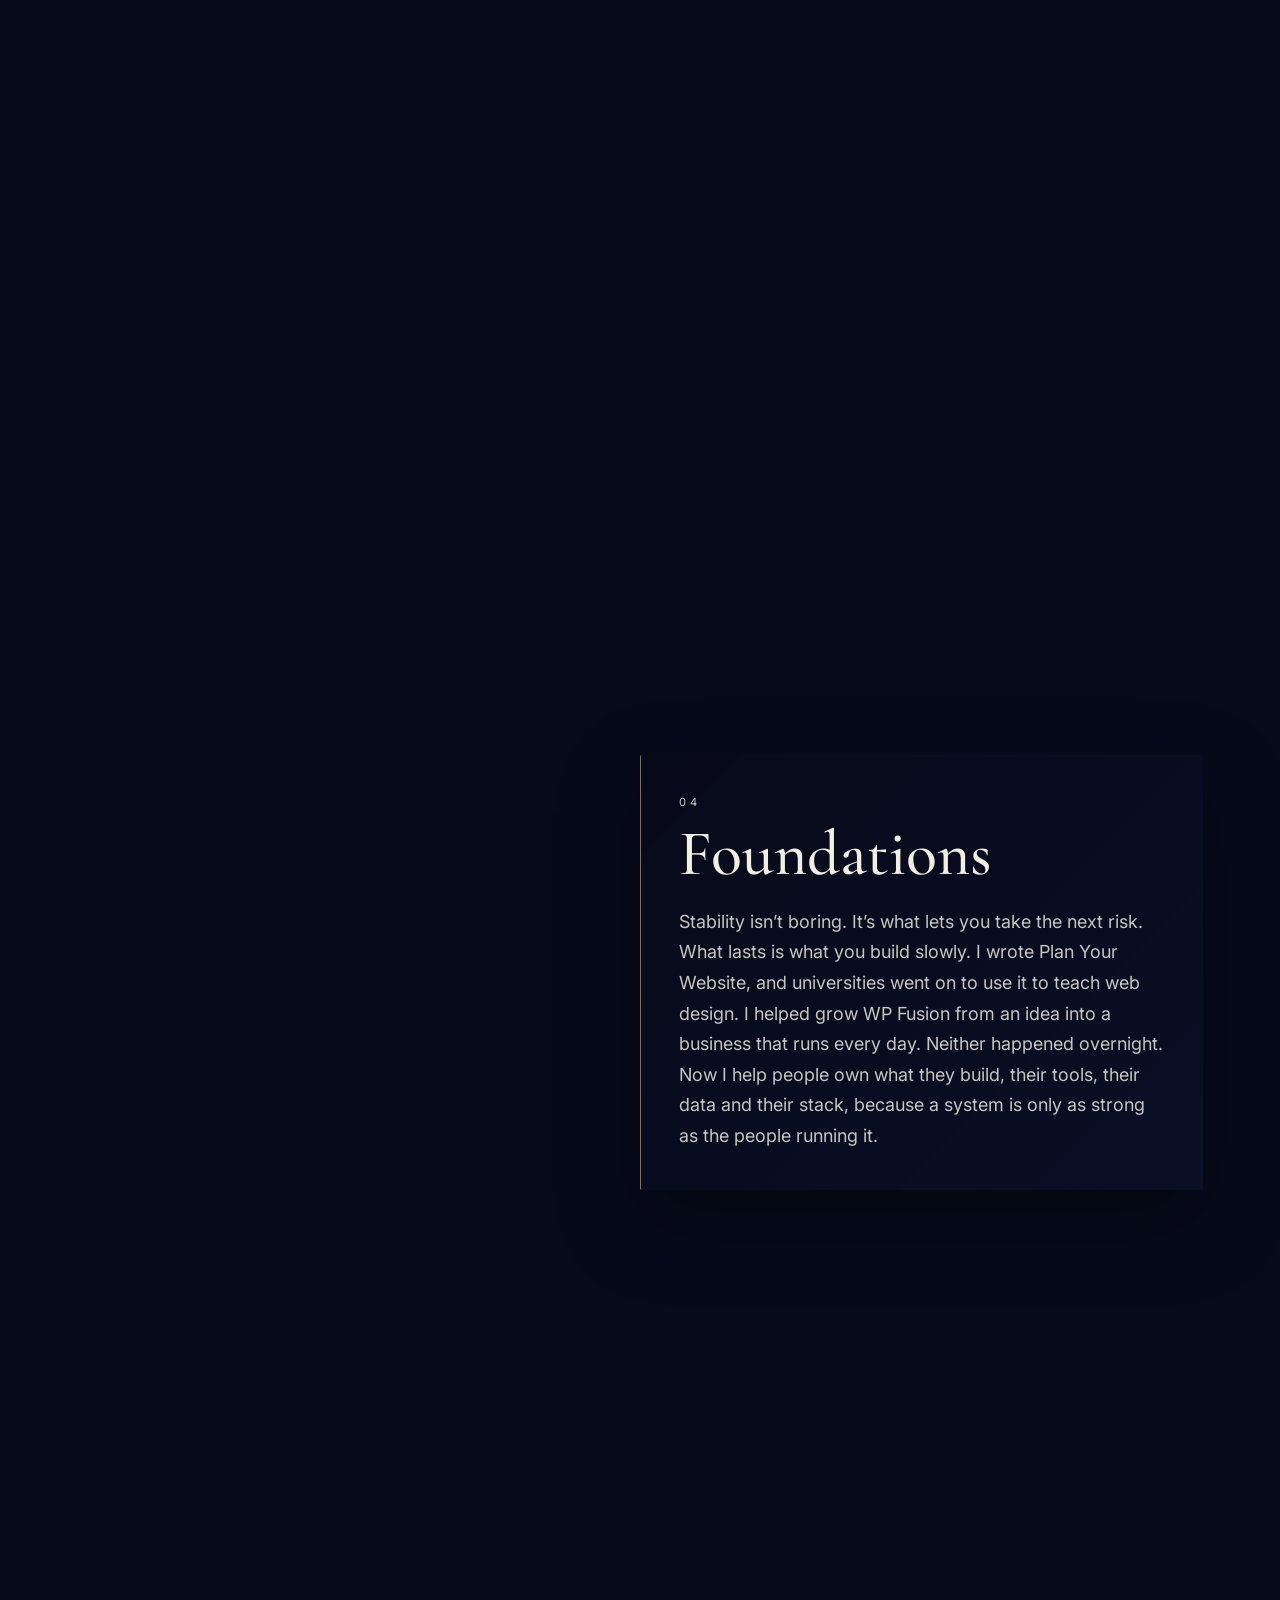
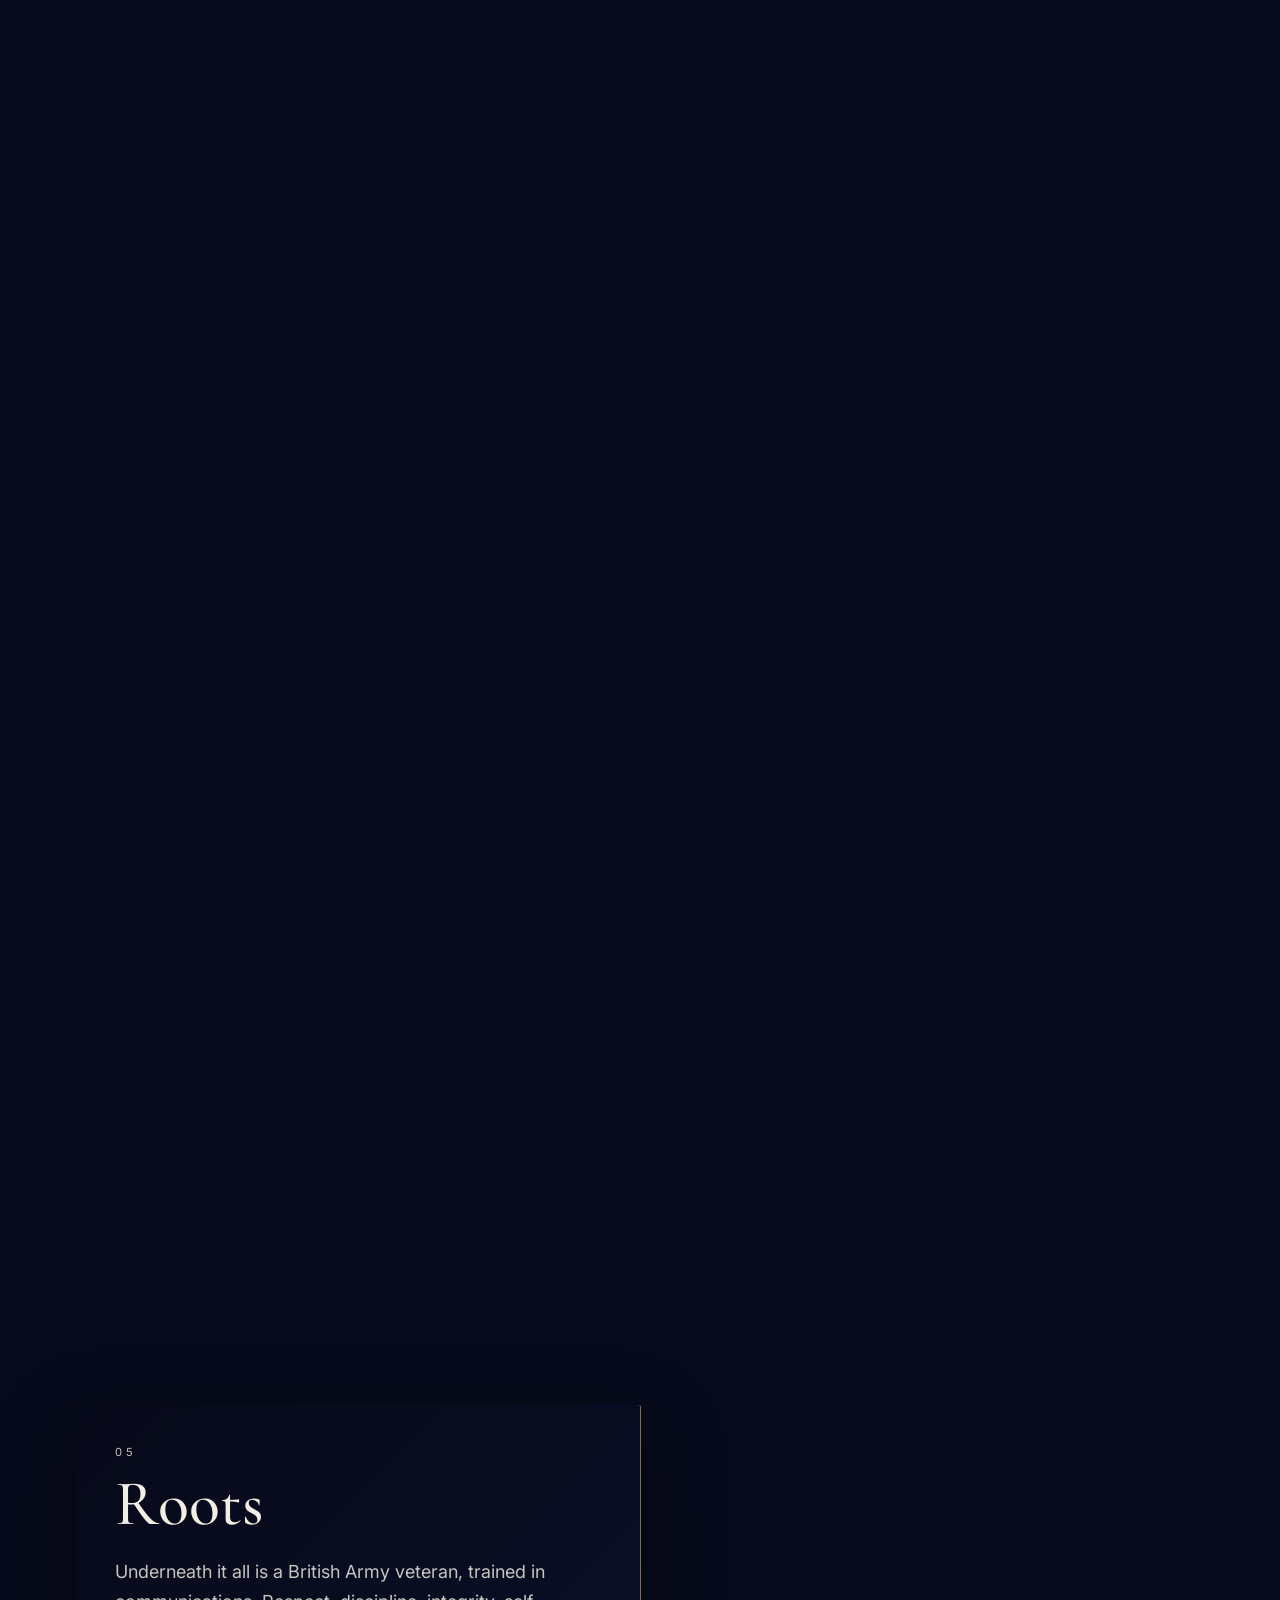
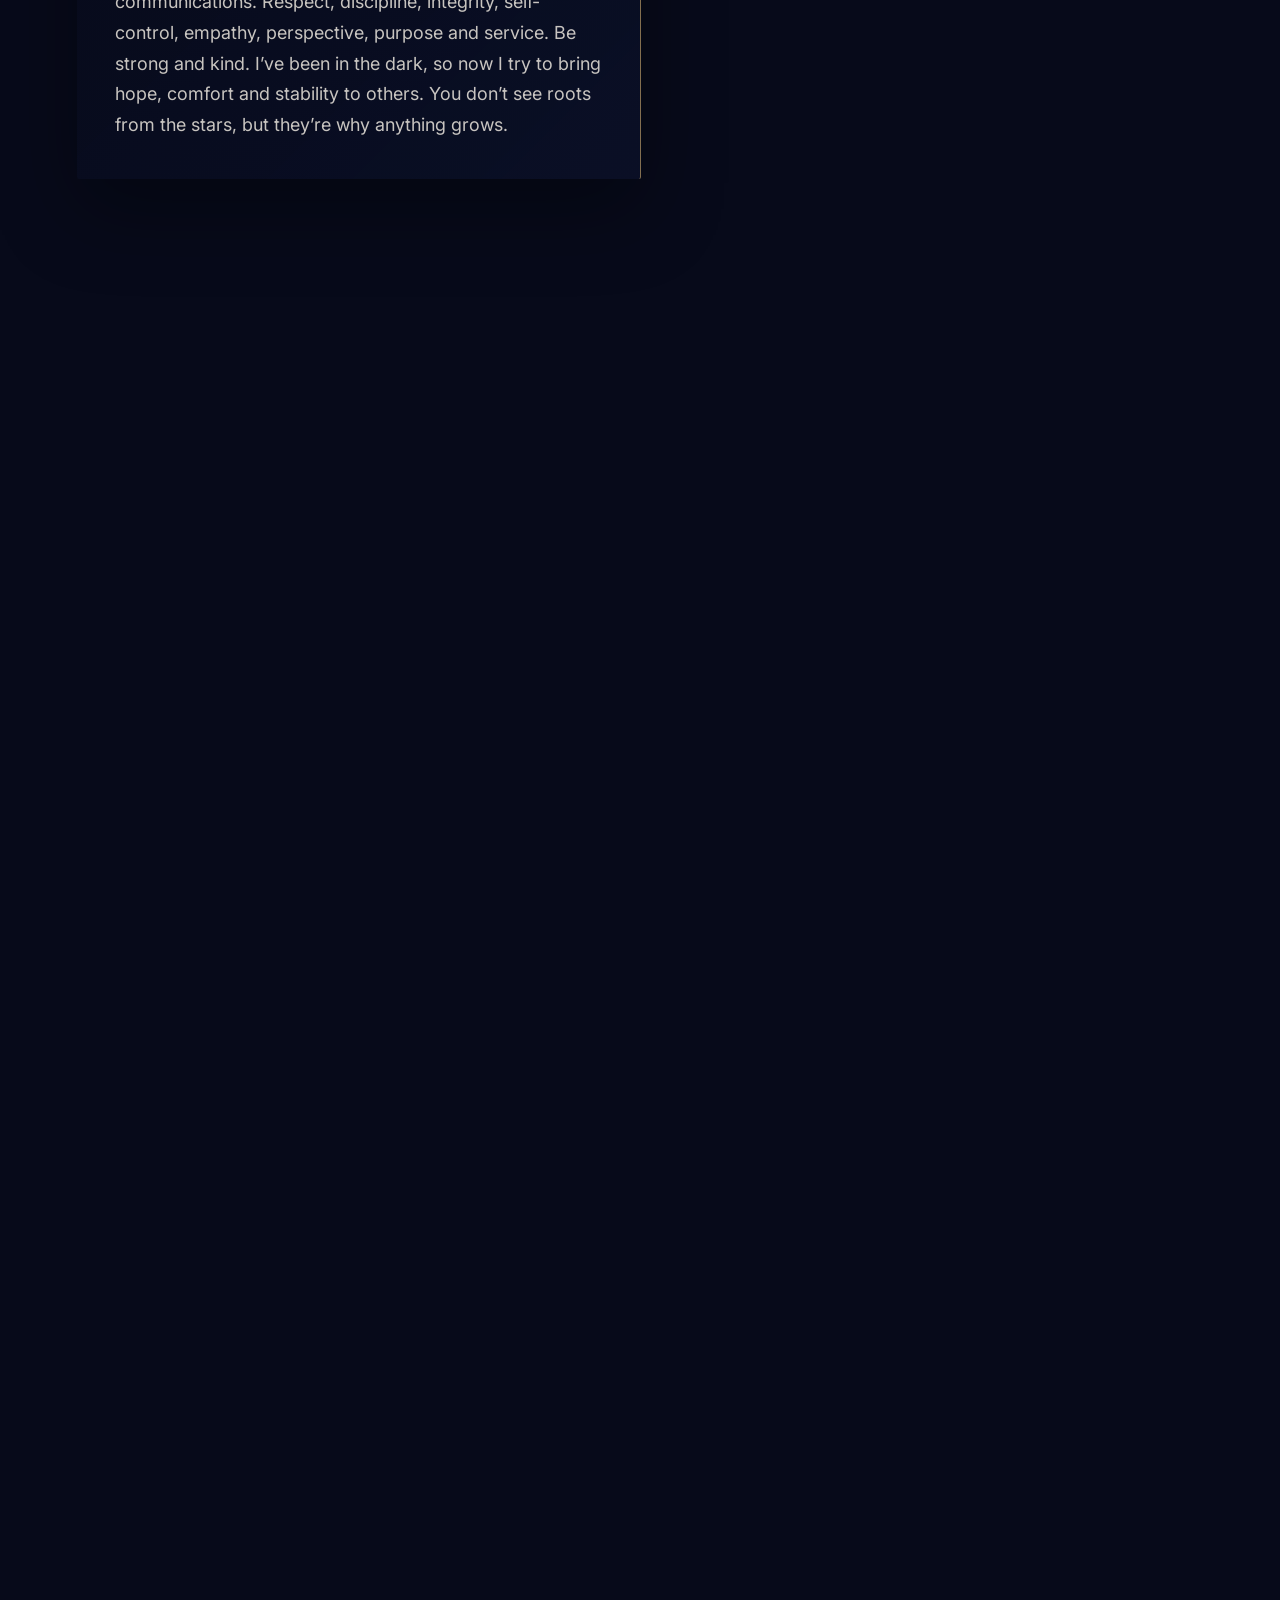
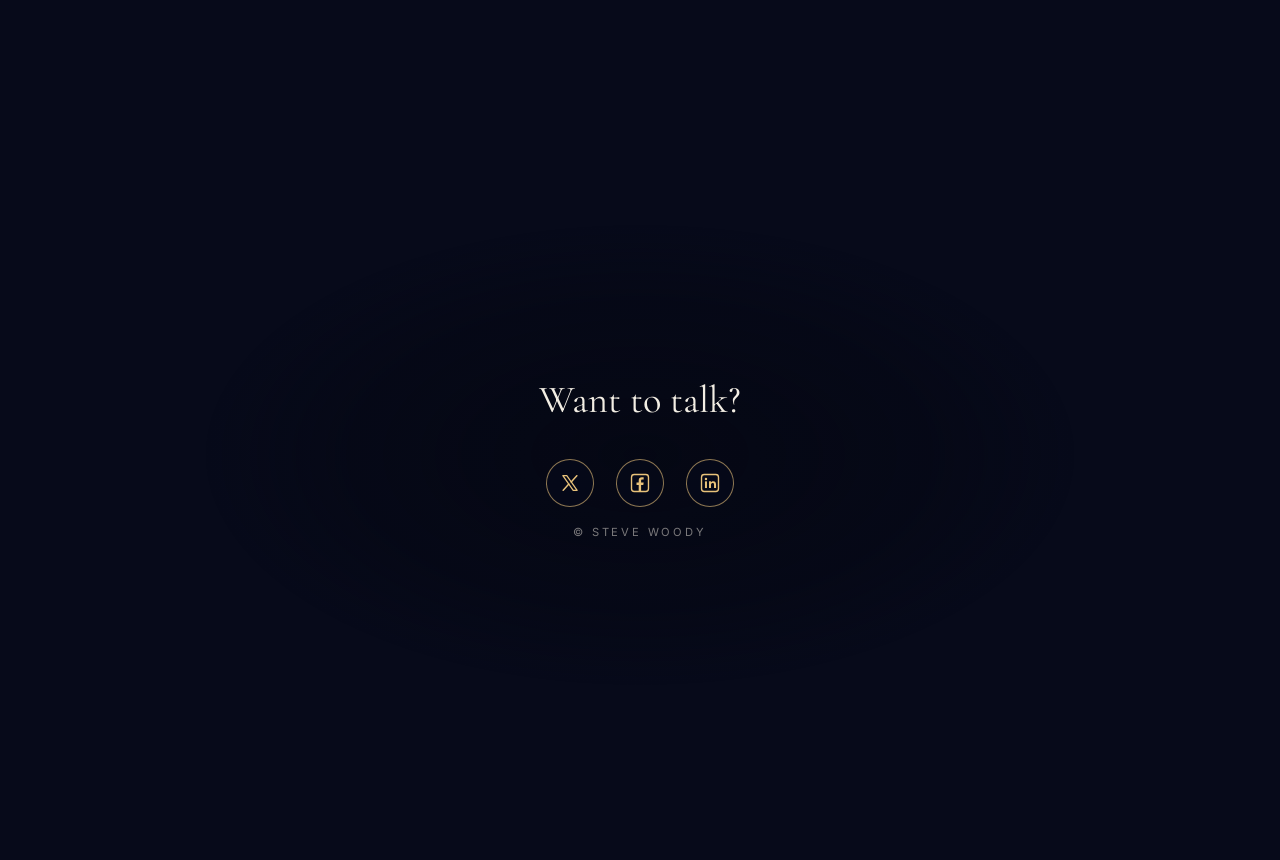
==== commit 8c56319c: "The Climb and Foundations: new body text; bump asset version" ====
--- a/index.html
+++ b/index.html
@@ -5,41 +5,44 @@
 <meta http-equiv="Cache-Control" content="no-cache">
 <meta name="viewport" content="width=device-width,initial-scale=1,viewport-fit=cover">
 <title>Steve Woody</title>
-<meta name="description" content="Steve Woody. Imagine, Freedom, The Climb, Foundations, Roots.">
+<meta name="description" content="I do fun things with great people.">
 <meta name="theme-color" content="#070a1a">
 <meta property="og:type" content="website">
 <meta property="og:url" content="https://stevewoody.co.uk/">
 <meta property="og:title" content="Steve Woody">
-<meta property="og:description" content="Steve Woody. Imagine, Freedom, The Climb, Foundations, Roots.">
-<meta property="og:image" content="https://stevewoody.co.uk/img/og-image.png">
-<meta property="og:image:type" content="image/png">
+<meta property="og:description" content="I do fun things with great people.">
+<meta property="og:image" content="https://stevewoody.co.uk/img/share-1200x630-20261101.jpg">
+<meta property="og:image:secure_url" content="https://stevewoody.co.uk/img/share-1200x630-20261101.jpg">
+<meta property="og:image:type" content="image/jpeg">
 <meta property="og:image:width" content="1200">
 <meta property="og:image:height" content="630">
 <meta property="og:image:alt" content="Steve Woody: I do fun things with great people.">
 <meta name="twitter:card" content="summary_large_image">
-<meta name="twitter:image" content="https://stevewoody.co.uk/img/og-image.png">
+<meta name="twitter:title" content="Steve Woody">
+<meta name="twitter:description" content="I do fun things with great people.">
+<meta name="twitter:image" content="https://stevewoody.co.uk/img/share-1200x630-20261101.jpg">
 <meta name="twitter:image:alt" content="Steve Woody: I do fun things with great people.">
 <link rel="preload" href="fonts/Montserrat.woff2" as="font" type="font/woff2" crossorigin>
 <link rel="preload" href="fonts/Inter.woff2" as="font" type="font/woff2" crossorigin>
-<link rel="stylesheet" href="styles.css?v=20261101211733">
+<link rel="stylesheet" href="styles.css?v=20261101212652">
 </head>
 <body>
 <div class="bg" aria-hidden="true">
   <div class="strip" id="strip">
-    <img src="img/journey-1920-01.webp?v=20261101211733" srcset="img/journey-1280-01.webp?v=20261101211733 1280w, img/journey-1920-01.webp?v=20261101211733 1920w" sizes="max(100vw, 140vh)" alt="" fetchpriority="high">
-    <img src="img/journey-1920-02.webp?v=20261101211733" srcset="img/journey-1280-02.webp?v=20261101211733 1280w, img/journey-1920-02.webp?v=20261101211733 1920w" sizes="max(100vw, 140vh)" alt="" decoding="async">
-    <img src="img/journey-1920-03.webp?v=20261101211733" srcset="img/journey-1280-03.webp?v=20261101211733 1280w, img/journey-1920-03.webp?v=20261101211733 1920w" sizes="max(100vw, 140vh)" alt="" decoding="async">
-    <img src="img/journey-1920-04.webp?v=20261101211733" srcset="img/journey-1280-04.webp?v=20261101211733 1280w, img/journey-1920-04.webp?v=20261101211733 1920w" sizes="max(100vw, 140vh)" alt="" decoding="async">
-    <img src="img/journey-1920-05.webp?v=20261101211733" srcset="img/journey-1280-05.webp?v=20261101211733 1280w, img/journey-1920-05.webp?v=20261101211733 1920w" sizes="max(100vw, 140vh)" alt="" decoding="async">
-    <img src="img/journey-1920-06.webp?v=20261101211733" srcset="img/journey-1280-06.webp?v=20261101211733 1280w, img/journey-1920-06.webp?v=20261101211733 1920w" sizes="max(100vw, 140vh)" alt="" decoding="async">
-    <img src="img/journey-1920-07.webp?v=20261101211733" srcset="img/journey-1280-07.webp?v=20261101211733 1280w, img/journey-1920-07.webp?v=20261101211733 1920w" sizes="max(100vw, 140vh)" alt="" decoding="async">
-    <img src="img/journey-1920-08.webp?v=20261101211733" srcset="img/journey-1280-08.webp?v=20261101211733 1280w, img/journey-1920-08.webp?v=20261101211733 1920w" sizes="max(100vw, 140vh)" alt="" decoding="async">
-    <img src="img/journey-1920-09.webp?v=20261101211733" srcset="img/journey-1280-09.webp?v=20261101211733 1280w, img/journey-1920-09.webp?v=20261101211733 1920w" sizes="max(100vw, 140vh)" alt="" decoding="async">
-    <img src="img/journey-1920-10.webp?v=20261101211733" srcset="img/journey-1280-10.webp?v=20261101211733 1280w, img/journey-1920-10.webp?v=20261101211733 1920w" sizes="max(100vw, 140vh)" alt="" decoding="async">
-    <img src="img/journey-1920-11.webp?v=20261101211733" srcset="img/journey-1280-11.webp?v=20261101211733 1280w, img/journey-1920-11.webp?v=20261101211733 1920w" sizes="max(100vw, 140vh)" alt="" decoding="async">
-    <img src="img/journey-1920-12.webp?v=20261101211733" srcset="img/journey-1280-12.webp?v=20261101211733 1280w, img/journey-1920-12.webp?v=20261101211733 1920w" sizes="max(100vw, 140vh)" alt="" decoding="async">
-    <img src="img/journey-1920-13.webp?v=20261101211733" srcset="img/journey-1280-13.webp?v=20261101211733 1280w, img/journey-1920-13.webp?v=20261101211733 1920w" sizes="max(100vw, 140vh)" alt="" decoding="async">
-    <img src="img/journey-1920-14.webp?v=20261101211733" srcset="img/journey-1280-14.webp?v=20261101211733 1280w, img/journey-1920-14.webp?v=20261101211733 1920w" sizes="max(100vw, 140vh)" alt="" decoding="async">
+    <img src="img/journey-1920-01.webp?v=20261101212652" srcset="img/journey-1280-01.webp?v=20261101212652 1280w, img/journey-1920-01.webp?v=20261101212652 1920w" sizes="max(100vw, 140vh)" alt="" fetchpriority="high">
+    <img src="img/journey-1920-02.webp?v=20261101212652" srcset="img/journey-1280-02.webp?v=20261101212652 1280w, img/journey-1920-02.webp?v=20261101212652 1920w" sizes="max(100vw, 140vh)" alt="" decoding="async">
+    <img src="img/journey-1920-03.webp?v=20261101212652" srcset="img/journey-1280-03.webp?v=20261101212652 1280w, img/journey-1920-03.webp?v=20261101212652 1920w" sizes="max(100vw, 140vh)" alt="" decoding="async">
+    <img src="img/journey-1920-04.webp?v=20261101212652" srcset="img/journey-1280-04.webp?v=20261101212652 1280w, img/journey-1920-04.webp?v=20261101212652 1920w" sizes="max(100vw, 140vh)" alt="" decoding="async">
+    <img src="img/journey-1920-05.webp?v=20261101212652" srcset="img/journey-1280-05.webp?v=20261101212652 1280w, img/journey-1920-05.webp?v=20261101212652 1920w" sizes="max(100vw, 140vh)" alt="" decoding="async">
+    <img src="img/journey-1920-06.webp?v=20261101212652" srcset="img/journey-1280-06.webp?v=20261101212652 1280w, img/journey-1920-06.webp?v=20261101212652 1920w" sizes="max(100vw, 140vh)" alt="" decoding="async">
+    <img src="img/journey-1920-07.webp?v=20261101212652" srcset="img/journey-1280-07.webp?v=20261101212652 1280w, img/journey-1920-07.webp?v=20261101212652 1920w" sizes="max(100vw, 140vh)" alt="" decoding="async">
+    <img src="img/journey-1920-08.webp?v=20261101212652" srcset="img/journey-1280-08.webp?v=20261101212652 1280w, img/journey-1920-08.webp?v=20261101212652 1920w" sizes="max(100vw, 140vh)" alt="" decoding="async">
+    <img src="img/journey-1920-09.webp?v=20261101212652" srcset="img/journey-1280-09.webp?v=20261101212652 1280w, img/journey-1920-09.webp?v=20261101212652 1920w" sizes="max(100vw, 140vh)" alt="" decoding="async">
+    <img src="img/journey-1920-10.webp?v=20261101212652" srcset="img/journey-1280-10.webp?v=20261101212652 1280w, img/journey-1920-10.webp?v=20261101212652 1920w" sizes="max(100vw, 140vh)" alt="" decoding="async">
+    <img src="img/journey-1920-11.webp?v=20261101212652" srcset="img/journey-1280-11.webp?v=20261101212652 1280w, img/journey-1920-11.webp?v=20261101212652 1920w" sizes="max(100vw, 140vh)" alt="" decoding="async">
+    <img src="img/journey-1920-12.webp?v=20261101212652" srcset="img/journey-1280-12.webp?v=20261101212652 1280w, img/journey-1920-12.webp?v=20261101212652 1920w" sizes="max(100vw, 140vh)" alt="" decoding="async">
+    <img src="img/journey-1920-13.webp?v=20261101212652" srcset="img/journey-1280-13.webp?v=20261101212652 1280w, img/journey-1920-13.webp?v=20261101212652 1920w" sizes="max(100vw, 140vh)" alt="" decoding="async">
+    <img src="img/journey-1920-14.webp?v=20261101212652" srcset="img/journey-1280-14.webp?v=20261101212652 1280w, img/journey-1920-14.webp?v=20261101212652 1920w" sizes="max(100vw, 140vh)" alt="" decoding="async">
   </div>
   <div class="vignette"></div>
 </div>
@@ -74,7 +77,7 @@
     <div class="panel reveal">
       <p class="kicker">03</p>
       <h2>The Climb</h2>
-      <p>Freedom has a price, and I paid it the hard way. After the army, gambling took everything: my home, my money, my sense of who I was. It left me bankrupt. Then I found Tony Robbins, and I started to climb. Years later, the crypto crash knocked me down again and took my identity with it. So I climbed back. Every summit I’ve stood on, I reached from the bottom.</p>
+      <p>Freedom has a price, and I paid it the hard way. After the army, gambling took everything: my money, and my sense of who I was. It left me homeless and bankrupt. At the bottom, I found Tony Robbins and made a choice: climb. Years later, the crypto crash threw me back down and took my identity with it. Same bottom. Same choice. I climbed again. That choice is the whole story. Every summit I’ve stood on, I reached from the bottom.</p>
     </div>
   </section>
 
@@ -82,7 +85,7 @@
     <div class="panel reveal">
       <p class="kicker">04</p>
       <h2>Foundations</h2>
-      <p>What lasts is what you build slowly. I wrote Plan Your Website, which universities went on to use to teach web design. I helped grow WP Fusion from an idea into a business that runs every day. Now I help people own what they build, their tools, their data and their stack, because a system is only as strong as the people running it. Stability isn’t boring. It’s what lets you take the next risk.</p>
+      <p>Stability isn’t boring. It’s what lets you take the next risk. What lasts is what you build slowly. I wrote Plan Your Website, and universities went on to use it to teach web design. I helped grow WP Fusion from an idea into a business that runs every day. Neither happened overnight. Now I help people own what they build, their tools, their data and their stack, because a system is only as strong as the people running it.</p>
     </div>
   </section>
 
@@ -106,7 +109,7 @@
     </div>
   </footer>
 </main>
-<script src="app.js?v=20261101211733"></script>
-<script src="particles.js?v=20261101211733"></script>
+<script src="app.js?v=20261101212652"></script>
+<script src="particles.js?v=20261101212652"></script>
 </body>
 </html>
